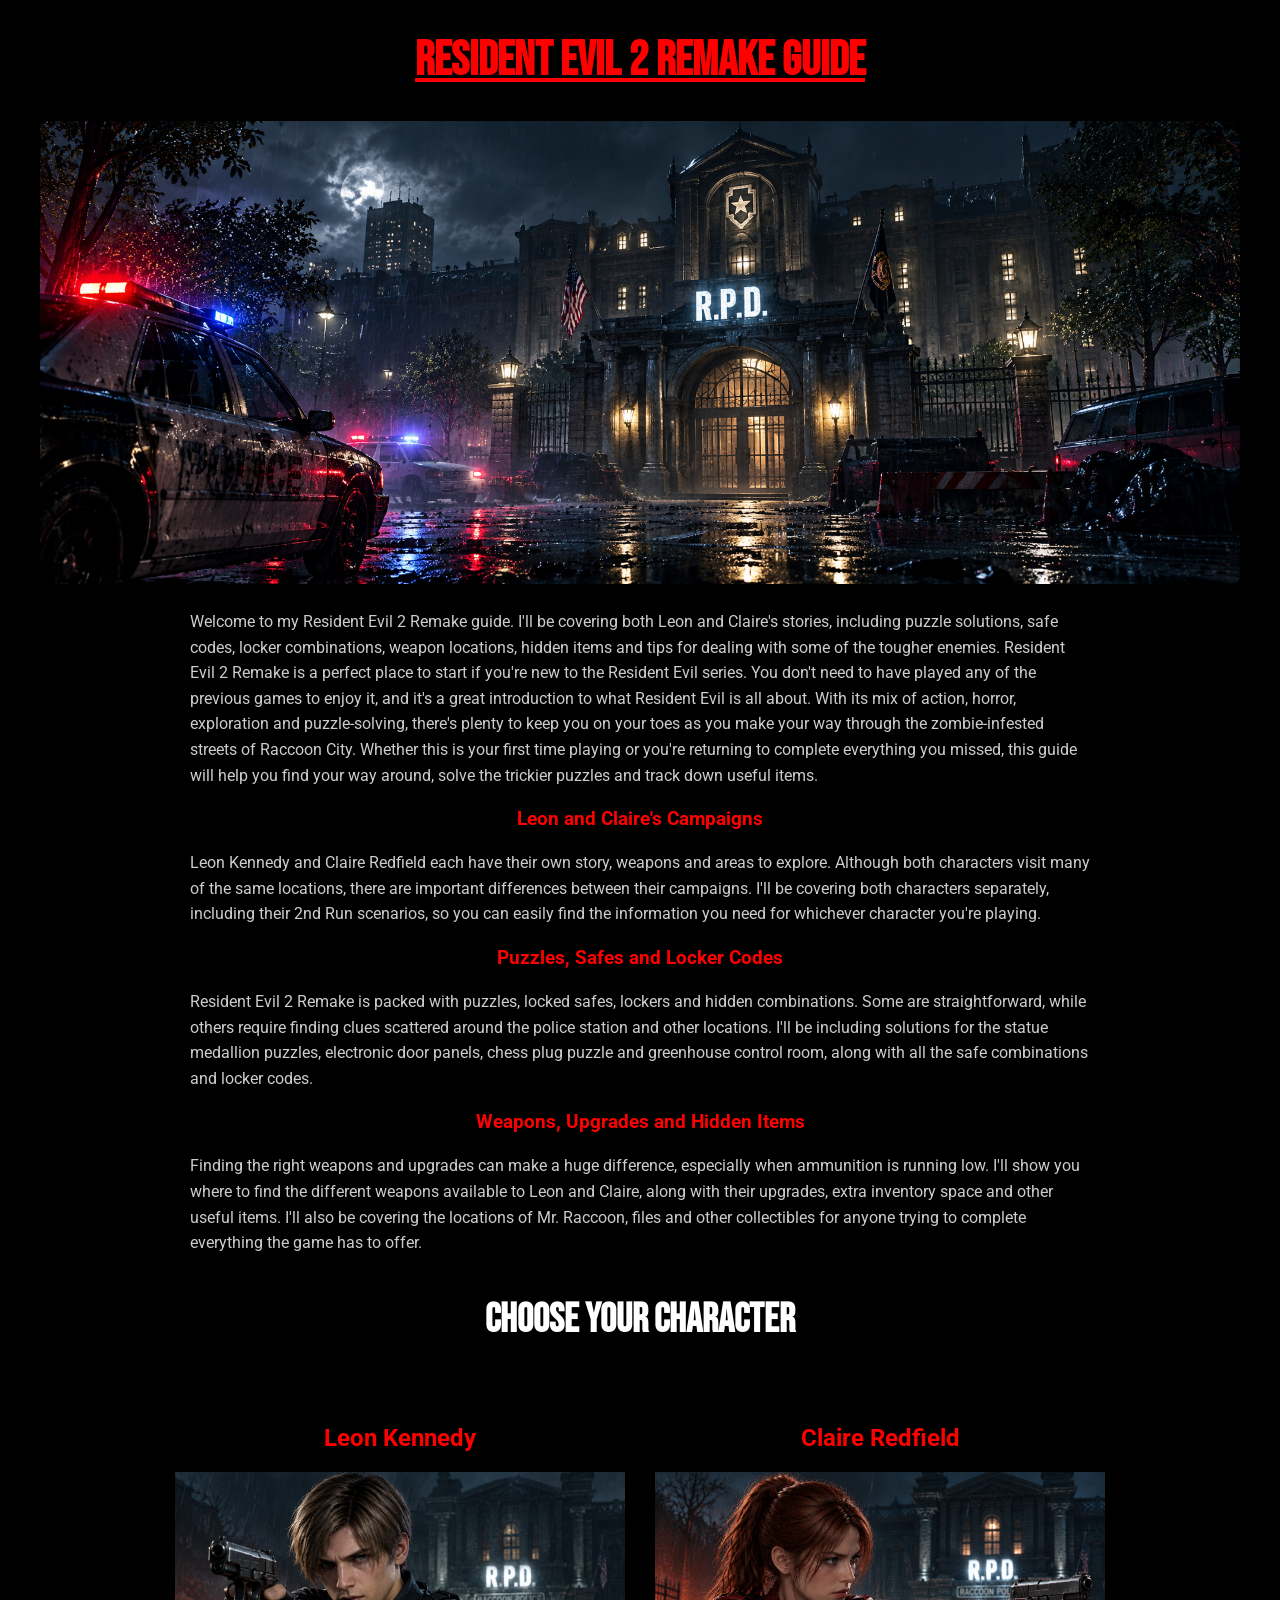
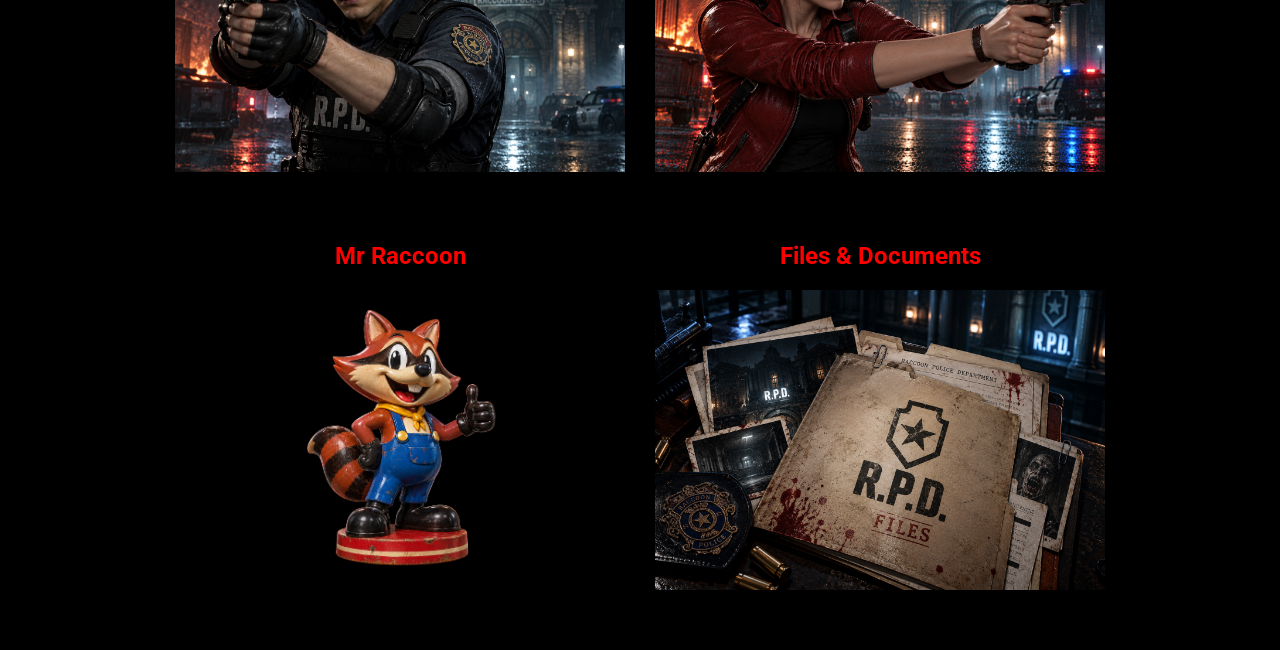
==== index.html @ 3bcf7cee "Initial Resident Evil 2 website" ====
<!doctype html>
<html lang="en">
  <head>
    <meta charset="UTF-8" />
    <meta name="viewport" content="width=device-width, initial-scale=1.0" />
    <title>re2</title>
    <link rel="stylesheet" href="style.css" />
  </head>
  <body>
    <h1><u>Resident evil 2 remake guide</u></h1>
    <img
      src="images/rpd-banner.png"
      alt="Raccoon City Police Department at night"
      class="home-banner"
    />
    <p>
      Welcome to my Resident Evil 2 Remake guide. I'll be covering both Leon and
      Claire's stories, including puzzle solutions, safe codes, locker
      combinations, weapon locations, hidden items and tips for dealing with
      some of the tougher enemies. Resident Evil 2 Remake is a perfect place to
      start if you're new to the Resident Evil series. You don't need to have
      played any of the previous games to enjoy it, and it's a great
      introduction to what Resident Evil is all about. With its mix of action,
      horror, exploration and puzzle-solving, there's plenty to keep you on your
      toes as you make your way through the zombie-infested streets of Raccoon
      City. Whether this is your first time playing or you're returning to
      complete everything you missed, this guide will help you find your way
      around, solve the trickier puzzles and track down useful items.
    </p>
    <h3>Leon and Claire's Campaigns</h3>
    <p>
      Leon Kennedy and Claire Redfield each have their own story, weapons and
      areas to explore. Although both characters visit many of the same
      locations, there are important differences between their campaigns. I'll
      be covering both characters separately, including their 2nd Run scenarios,
      so you can easily find the information you need for whichever character
      you're playing.
    </p>
    <h3>Puzzles, Safes and Locker Codes</h3>
    <p>
      Resident Evil 2 Remake is packed with puzzles, locked safes, lockers and
      hidden combinations. Some are straightforward, while others require
      finding clues scattered around the police station and other locations.
      I'll be including solutions for the statue medallion puzzles, electronic
      door panels, chess plug puzzle and greenhouse control room, along with all
      the safe combinations and locker codes.
    </p>
    <h3>Weapons, Upgrades and Hidden Items</h3>
    <p>
      Finding the right weapons and upgrades can make a huge difference,
      especially when ammunition is running low. I'll show you where to find the
      different weapons available to Leon and Claire, along with their upgrades,
      extra inventory space and other useful items. I'll also be covering the
      locations of Mr. Raccoon, files and other collectibles for anyone trying
      to complete everything the game has to offer.
    </p>
    <h3 class="character-select">Choose your character</h3>

    <div class="characters">
      <div class="character">
        <h2><a href="leon.html">Leon Kennedy</a></h2>
        <a href="leon.html">
          <img src="images/leon.png" alt="Leon Kennedy" />
        </a>
      </div>

      <div class="character">
        <h2><a href="claire.html">Claire Redfield</a></h2>
        <a href="claire.html">
          <img src="images/claire.png" alt="Claire Redfield" />
        </a>
      </div>
      <div class="character">
        <h2><a href="mr-raccoon.html">Mr Raccoon</a></h2>
        <a href="mr-raccoon.html">
          <img
            src="images/mr-raccoon.png"
            alt="Mr Raccoon"
            class="raccoon-image"
          />
        </a>
      </div>
      <div class="character">
        <h2><a href="files.html">Files & Documents</a></h2>
        <a href="files.html">
          <img src="images/files.png" alt="Files and Documents" />
        </a>
      </div>
    </div>
  </body>
</html>
---- style.css ----
/* ==========================================
   RESIDENT EVIL 2 REMAKE - STYLESHEET
========================================== */

/* ==========================================
   1. GOOGLE FONTS
========================================== */

@import url("https://fonts.googleapis.com/css2?family=Bebas+Neue&family=Roboto:wght@400;700&display=swap");

/* ==========================================
   2. GENERAL PAGE STYLING
========================================== */

* {
  box-sizing: border-box;
}

body {
  margin: 0;
  background-color: #000;
  color: #fff;
  font-family: "Roboto", sans-serif;
}

/* Main heading */

h1 {
  color: red;
  text-align: center;
  font-family: "Bebas Neue", sans-serif;
  font-size: 48px;
}

/* Other headings */

h2 {
  margin-top: 40px;
  margin-bottom: 20px;
}

h3 {
  color: red;
  text-align: center;
}

/* Paragraphs */

p {
  max-width: 900px;
  margin: 20px auto;
  line-height: 1.6;
  color: #ccc;
}

/* Heading links */

h2 a,
h2 a:visited {
  color: red;
  text-decoration: none;
}

h2 a:hover {
  color: darkred;
}

/* ==========================================
   3. HOMEPAGE - CHARACTER SELECTION
========================================== */

/* Two-column homepage layout */

.characters {
  display: grid;
  grid-template-columns: repeat(2, minmax(0, 450px));
  justify-content: center;
  gap: 30px;
  padding-bottom: 60px;
}

/* Individual character */

.character {
  text-align: center;
  min-width: 0;
}

/* Character headings */

.characters h2 {
  color: #dc143c;
  text-align: center;
}

/* Character images */

.characters img {
  display: block;
  width: 450px;
  height: 300px;
  max-width: 100%;
  object-fit: contain;
  transition: transform 0.3s;
}

/* Image hover effect */

.characters a img:hover {
  transform: scale(1.05);
}

/* Mr Raccoon image */

.characters .raccoon-image {
  padding: 20px;
}

/* Character selection heading */

.character-select {
  color: white;
  font-family: "Bebas Neue", sans-serif;
  font-size: 40px;
}

/* ==========================================
   4. LEON AND CLAIRE - MAIN LAYOUT
========================================== */

/* Both character guides use leon-page */

.leon-page .leon-guide {
  max-width: 1000px;
  margin: 0 auto;
  padding: 20px;
}

/* Page header */

.leon-page .leon-header {
  text-align: center;
  margin-bottom: 30px;
}

/* Character banner */

.character-banner {
  display: block;
  width: 100%;
  height: auto;
  margin: 20px 0;
  border-radius: 10px;
}

/* Subtitle */

.leon-page .guide-subtitle {
  color: #aaa;
  text-align: center;
}

/* Introduction */

.leon-page .leon-intro {
  margin-bottom: 40px;
}

/* ==========================================
   5. QUICK LINKS
========================================== */

.leon-page .leon-nav {
  text-align: center;
  margin-bottom: 40px;
}

/* Quick links heading */

.leon-page .leon-nav h2 {
  color: #dc143c;
}

/* Link layout */

.leon-page .leon-nav-links {
  display: flex;
  justify-content: center;
  flex-wrap: wrap;
  gap: 10px;
}

/* Individual links */

.leon-page .leon-nav-links a {
  background-color: #252525;
  color: white;
  text-decoration: none;
  padding: 12px 18px;
  border-radius: 5px;
  transition: background-color 0.3s;
}

/* Link hover */

.leon-page .leon-nav-links a:hover {
  background-color: #dc143c;
}

/* ==========================================
   6. GUIDE SECTIONS
========================================== */

/* Main sections */

.leon-page .guide-section {
  background-color: #171717;
  padding: 25px;
  margin: 0 0 35px;
  border-radius: 8px;
}

/* Section headings */

.leon-page .guide-section h2 {
  color: #dc143c;
  text-align: center;
  margin-top: 0;
  margin-bottom: 30px;
}

/* Individual entries */

.leon-page .guide-entry {
  border-bottom: 1px solid #353535;
  padding: 15px 0;
}

/* Remove last border */

.leon-page .guide-entry:last-child {
  border-bottom: none;
}

/* Entry headings */

.leon-page .guide-entry h3 {
  color: white;
  text-align: left;
  margin-bottom: 10px;
}

/* Entry paragraphs */

.leon-page .guide-entry p {
  margin: 8px 0;
}

/* ==========================================
   7. PUZZLE SOLUTIONS
========================================== */

/* Puzzle entries */

.leon-page .puzzle-entry {
  margin-bottom: 35px;
  padding-bottom: 20px;
  border-bottom: 1px solid #353535;
}

/* Last puzzle entry */

.leon-page .puzzle-entry:last-child {
  border-bottom: none;
  margin-bottom: 0;
}

/* Puzzle headings */

.leon-page .puzzle-entry > h3 {
  color: white;
  text-align: left;
}

/* ==========================================
   8. FIRST RUN AND SECOND RUN
========================================== */

/* Side-by-side layout */

.leon-page .run-container {
  display: flex;
  justify-content: center;
  gap: 20px;
  margin: 20px auto 30px;
}

/* Individual run boxes */

.leon-page .run-box {
  flex: 1;
  min-width: 0;
  background-color: #292929;
  padding: 20px;
  border-radius: 8px;
}

/* Run headings */

.leon-page .run-box h3 {
  color: white;
  text-align: center;
  margin-top: 0;
}

/* Puzzle names */

.leon-page .run-box h4 {
  color: #dc143c;
  margin-bottom: 10px;
}

/* Puzzle solutions */

.leon-page .run-box p {
  color: #ccc;
  margin: 10px 0 20px;
}

/* ==========================================
   9. KEYS AND KEYCARDS - MAIN SECTION
========================================== */

/* Main keys container */

.keys-guide {
  background-color: #101010;
  color: white;
  width: 100%;
  max-width: 100%;
  padding: 18px;
  margin: 30px auto;
  border-radius: 16px;
}

/* Keys header */

.keys-header {
  text-align: center;
  padding: 25px 0 40px;
  border-bottom: 1px solid #383838;
}

/* Main heading */

.keys-header h2 {
  color: #e7194c;
  font-size: 48px;
  margin: 0;
  text-transform: uppercase;
}

/* Subtitle */

.keys-header p {
  color: #aaa;
  font-size: 16px;
  margin-top: 8px;
}

/* ==========================================
   10. KEY SECTIONS AND HEADINGS
========================================== */

/* Section headings */

.keys-section h2,
.keycards-section h2,
.other-keys-section h2 {
  color: white;
  font-size: 30px;
  margin: 30px 0 18px;
  text-align: left;
}

/* Space between sections */

.keycards-section,
.other-keys-section {
  margin-top: 30px;
}

/* ==========================================
   11. KEY CARDS
========================================== */

/* Two cards per row */

.keys-container {
  display: grid;
  grid-template-columns: repeat(2, minmax(0, 1fr));
  gap: 12px;
}

/* Individual cards */

.key-card {
  background-color: #222;
  border: 1px solid #383838;
  border-radius: 12px;
  padding: 18px;
}

/* Key names */

.key-card h3 {
  color: white;
  font-size: 20px;
  margin: 0 0 14px;
  text-align: left;
}

/* Key locations */

.key-card p {
  color: #ccc;
  font-size: 18px;
  margin: 0 0 12px;
  line-height: 1.4;
  text-align: left;
}

/* Key descriptions */

.key-card .key-description {
  color: #999;
  font-size: 16px;
  margin-bottom: 0;
}

/* Red key icons */

.key-icon {
  color: #e7194c;
  margin-right: 10px;
}

/* Future key images */

.key-image {
  display: block;
  width: 100%;
  max-width: 150px;
  height: 120px;
  object-fit: contain;
  margin: 15px auto;
}

/* ==========================================
   12. GUIDE FOOTER
========================================== */

.leon-page .leon-footer {
  display: flex;
  justify-content: center;
  gap: 30px;
  padding: 40px 0;
}

/* Footer links */

.leon-page .leon-footer a {
  color: #dc143c;
  text-decoration: none;
}

/* Footer hover */

.leon-page .leon-footer a:hover {
  color: white;
}

/* ==========================================
   13. TABLET AND SMALLER SCREENS
========================================== */

@media (max-width: 900px) {
  /* Homepage columns */

  .characters {
    grid-template-columns: repeat(2, minmax(0, 1fr));
    padding: 0 20px 50px;
  }

  /* Character images */

  .characters img {
    width: 100%;
    height: 235px;
  }
}

/* ==========================================
   14. MOBILE LAYOUT
========================================== */

@media (max-width: 600px) {
  /* Main guide */

  .leon-page .leon-guide {
    padding: 10px;
  }

  /* Guide sections */

  .leon-page .guide-section {
    padding: 15px;
  }

  /* Stack puzzle boxes */

  .leon-page .run-container {
    flex-direction: column;
  }

  /* Smaller puzzle boxes */

  .leon-page .run-box {
    padding: 15px;
  }

  /* Stack key cards */

  .keys-container {
    grid-template-columns: 1fr;
  }

  /* Smaller keys heading */

  .keys-header h2 {
    font-size: 32px;
  }

  /* Smaller key cards */

  .key-card {
    padding: 15px;
  }

  /* Footer links */

  .leon-page .leon-footer {
    flex-wrap: wrap;
    gap: 15px;
  }

  /* One homepage column on mobile */

  .characters {
    grid-template-columns: 1fr;
    justify-items: center;
    gap: 20px;
    padding: 0 15px 40px;
  }

  /* Homepage character cards */

  .character {
    width: 100%;
    max-width: 350px;
  }

  /* Homepage images */

  .characters img {
    width: 100%;
    height: 235px;
  }
}

.page-footer {
  display: flex;
  justify-content: center;
  flex-wrap: wrap;
  gap: 15px;
  padding: 40px 20px;
}

.page-footer a {
  background-color: #252525;
  color: white;
  text-decoration: none;
  padding: 12px 20px;
  border-radius: 5px;
  transition: background-color 0.3s;
}

.page-footer a:hover {
  background-color: #dc143c;
}

.home-button {
  display: inline-block;
  margin: 20px;
  padding: 10px 20px;
  background-color: #252525;
  color: white;
  text-decoration: none;
  border-radius: 5px;
}

.home-button:hover {
  background-color: #dc143c;
}
.home-button,
.home-button:visited {
  display: inline-block;
  margin: 20px;
  padding: 10px 20px;
  background-color: #252525;
  color: white;
  text-decoration: none;
  border-radius: 5px;
}

.home-button:hover {
  background-color: #dc143c;
}
.home-banner {
  display: block;
  width: 100%;
  max-width: 1200px;
  height: auto;
  margin: 25px auto;
  border-radius: 8px;
}
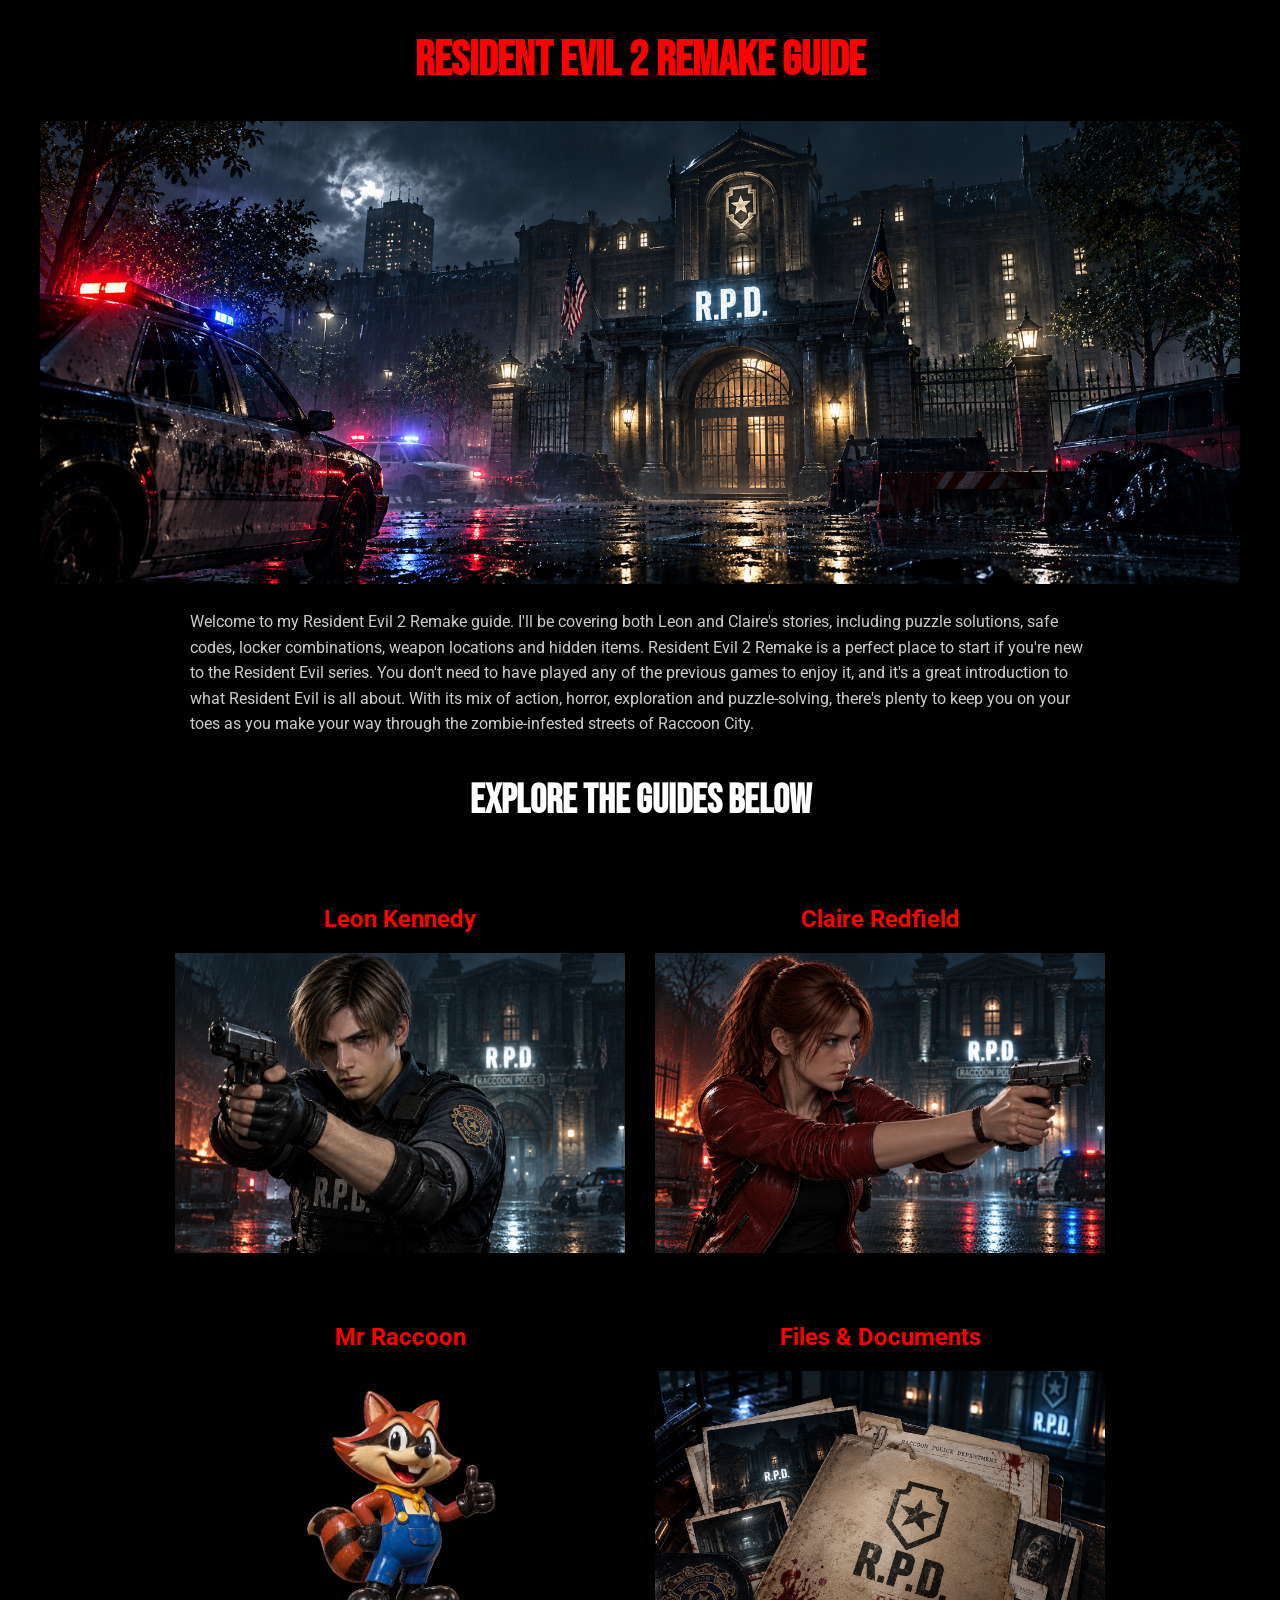
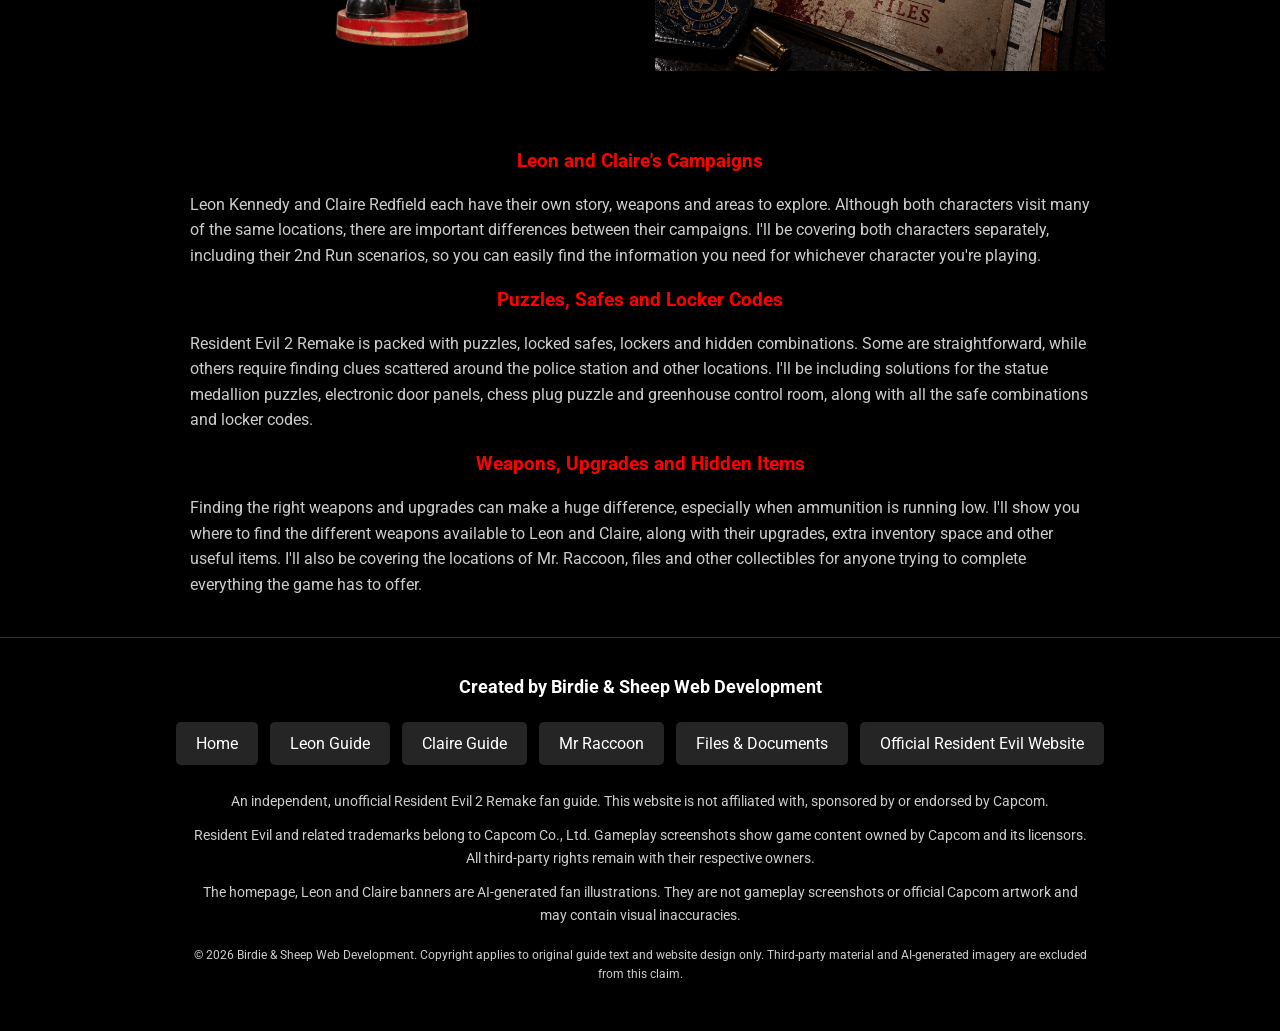
==== commit 8e9b65bd: "Update website pages and footer" ====
--- a/index.html
+++ b/index.html
@@ -7,7 +7,8 @@
     <link rel="stylesheet" href="style.css" />
   </head>
   <body>
-    <h1><u>Resident evil 2 remake guide</u></h1>
+    <h1>Resident Evil 2 Remake guide</h1>
+
     <img
       src="images/rpd-banner.png"
       alt="Raccoon City Police Department at night"
@@ -16,45 +17,16 @@
     <p>
       Welcome to my Resident Evil 2 Remake guide. I'll be covering both Leon and
       Claire's stories, including puzzle solutions, safe codes, locker
-      combinations, weapon locations, hidden items and tips for dealing with
-      some of the tougher enemies. Resident Evil 2 Remake is a perfect place to
-      start if you're new to the Resident Evil series. You don't need to have
-      played any of the previous games to enjoy it, and it's a great
-      introduction to what Resident Evil is all about. With its mix of action,
-      horror, exploration and puzzle-solving, there's plenty to keep you on your
-      toes as you make your way through the zombie-infested streets of Raccoon
-      City. Whether this is your first time playing or you're returning to
-      complete everything you missed, this guide will help you find your way
-      around, solve the trickier puzzles and track down useful items.
+      combinations, weapon locations and hidden items. Resident Evil 2 Remake is
+      a perfect place to start if you're new to the Resident Evil series. You
+      don't need to have played any of the previous games to enjoy it, and it's
+      a great introduction to what Resident Evil is all about. With its mix of
+      action, horror, exploration and puzzle-solving, there's plenty to keep you
+      on your toes as you make your way through the zombie-infested streets of
+      Raccoon City.
     </p>
-    <h3>Leon and Claire's Campaigns</h3>
-    <p>
-      Leon Kennedy and Claire Redfield each have their own story, weapons and
-      areas to explore. Although both characters visit many of the same
-      locations, there are important differences between their campaigns. I'll
-      be covering both characters separately, including their 2nd Run scenarios,
-      so you can easily find the information you need for whichever character
-      you're playing.
-    </p>
-    <h3>Puzzles, Safes and Locker Codes</h3>
-    <p>
-      Resident Evil 2 Remake is packed with puzzles, locked safes, lockers and
-      hidden combinations. Some are straightforward, while others require
-      finding clues scattered around the police station and other locations.
-      I'll be including solutions for the statue medallion puzzles, electronic
-      door panels, chess plug puzzle and greenhouse control room, along with all
-      the safe combinations and locker codes.
-    </p>
-    <h3>Weapons, Upgrades and Hidden Items</h3>
-    <p>
-      Finding the right weapons and upgrades can make a huge difference,
-      especially when ammunition is running low. I'll show you where to find the
-      different weapons available to Leon and Claire, along with their upgrades,
-      extra inventory space and other useful items. I'll also be covering the
-      locations of Mr. Raccoon, files and other collectibles for anyone trying
-      to complete everything the game has to offer.
-    </p>
-    <h3 class="character-select">Choose your character</h3>
+
+    <h3 class="character-select">Explore the Guides Below</h3>
 
     <div class="characters">
       <div class="character">
@@ -87,5 +59,70 @@
         </a>
       </div>
     </div>
+
+    <h3>Leon and Claire's Campaigns</h3>
+    <p>
+      Leon Kennedy and Claire Redfield each have their own story, weapons and
+      areas to explore. Although both characters visit many of the same
+      locations, there are important differences between their campaigns. I'll
+      be covering both characters separately, including their 2nd Run scenarios,
+      so you can easily find the information you need for whichever character
+      you're playing.
+    </p>
+    <h3>Puzzles, Safes and Locker Codes</h3>
+    <p>
+      Resident Evil 2 Remake is packed with puzzles, locked safes, lockers and
+      hidden combinations. Some are straightforward, while others require
+      finding clues scattered around the police station and other locations.
+      I'll be including solutions for the statue medallion puzzles, electronic
+      door panels, chess plug puzzle and greenhouse control room, along with all
+      the safe combinations and locker codes.
+    </p>
+    <h3>Weapons, Upgrades and Hidden Items</h3>
+    <p>
+      Finding the right weapons and upgrades can make a huge difference,
+      especially when ammunition is running low. I'll show you where to find the
+      different weapons available to Leon and Claire, along with their upgrades,
+      extra inventory space and other useful items. I'll also be covering the
+      locations of Mr. Raccoon, files and other collectibles for anyone trying
+      to complete everything the game has to offer.
+    </p>
+    <footer class="page-footer">
+      <p class="footer-brand">Created by Birdie &amp; Sheep Web Development</p>
+
+      <nav class="footer-nav" aria-label="Footer navigation">
+        <a href="index.html">Home</a>
+        <a href="leon.html">Leon Guide</a>
+        <a href="claire.html">Claire Guide</a>
+        <a href="mr-raccoon.html">Mr Raccoon</a>
+        <a href="files.html">Files &amp; Documents</a>
+        <a href="https://www.residentevil.com/"
+          >Official Resident Evil Website</a
+        >
+      </nav>
+
+      <p>
+        An independent, unofficial Resident Evil 2 Remake fan guide. This
+        website is not affiliated with, sponsored by or endorsed by Capcom.
+      </p>
+
+      <p>
+        Resident Evil and related trademarks belong to Capcom Co., Ltd. Gameplay
+        screenshots show game content owned by Capcom and its licensors. All
+        third-party rights remain with their respective owners.
+      </p>
+
+      <p>
+        The homepage, Leon and Claire banners are AI-generated fan
+        illustrations. They are not gameplay screenshots or official Capcom
+        artwork and may contain visual inaccuracies.
+      </p>
+
+      <p class="footer-copyright">
+        &copy; 2026 Birdie &amp; Sheep Web Development. Copyright applies to
+        original guide text and website design only. Third-party material and
+        AI-generated imagery are excluded from this claim.
+      </p>
+    </footer>
   </body>
 </html>
--- a/style.css
+++ b/style.css
@@ -23,16 +23,12 @@
   font-family: "Roboto", sans-serif;
 }
 
-/* Main heading */
-
 h1 {
   color: red;
   text-align: center;
   font-family: "Bebas Neue", sans-serif;
   font-size: 48px;
 }
-
-/* Other headings */
 
 h2 {
   margin-top: 40px;
@@ -43,8 +39,6 @@
   color: red;
   text-align: center;
 }
-
-/* Paragraphs */
 
 p {
   max-width: 900px;
@@ -53,8 +47,6 @@
   color: #ccc;
 }
 
-/* Heading links */
-
 h2 a,
 h2 a:visited {
   color: red;
@@ -68,8 +60,6 @@
 /* ==========================================
    3. HOMEPAGE - CHARACTER SELECTION
 ========================================== */
-
-/* Two-column homepage layout */
 
 .characters {
   display: grid;
@@ -79,21 +69,15 @@
   padding-bottom: 60px;
 }
 
-/* Individual character */
-
 .character {
   text-align: center;
   min-width: 0;
 }
-
-/* Character headings */
 
 .characters h2 {
   color: #dc143c;
   text-align: center;
 }
-
-/* Character images */
 
 .characters img {
   display: block;
@@ -104,20 +88,14 @@
   transition: transform 0.3s;
 }
 
-/* Image hover effect */
-
 .characters a img:hover {
   transform: scale(1.05);
 }
 
-/* Mr Raccoon image */
-
 .characters .raccoon-image {
   padding: 20px;
 }
 
-/* Character selection heading */
-
 .character-select {
   color: white;
   font-family: "Bebas Neue", sans-serif;
@@ -127,8 +105,6 @@
 /* ==========================================
    4. LEON AND CLAIRE - MAIN LAYOUT
 ========================================== */
-
-/* Both character guides use leon-page */
 
 .leon-page .leon-guide {
   max-width: 1000px;
@@ -136,14 +112,10 @@
   padding: 20px;
 }
 
-/* Page header */
-
 .leon-page .leon-header {
   text-align: center;
   margin-bottom: 30px;
 }
-
-/* Character banner */
 
 .character-banner {
   display: block;
@@ -153,15 +125,11 @@
   border-radius: 10px;
 }
 
-/* Subtitle */
-
 .leon-page .guide-subtitle {
   color: #aaa;
   text-align: center;
 }
 
-/* Introduction */
-
 .leon-page .leon-intro {
   margin-bottom: 40px;
 }
@@ -175,13 +143,9 @@
   margin-bottom: 40px;
 }
 
-/* Quick links heading */
-
 .leon-page .leon-nav h2 {
   color: #dc143c;
 }
-
-/* Link layout */
 
 .leon-page .leon-nav-links {
   display: flex;
@@ -190,8 +154,6 @@
   gap: 10px;
 }
 
-/* Individual links */
-
 .leon-page .leon-nav-links a {
   background-color: #252525;
   color: white;
@@ -201,8 +163,6 @@
   transition: background-color 0.3s;
 }
 
-/* Link hover */
-
 .leon-page .leon-nav-links a:hover {
   background-color: #dc143c;
 }
@@ -210,8 +170,6 @@
 /* ==========================================
    6. GUIDE SECTIONS
 ========================================== */
-
-/* Main sections */
 
 .leon-page .guide-section {
   background-color: #171717;
@@ -220,47 +178,80 @@
   border-radius: 8px;
 }
 
-/* Section headings */
-
 .leon-page .guide-section h2 {
   color: #dc143c;
   text-align: center;
   margin-top: 0;
   margin-bottom: 30px;
 }
-
-/* Individual entries */
 
 .leon-page .guide-entry {
   border-bottom: 1px solid #353535;
   padding: 15px 0;
 }
 
-/* Remove last border */
-
 .leon-page .guide-entry:last-child {
   border-bottom: none;
 }
 
-/* Entry headings */
-
 .leon-page .guide-entry h3 {
   color: white;
   text-align: left;
   margin-bottom: 10px;
 }
 
-/* Entry paragraphs */
-
 .leon-page .guide-entry p {
   margin: 8px 0;
 }
 
+/* Locker codes with screenshots */
+
+.leon-page .locker-row {
+  display: flex;
+  flex-direction: row;
+  justify-content: space-between;
+  align-items: center;
+  gap: 20px;
+}
+
+.leon-page .locker-row > div {
+  flex: 1;
+  min-width: 0;
+}
+
+.leon-page .locker-row img {
+  display: block;
+  width: 300px;
+  max-width: 45%;
+  height: auto;
+  border-radius: 8px;
+  object-fit: contain;
+}
+
+/* Leon's desk screenshots */
+
+.leon-page .desk-container {
+  display: flex;
+  gap: 20px;
+  margin-top: 20px;
+}
+
+.leon-page .desk-code {
+  flex: 1;
+  min-width: 0;
+}
+
+.leon-page .desk-code img {
+  display: block;
+  width: 100%;
+  height: 400px;
+  object-fit: cover;
+  border-radius: 8px;
+}
+
 /* ==========================================
    7. PUZZLE SOLUTIONS
 ========================================== */
-
-/* Puzzle entries */
 
 .leon-page .puzzle-entry {
   margin-bottom: 35px;
@@ -268,15 +259,11 @@
   border-bottom: 1px solid #353535;
 }
 
-/* Last puzzle entry */
-
 .leon-page .puzzle-entry:last-child {
   border-bottom: none;
   margin-bottom: 0;
 }
 
-/* Puzzle headings */
-
 .leon-page .puzzle-entry > h3 {
   color: white;
   text-align: left;
@@ -285,8 +272,6 @@
 /* ==========================================
    8. FIRST RUN AND SECOND RUN
 ========================================== */
-
-/* Side-by-side layout */
 
 .leon-page .run-container {
   display: flex;
@@ -294,8 +279,6 @@
   gap: 20px;
   margin: 20px auto 30px;
 }
-
-/* Individual run boxes */
 
 .leon-page .run-box {
   flex: 1;
@@ -305,33 +288,34 @@
   border-radius: 8px;
 }
 
-/* Run headings */
-
 .leon-page .run-box h3 {
   color: white;
   text-align: center;
   margin-top: 0;
 }
-
-/* Puzzle names */
 
 .leon-page .run-box h4 {
   color: #dc143c;
   margin-bottom: 10px;
 }
 
-/* Puzzle solutions */
-
 .leon-page .run-box p {
   color: #ccc;
   margin: 10px 0 20px;
 }
 
+.leon-page .statue-image {
+  display: block;
+  width: 100%;
+  height: 220px;
+  object-fit: cover;
+  border-radius: 8px;
+  margin: 10px 0 25px;
+}
+
 /* ==========================================
    9. KEYS AND KEYCARDS - MAIN SECTION
 ========================================== */
-
-/* Main keys container */
 
 .keys-guide {
   background-color: #101010;
@@ -343,15 +327,11 @@
   border-radius: 16px;
 }
 
-/* Keys header */
-
 .keys-header {
   text-align: center;
   padding: 25px 0 40px;
   border-bottom: 1px solid #383838;
 }
-
-/* Main heading */
 
 .keys-header h2 {
   color: #e7194c;
@@ -360,8 +340,6 @@
   text-transform: uppercase;
 }
 
-/* Subtitle */
-
 .keys-header p {
   color: #aaa;
   font-size: 16px;
@@ -372,8 +350,6 @@
    10. KEY SECTIONS AND HEADINGS
 ========================================== */
 
-/* Section headings */
-
 .keys-section h2,
 .keycards-section h2,
 .other-keys-section h2 {
@@ -383,8 +359,6 @@
   text-align: left;
 }
 
-/* Space between sections */
-
 .keycards-section,
 .other-keys-section {
   margin-top: 30px;
@@ -393,16 +367,12 @@
 /* ==========================================
    11. KEY CARDS
 ========================================== */
-
-/* Two cards per row */
 
 .keys-container {
   display: grid;
   grid-template-columns: repeat(2, minmax(0, 1fr));
   gap: 12px;
 }
-
-/* Individual cards */
 
 .key-card {
   background-color: #222;
@@ -411,16 +381,12 @@
   padding: 18px;
 }
 
-/* Key names */
-
 .key-card h3 {
   color: white;
   font-size: 20px;
   margin: 0 0 14px;
   text-align: left;
 }
-
-/* Key locations */
 
 .key-card p {
   color: #ccc;
@@ -430,168 +396,196 @@
   text-align: left;
 }
 
-/* Key descriptions */
-
 .key-card .key-description {
   color: #999;
   font-size: 16px;
   margin-bottom: 0;
 }
 
-/* Red key icons */
-
 .key-icon {
   color: #e7194c;
   margin-right: 10px;
 }
 
-/* Future key images */
+.key-images {
+  display: flex;
+  gap: 15px;
+}
+
+.key-images img {
+  width: 50%;
+  height: 200px;
+  object-fit: cover;
+  border-radius: 8px;
+}
 
 .key-image {
   display: block;
   width: 100%;
-  max-width: 150px;
-  height: 120px;
+  max-width: none;
+  height: auto;
   object-fit: contain;
   margin: 15px auto;
 }
 
 /* ==========================================
-   12. GUIDE FOOTER
-========================================== */
-
-.leon-page .leon-footer {
-  display: flex;
-  justify-content: center;
-  gap: 30px;
-  padding: 40px 0;
-}
-
-/* Footer links */
-
-.leon-page .leon-footer a {
-  color: #dc143c;
-  text-decoration: none;
-}
-
-/* Footer hover */
-
-.leon-page .leon-footer a:hover {
-  color: white;
-}
-
-/* ==========================================
-   13. TABLET AND SMALLER SCREENS
-========================================== */
-
-@media (max-width: 900px) {
-  /* Homepage columns */
-
-  .characters {
-    grid-template-columns: repeat(2, minmax(0, 1fr));
-    padding: 0 20px 50px;
-  }
-
-  /* Character images */
-
-  .characters img {
-    width: 100%;
-    height: 235px;
-  }
-}
-
-/* ==========================================
-   14. MOBILE LAYOUT
-========================================== */
-
-@media (max-width: 600px) {
-  /* Main guide */
-
-  .leon-page .leon-guide {
-    padding: 10px;
-  }
-
-  /* Guide sections */
-
-  .leon-page .guide-section {
-    padding: 15px;
-  }
-
-  /* Stack puzzle boxes */
-
-  .leon-page .run-container {
-    flex-direction: column;
-  }
-
-  /* Smaller puzzle boxes */
-
-  .leon-page .run-box {
-    padding: 15px;
-  }
-
-  /* Stack key cards */
-
-  .keys-container {
-    grid-template-columns: 1fr;
-  }
-
-  /* Smaller keys heading */
-
-  .keys-header h2 {
-    font-size: 32px;
-  }
-
-  /* Smaller key cards */
-
-  .key-card {
-    padding: 15px;
-  }
-
-  /* Footer links */
-
-  .leon-page .leon-footer {
-    flex-wrap: wrap;
-    gap: 15px;
-  }
-
-  /* One homepage column on mobile */
-
-  .characters {
-    grid-template-columns: 1fr;
-    justify-items: center;
-    gap: 20px;
-    padding: 0 15px 40px;
-  }
-
-  /* Homepage character cards */
-
-  .character {
-    width: 100%;
-    max-width: 350px;
-  }
-
-  /* Homepage images */
-
-  .characters img {
-    width: 100%;
-    height: 235px;
-  }
-}
-
-.page-footer {
+   12. FILES AND DOCUMENTS PAGE
+========================================== */
+
+.files-header {
+  max-width: 1100px;
+  margin: 0 auto;
+  padding: 40px 20px 20px;
+  text-align: center;
+}
+
+.files-header h1 {
+  color: red;
+  font-family: "Bebas Neue", sans-serif;
+  font-size: clamp(2.5rem, 6vw, 4rem);
+  margin-bottom: 15px;
+}
+
+.files-header p {
+  color: #ccc;
+  max-width: 750px;
+  margin: 0 auto 30px;
+  line-height: 1.7;
+}
+
+/* Files navigation */
+
+.files-nav {
   display: flex;
   justify-content: center;
   flex-wrap: wrap;
-  gap: 15px;
-  padding: 40px 20px;
+  gap: 12px;
+}
+
+.files-nav a,
+.files-footer a {
+  display: inline-block;
+  padding: 12px 18px;
+  background: #191919;
+  color: white;
+  text-decoration: none;
+  border: 1px solid #555;
+  border-radius: 5px;
+  transition: 0.2s ease;
+}
+
+.files-nav a:hover,
+.files-footer a:hover {
+  background: #8b0000;
+  border-color: red;
+}
+
+/* Files guide */
+
+.files-guide {
+  max-width: 1100px;
+  margin: 30px auto;
+  padding: 0 20px;
+}
+
+.files-page .guide-section {
+  margin-bottom: 55px;
+  scroll-margin-top: 20px;
+}
+
+.files-page .guide-section h2 {
+  color: #e00000;
+  font-family: "Bebas Neue", sans-serif;
+  font-size: 2rem;
+  border-bottom: 2px solid #8b0000;
+  padding-bottom: 10px;
+  margin-bottom: 15px;
+}
+
+.files-page .guide-section > p {
+  color: #bbb;
+  margin-bottom: 25px;
+  line-height: 1.6;
+}
+
+/* File cards */
+
+.file-grid {
+  display: grid;
+  grid-template-columns: repeat(2, minmax(0, 1fr));
+  gap: 18px;
+}
+
+.file-entry {
+  background: #151515;
+  border: 1px solid #383838;
+  border-left: 4px solid #9b0000;
+  border-radius: 6px;
+  padding: 20px;
+}
+
+.file-entry h3 {
+  color: #fff;
+  font-size: 1.15rem;
+  margin: 0 0 15px;
+}
+
+.file-entry p {
+  color: #bbb;
+  line-height: 1.6;
+  margin: 8px 0;
+}
+
+.file-entry strong {
+  color: #eee;
+}
+
+/* Older files-page navigation footer */
+
+.files-footer {
+  display: flex;
+  flex-wrap: wrap;
+  justify-content: center;
+  gap: 12px;
+  padding: 30px 20px 50px;
+  border-top: 1px solid #333;
+}
+
+/* ==========================================
+   13. SHARED PAGE FOOTER
+========================================== */
+
+.page-footer {
+  display: block;
+  width: 100%;
+  margin-top: 40px;
+  padding: 35px 20px;
+  border-top: 1px solid #333;
+  text-align: center;
+}
+
+.page-footer .footer-brand {
+  margin: 0 auto 20px;
+  color: #fff;
+  font-size: 18px;
+  font-weight: 700;
+}
+
+.page-footer .footer-nav {
+  display: flex;
+  justify-content: center;
+  flex-wrap: wrap;
+  gap: 12px;
+  margin-bottom: 25px;
 }
 
 .page-footer a {
-  background-color: #252525;
-  color: white;
-  text-decoration: none;
+  display: inline-block;
   padding: 12px 20px;
   border-radius: 5px;
+  background-color: #252525;
+  color: #fff;
+  text-decoration: none;
   transition: background-color 0.3s;
 }
 
@@ -599,19 +593,29 @@
   background-color: #dc143c;
 }
 
-.home-button {
-  display: inline-block;
-  margin: 20px;
-  padding: 10px 20px;
-  background-color: #252525;
-  color: white;
-  text-decoration: none;
-  border-radius: 5px;
-}
-
-.home-button:hover {
-  background-color: #dc143c;
-}
+.page-footer a:focus-visible {
+  outline: 2px solid #fff;
+  outline-offset: 4px;
+}
+
+.page-footer p {
+  width: 100%;
+  max-width: 900px;
+  margin: 12px auto;
+  color: #ccc;
+  font-size: 14px;
+  line-height: 1.6;
+}
+
+.page-footer .footer-copyright {
+  margin-top: 20px;
+  font-size: 12px;
+}
+
+/* ==========================================
+   14. HOME BUTTON
+========================================== */
+
 .home-button,
 .home-button:visited {
   display: inline-block;
@@ -626,6 +630,11 @@
 .home-button:hover {
   background-color: #dc143c;
 }
+
+/* ==========================================
+   15. HOMEPAGE BANNER
+========================================== */
+
 .home-banner {
   display: block;
   width: 100%;
@@ -634,3 +643,124 @@
   margin: 25px auto;
   border-radius: 8px;
 }
+
+/* ==========================================
+   16. TABLET AND SMALLER SCREENS
+========================================== */
+
+@media (max-width: 900px) {
+  .characters {
+    grid-template-columns: repeat(2, minmax(0, 1fr));
+    padding: 0 20px 50px;
+  }
+
+  .characters img {
+    width: 100%;
+    height: 235px;
+  }
+}
+
+/* ==========================================
+   17. FILES PAGE - MOBILE LAYOUT
+========================================== */
+
+@media (max-width: 650px) {
+  .files-header {
+    padding-top: 25px;
+  }
+
+  .file-grid {
+    grid-template-columns: 1fr;
+  }
+
+  .file-entry {
+    padding: 16px;
+  }
+
+  .files-nav a {
+    font-size: 0.9rem;
+    padding: 10px 12px;
+  }
+
+  .files-footer a {
+    flex: 1 1 40%;
+    text-align: center;
+  }
+}
+
+/* ==========================================
+   18. MOBILE LAYOUT
+========================================== */
+
+@media (max-width: 600px) {
+  .leon-page .leon-guide {
+    padding: 10px;
+  }
+
+  .leon-page .guide-section {
+    padding: 15px;
+  }
+
+  /* Stack locker text and screenshots */
+
+  .leon-page .locker-row {
+    flex-direction: column;
+    align-items: flex-start;
+  }
+
+  .leon-page .locker-row img {
+    width: 100%;
+    max-width: 100%;
+    height: auto;
+  }
+
+  /* Stack first-run and second-run boxes */
+
+  .leon-page .run-container {
+    flex-direction: column;
+  }
+
+  .leon-page .run-box {
+    padding: 15px;
+  }
+
+  /* Stack key cards */
+
+  .keys-container {
+    grid-template-columns: 1fr;
+  }
+
+  .keys-header h2 {
+    font-size: 32px;
+  }
+
+  .key-card {
+    padding: 15px;
+  }
+
+  /* Older guide footer */
+
+  .leon-page .leon-footer {
+    flex-wrap: wrap;
+    gap: 15px;
+  }
+
+  /* One homepage column */
+
+  .characters {
+    grid-template-columns: 1fr;
+    justify-items: center;
+    gap: 20px;
+    padding: 0 15px 40px;
+  }
+
+  .character {
+    width: 100%;
+    max-width: 350px;
+  }
+
+  .characters img {
+    width: 100%;
+    height: 235px;
+  }
+}
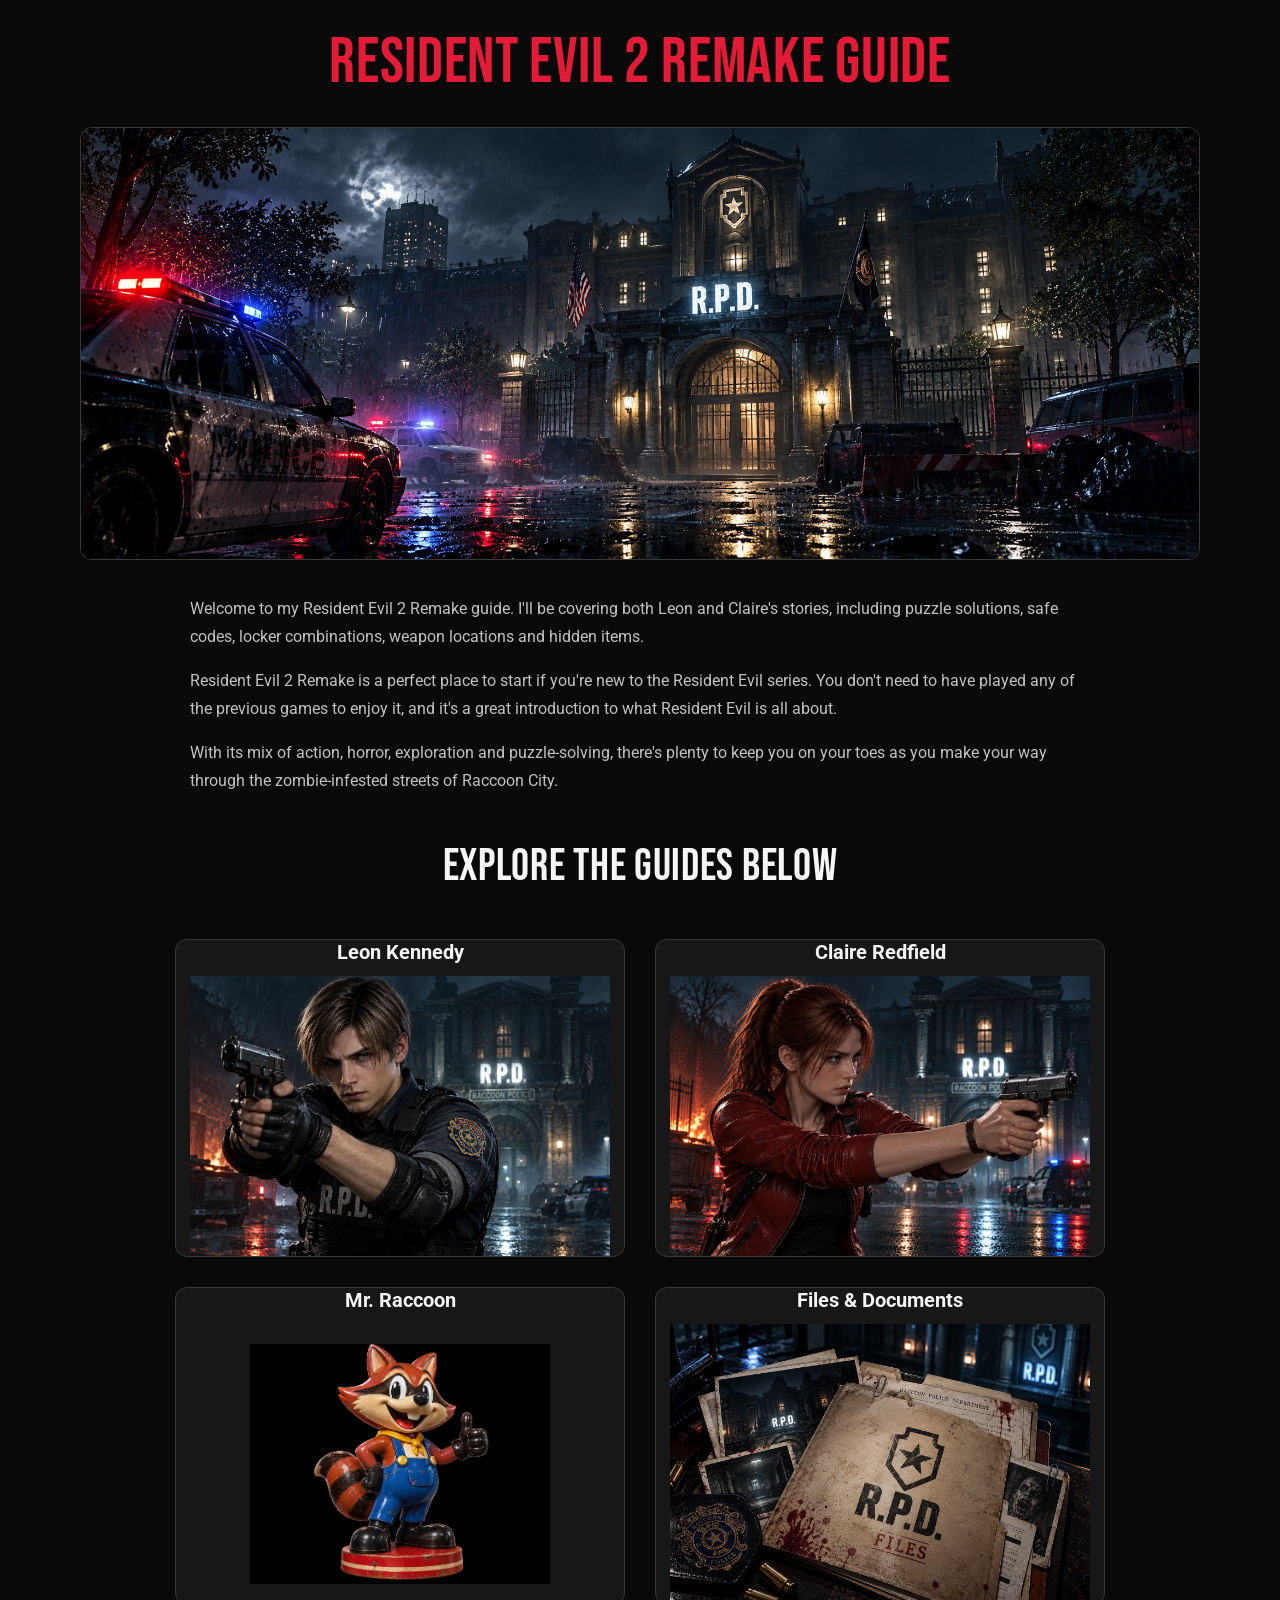
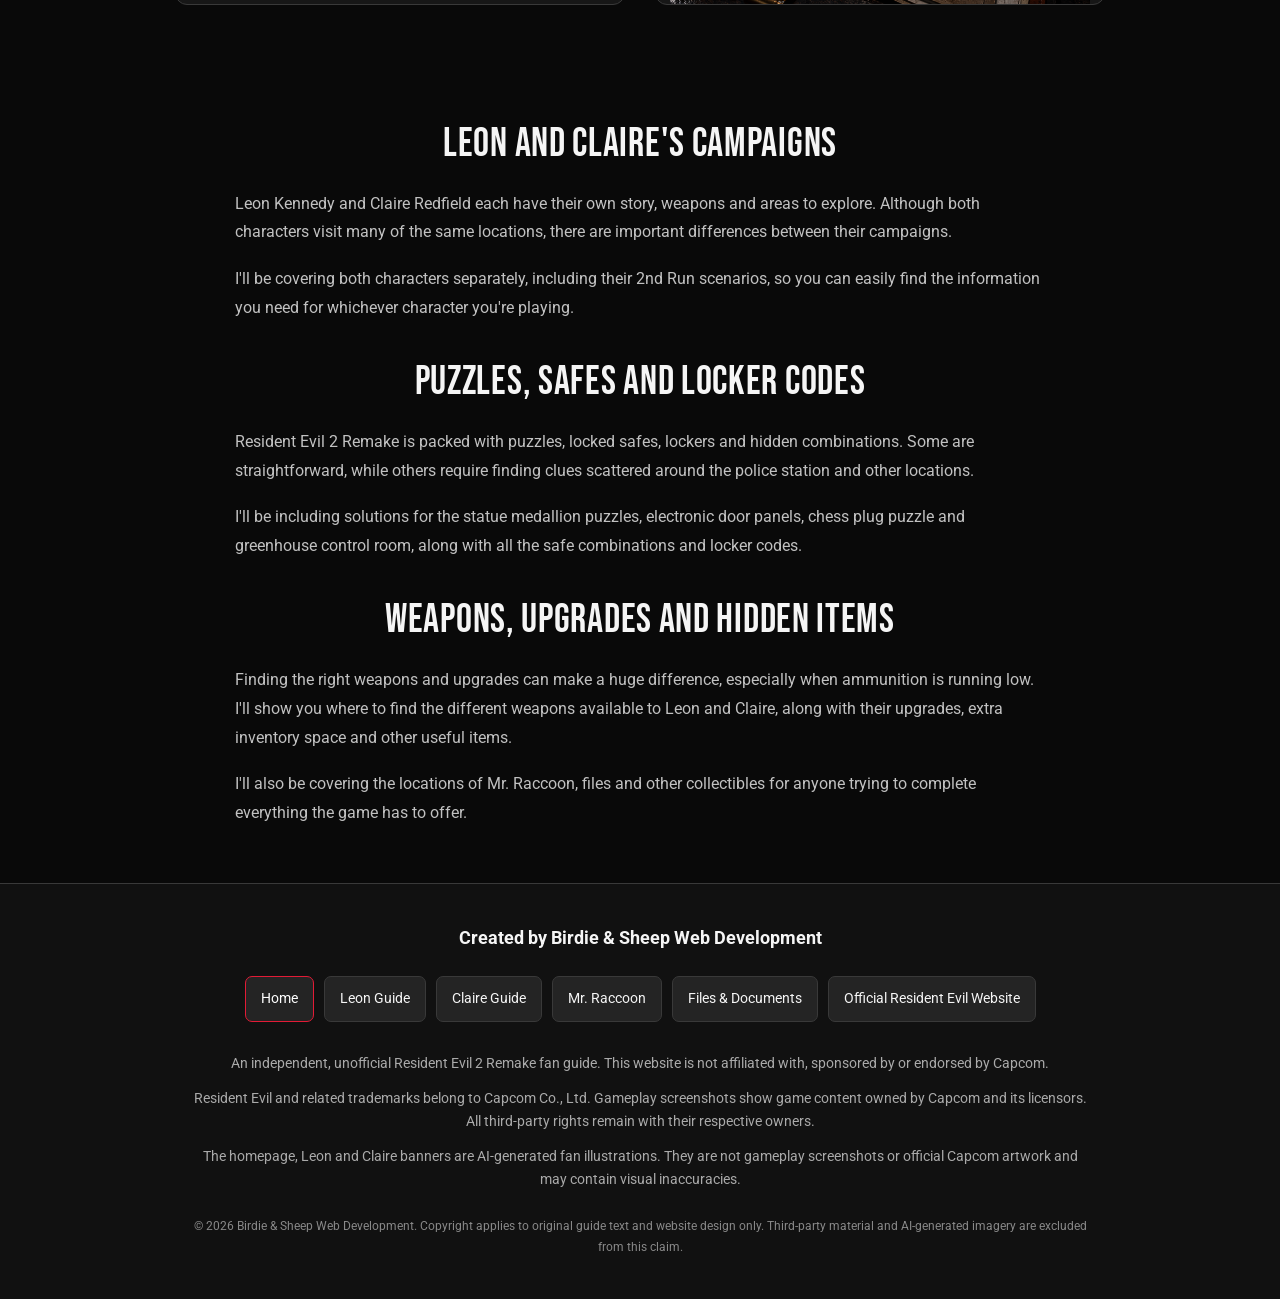
==== commit ebdb8be4: "Improve homepage layout and guide styling" ====
--- a/index.html
+++ b/index.html
@@ -1,104 +1,196 @@
 <!doctype html>
 <html lang="en">
   <head>
+    <!-- Google Tag Manager -->
+    <script
+      async
+      src="https://www.googletagmanager.com/gtm.js?id=GTM-W8HF23TP"
+    ></script>
+    <script>
+      window.dataLayer = window.dataLayer || [];
+      function gtag() {
+        dataLayer.push(arguments);
+      }
+      gtag("js", new Date());
+    </script>
+    <!-- End Google Tag Manager -->
+
     <meta charset="UTF-8" />
     <meta name="viewport" content="width=device-width, initial-scale=1.0" />
-    <title>re2</title>
+
+    <title>Resident Evil 2 Remake Guide | Safe Codes, Puzzles & More</title>
+
+    <meta
+      name="description"
+      content="Resident Evil 2 Remake guide covering Leon and Claire, safe codes, locker combinations, puzzle solutions, weapons, upgrades, Mr. Raccoon locations and files."
+    />
+
+    <link
+      rel="canonical"
+      href="https://seanmellors.github.io/resident-evil-guides/"
+    />
+
     <link rel="stylesheet" href="style.css" />
   </head>
+
   <body>
-    <h1>Resident Evil 2 Remake guide</h1>
-
-    <img
-      src="images/rpd-banner.png"
-      alt="Raccoon City Police Department at night"
-      class="home-banner"
-    />
-    <p>
-      Welcome to my Resident Evil 2 Remake guide. I'll be covering both Leon and
-      Claire's stories, including puzzle solutions, safe codes, locker
-      combinations, weapon locations and hidden items. Resident Evil 2 Remake is
-      a perfect place to start if you're new to the Resident Evil series. You
-      don't need to have played any of the previous games to enjoy it, and it's
-      a great introduction to what Resident Evil is all about. With its mix of
-      action, horror, exploration and puzzle-solving, there's plenty to keep you
-      on your toes as you make your way through the zombie-infested streets of
-      Raccoon City.
-    </p>
-
-    <h3 class="character-select">Explore the Guides Below</h3>
-
-    <div class="characters">
-      <div class="character">
-        <h2><a href="leon.html">Leon Kennedy</a></h2>
-        <a href="leon.html">
-          <img src="images/leon.png" alt="Leon Kennedy" />
-        </a>
-      </div>
-
-      <div class="character">
-        <h2><a href="claire.html">Claire Redfield</a></h2>
-        <a href="claire.html">
-          <img src="images/claire.png" alt="Claire Redfield" />
-        </a>
-      </div>
-      <div class="character">
-        <h2><a href="mr-raccoon.html">Mr Raccoon</a></h2>
-        <a href="mr-raccoon.html">
-          <img
-            src="images/mr-raccoon.png"
-            alt="Mr Raccoon"
-            class="raccoon-image"
-          />
-        </a>
-      </div>
-      <div class="character">
-        <h2><a href="files.html">Files & Documents</a></h2>
-        <a href="files.html">
-          <img src="images/files.png" alt="Files and Documents" />
-        </a>
-      </div>
-    </div>
-
-    <h3>Leon and Claire's Campaigns</h3>
-    <p>
-      Leon Kennedy and Claire Redfield each have their own story, weapons and
-      areas to explore. Although both characters visit many of the same
-      locations, there are important differences between their campaigns. I'll
-      be covering both characters separately, including their 2nd Run scenarios,
-      so you can easily find the information you need for whichever character
-      you're playing.
-    </p>
-    <h3>Puzzles, Safes and Locker Codes</h3>
-    <p>
-      Resident Evil 2 Remake is packed with puzzles, locked safes, lockers and
-      hidden combinations. Some are straightforward, while others require
-      finding clues scattered around the police station and other locations.
-      I'll be including solutions for the statue medallion puzzles, electronic
-      door panels, chess plug puzzle and greenhouse control room, along with all
-      the safe combinations and locker codes.
-    </p>
-    <h3>Weapons, Upgrades and Hidden Items</h3>
-    <p>
-      Finding the right weapons and upgrades can make a huge difference,
-      especially when ammunition is running low. I'll show you where to find the
-      different weapons available to Leon and Claire, along with their upgrades,
-      extra inventory space and other useful items. I'll also be covering the
-      locations of Mr. Raccoon, files and other collectibles for anyone trying
-      to complete everything the game has to offer.
-    </p>
+    <main>
+      <!-- Homepage introduction -->
+      <header class="home-header">
+        <h1>Resident Evil 2 Remake guide</h1>
+
+        <img
+          src="images/rpd-banner.png"
+          alt="Fan illustration of the Raccoon City Police Department at night"
+          class="home-banner"
+          fetchpriority="high"
+        />
+
+        <p>
+          Welcome to my Resident Evil 2 Remake guide. I'll be covering both Leon
+          and Claire's stories, including puzzle solutions, safe codes, locker
+          combinations, weapon locations and hidden items.
+        </p>
+
+        <p>
+          Resident Evil 2 Remake is a perfect place to start if you're new to
+          the Resident Evil series. You don't need to have played any of the
+          previous games to enjoy it, and it's a great introduction to what
+          Resident Evil is all about.
+        </p>
+
+        <p>
+          With its mix of action, horror, exploration and puzzle-solving,
+          there's plenty to keep you on your toes as you make your way through
+          the zombie-infested streets of Raccoon City.
+        </p>
+      </header>
+
+      <!-- Guide selection -->
+      <section class="guide-selection" aria-labelledby="explore-guides">
+        <h2 id="explore-guides" class="character-select">
+          Explore the guides below
+        </h2>
+
+        <div class="characters">
+          <div class="character">
+            <a href="leon.html" class="character-link">
+              <h3>Leon Kennedy</h3>
+              <img
+                src="images/leon.png"
+                alt="Leon Kennedy guide"
+                loading="lazy"
+              />
+            </a>
+          </div>
+
+          <div class="character">
+            <a href="claire.html" class="character-link">
+              <h3>Claire Redfield</h3>
+              <img
+                src="images/claire.png"
+                alt="Claire Redfield guide"
+                loading="lazy"
+              />
+            </a>
+          </div>
+
+          <div class="character">
+            <a href="mr-raccoon.html" class="character-link">
+              <h3>Mr. Raccoon</h3>
+              <img
+                src="images/mr-raccoon.png"
+                alt="Mr. Raccoon collectible locations guide"
+                class="raccoon-image"
+                loading="lazy"
+              />
+            </a>
+          </div>
+
+          <div class="character">
+            <a href="files.html" class="character-link">
+              <h3>Files &amp; Documents</h3>
+              <img
+                src="images/files.png"
+                alt="Files and documents locations guide"
+                loading="lazy"
+              />
+            </a>
+          </div>
+        </div>
+      </section>
+
+      <!-- Additional guide information -->
+      <section
+        class="home-information home-info"
+        aria-label="Guide information"
+      >
+        <section class="info-section">
+          <h2>Leon and Claire's campaigns</h2>
+
+          <p>
+            Leon Kennedy and Claire Redfield each have their own story, weapons
+            and areas to explore. Although both characters visit many of the
+            same locations, there are important differences between their
+            campaigns.
+          </p>
+
+          <p>
+            I'll be covering both characters separately, including their 2nd Run
+            scenarios, so you can easily find the information you need for
+            whichever character you're playing.
+          </p>
+        </section>
+
+        <section class="info-section">
+          <h2>Puzzles, safes and locker codes</h2>
+
+          <p>
+            Resident Evil 2 Remake is packed with puzzles, locked safes, lockers
+            and hidden combinations. Some are straightforward, while others
+            require finding clues scattered around the police station and other
+            locations.
+          </p>
+
+          <p>
+            I'll be including solutions for the statue medallion puzzles,
+            electronic door panels, chess plug puzzle and greenhouse control
+            room, along with all the safe combinations and locker codes.
+          </p>
+        </section>
+
+        <section class="info-section">
+          <h2>Weapons, upgrades and hidden items</h2>
+
+          <p>
+            Finding the right weapons and upgrades can make a huge difference,
+            especially when ammunition is running low. I'll show you where to
+            find the different weapons available to Leon and Claire, along with
+            their upgrades, extra inventory space and other useful items.
+          </p>
+
+          <p>
+            I'll also be covering the locations of Mr. Raccoon, files and other
+            collectibles for anyone trying to complete everything the game has
+            to offer.
+          </p>
+        </section>
+      </section>
+    </main>
+
+    <!-- Website footer -->
     <footer class="page-footer">
       <p class="footer-brand">Created by Birdie &amp; Sheep Web Development</p>
 
       <nav class="footer-nav" aria-label="Footer navigation">
-        <a href="index.html">Home</a>
+        <a href="index.html" aria-current="page">Home</a>
         <a href="leon.html">Leon Guide</a>
         <a href="claire.html">Claire Guide</a>
-        <a href="mr-raccoon.html">Mr Raccoon</a>
+        <a href="mr-raccoon.html">Mr. Raccoon</a>
         <a href="files.html">Files &amp; Documents</a>
-        <a href="https://www.residentevil.com/"
-          >Official Resident Evil Website</a
-        >
+        <a href="https://www.residentevil.com/">
+          Official Resident Evil Website
+        </a>
       </nav>
 
       <p>
--- a/style.css
+++ b/style.css
@@ -1,514 +1,723 @@
-/* ==========================================
-   RESIDENT EVIL 2 REMAKE - STYLESHEET
-========================================== */
-
-/* ==========================================
-   1. GOOGLE FONTS
-========================================== */
-
-@import url("https://fonts.googleapis.com/css2?family=Bebas+Neue&family=Roboto:wght@400;700&display=swap");
-
-/* ==========================================
-   2. GENERAL PAGE STYLING
-========================================== */
+@import url("https://fonts.googleapis.com/css2?family=Bebas+Neue&family=Roboto:wght@400;500;700&display=swap");
+
+/* ==========================================
+   1. COLOURS AND GENERAL SETTINGS
+========================================== */
+
+:root {
+  --background: #090909;
+  --surface: #171717;
+  --surface-light: #242424;
+  --border: #393939;
+  --red: #e31b36;
+  --red-dark: #a70e24;
+  --text: #f5f5f5;
+  --muted: #c1c1c1;
+  --font-heading: "Bebas Neue", sans-serif;
+  --font-body: "Roboto", sans-serif;
+}
 
 * {
   box-sizing: border-box;
 }
 
+html {
+  scroll-behavior: smooth;
+  scroll-padding-top: 20px;
+}
+
 body {
   margin: 0;
-  background-color: #000;
-  color: #fff;
-  font-family: "Roboto", sans-serif;
+  min-width: 320px;
+  background: var(--background);
+  color: var(--text);
+  font-family: var(--font-body);
+  font-size: 16px;
+  line-height: 1.65;
+}
+
+img {
+  display: block;
+  max-width: 100%;
+}
+
+a {
+  color: inherit;
+}
+
+h1,
+h2,
+h3,
+h4,
+h5 {
+  line-height: 1.2;
+  overflow-wrap: break-word;
+}
+
+h1,
+h2 {
+  font-family: var(--font-heading);
+  font-weight: 400;
+  letter-spacing: 0.7px;
 }
 
 h1 {
-  color: red;
-  text-align: center;
-  font-family: "Bebas Neue", sans-serif;
-  font-size: 48px;
+  margin: 25px 0;
+  color: var(--red);
+  font-size: clamp(2.6rem, 6vw, 4rem);
+  text-align: center;
 }
 
 h2 {
-  margin-top: 40px;
-  margin-bottom: 20px;
+  margin: 35px 0 20px;
+  font-size: clamp(1.8rem, 3.5vw, 2.5rem);
 }
 
 h3 {
-  color: red;
-  text-align: center;
+  margin: 0 0 12px;
+  font-size: 1.25rem;
+}
+
+h4 {
+  margin: 0 0 12px;
+  font-size: 1.1rem;
+}
+
+h5 {
+  margin: 18px 0 8px;
+  font-size: 1rem;
 }
 
 p {
   max-width: 900px;
-  margin: 20px auto;
-  line-height: 1.6;
-  color: #ccc;
-}
-
-h2 a,
-h2 a:visited {
-  color: red;
-  text-decoration: none;
-}
-
-h2 a:hover {
-  color: darkred;
-}
-
-/* ==========================================
-   3. HOMEPAGE - CHARACTER SELECTION
-========================================== */
+  margin: 16px auto;
+  color: var(--muted);
+  line-height: 1.75;
+}
+
+strong {
+  color: var(--text);
+}
+
+a:focus-visible {
+  outline: 3px solid #fff;
+  outline-offset: 4px;
+  border-radius: 4px;
+}
+
+::selection {
+  background: var(--red);
+  color: #fff;
+}
+
+/* ==========================================
+   2. HOMEPAGE
+========================================== */
+
+.home-banner {
+  display: block;
+  width: calc(100% - 40px);
+  max-width: 1200px;
+  height: auto;
+  margin: 25px auto 35px;
+  border: 1px solid var(--border);
+  border-radius: 12px;
+}
+
+body:not(.leon-page):not(.claire-page):not(.files-page):not(.raccoon-page)
+  > main {
+  max-width: 1200px;
+  margin: 0 auto;
+  padding: 0 20px;
+}
+
+body:not(.leon-page):not(.claire-page):not(.files-page):not(.raccoon-page) > p {
+  max-width: 850px;
+  padding: 0 20px;
+}
+
+/* Homepage information sections */
+
+.home-info {
+  width: 100%;
+  max-width: 850px;
+  margin: 55px auto;
+  padding: 0 20px;
+}
+
+.home-info h2 {
+  margin: 35px 0 22px;
+  color: var(--text);
+  text-align: center;
+}
+
+.home-info p {
+  max-width: 100%;
+  margin: 0 0 18px;
+  color: var(--muted);
+  line-height: 1.8;
+  text-align: left;
+}
+
+/* Guide selection heading */
+
+.character-select {
+  margin: 45px auto 30px;
+  color: var(--text);
+  font-family: var(--font-heading);
+  font-size: clamp(2rem, 4vw, 2.8rem);
+  text-align: center;
+}
+
+/* Guide card grid */
 
 .characters {
   display: grid;
   grid-template-columns: repeat(2, minmax(0, 450px));
   justify-content: center;
   gap: 30px;
-  padding-bottom: 60px;
+  max-width: 1000px;
+  margin: 0 auto;
+  padding: 15px 20px 60px;
 }
 
 .character {
-  text-align: center;
   min-width: 0;
-}
-
-.characters h2 {
-  color: #dc143c;
+  text-align: center;
+}
+
+.character a {
+  display: block;
+  overflow: hidden;
+  color: inherit;
+  text-decoration: none;
+  border: 1px solid var(--border);
+  border-radius: 12px;
+  background: var(--surface);
+  transition:
+    border-color 0.25s ease,
+    transform 0.25s ease,
+    box-shadow 0.25s ease;
+}
+
+.character a:hover {
+  transform: translateY(-5px);
+  border-color: var(--red);
+  box-shadow: 0 10px 30px rgb(0 0 0 / 45%);
+}
+
+.character h2 {
+  margin: 0;
+  padding: 14px 10px;
+  color: var(--red);
+  font-family: var(--font-heading);
+  font-size: 2rem;
   text-align: center;
 }
 
 .characters img {
   display: block;
-  width: 450px;
-  height: 300px;
-  max-width: 100%;
+  width: 100%;
+  height: 280px;
   object-fit: contain;
-  transition: transform 0.3s;
-}
-
-.characters a img:hover {
-  transform: scale(1.05);
+  transition: transform 0.3s ease;
+}
+
+.character a:hover img {
+  transform: scale(1.035);
 }
 
 .characters .raccoon-image {
   padding: 20px;
 }
 
-.character-select {
-  color: white;
-  font-family: "Bebas Neue", sans-serif;
-  font-size: 40px;
-}
-
-/* ==========================================
-   4. LEON AND CLAIRE - MAIN LAYOUT
+/* ==========================================
+   3. HOME BUTTON
+========================================== */
+
+.home-button,
+.home-button:visited {
+  display: inline-block;
+  margin: 20px;
+  padding: 10px 22px;
+  background: var(--surface-light);
+  color: var(--text);
+  border: 1px solid var(--border);
+  border-radius: 7px;
+  font-size: 0.95rem;
+  font-weight: 700;
+  text-decoration: none;
+  transition:
+    background 0.2s ease,
+    border-color 0.2s ease;
+}
+
+.home-button:hover {
+  background: var(--red-dark);
+  border-color: var(--red);
+}
+
+/* ==========================================
+   4. LEON AND CLAIRE PAGE LAYOUT
 ========================================== */
 
 .leon-page .leon-guide {
-  max-width: 1000px;
+  width: 100%;
+  max-width: 1100px;
   margin: 0 auto;
-  padding: 20px;
-}
-
-.leon-page .leon-header {
-  text-align: center;
+  padding: 10px 25px 40px;
+}
+
+.leon-header {
   margin-bottom: 30px;
+  text-align: center;
+}
+
+.leon-header h1 {
+  margin: 10px 0 25px;
 }
 
 .character-banner {
   display: block;
   width: 100%;
   height: auto;
-  margin: 20px 0;
-  border-radius: 10px;
-}
-
-.leon-page .guide-subtitle {
-  color: #aaa;
-  text-align: center;
-}
-
-.leon-page .leon-intro {
-  margin-bottom: 40px;
-}
-
-/* ==========================================
-   5. QUICK LINKS
-========================================== */
-
-.leon-page .leon-nav {
-  text-align: center;
-  margin-bottom: 40px;
-}
-
-.leon-page .leon-nav h2 {
-  color: #dc143c;
-}
-
-.leon-page .leon-nav-links {
+  margin: 0 auto 20px;
+  border: 1px solid var(--border);
+  border-radius: 12px;
+}
+
+.guide-subtitle {
+  margin: 15px auto;
+  color: var(--muted);
+  font-size: 1.05rem;
+  text-align: center;
+}
+
+.leon-intro {
+  max-width: 950px;
+  margin: 0 auto 40px;
+}
+
+.leon-intro p {
+  font-size: 1.05rem;
+}
+
+/* ==========================================
+   5. LEON AND CLAIRE QUICK LINKS
+========================================== */
+
+.leon-nav {
+  margin: 30px 0 45px;
+  padding: 25px 20px;
+  background: var(--surface);
+  border: 1px solid var(--border);
+  border-radius: 12px;
+  text-align: center;
+}
+
+.leon-nav h2 {
+  margin: 0 0 20px;
+  color: var(--red);
+}
+
+.leon-nav-links {
   display: flex;
+  flex-wrap: wrap;
   justify-content: center;
-  flex-wrap: wrap;
-  gap: 10px;
-}
-
-.leon-page .leon-nav-links a {
-  background-color: #252525;
-  color: white;
+  gap: 12px;
+}
+
+.leon-nav-links a,
+.files-nav a {
+  display: inline-block;
+  padding: 11px 18px;
+  background: var(--surface-light);
+  color: var(--text);
+  border: 1px solid var(--border);
+  border-radius: 7px;
+  font-size: 0.95rem;
+  font-weight: 700;
   text-decoration: none;
-  padding: 12px 18px;
-  border-radius: 5px;
-  transition: background-color 0.3s;
-}
-
-.leon-page .leon-nav-links a:hover {
-  background-color: #dc143c;
+  transition:
+    background 0.2s ease,
+    border-color 0.2s ease;
+}
+
+.leon-nav-links a:hover,
+.files-nav a:hover {
+  background: var(--red-dark);
+  border-color: var(--red);
 }
 
 /* ==========================================
    6. GUIDE SECTIONS
 ========================================== */
 
-.leon-page .guide-section {
-  background-color: #171717;
-  padding: 25px;
+.leon-page .guide-section,
+.raccoon-page .guide-section {
   margin: 0 0 35px;
-  border-radius: 8px;
-}
-
-.leon-page .guide-section h2 {
-  color: #dc143c;
-  text-align: center;
-  margin-top: 0;
-  margin-bottom: 30px;
-}
-
-.leon-page .guide-entry {
-  border-bottom: 1px solid #353535;
-  padding: 15px 0;
-}
-
-.leon-page .guide-entry:last-child {
+  padding: 30px;
+  background: var(--surface);
+  border: 1px solid var(--border);
+  border-radius: 12px;
+}
+
+.leon-page .guide-section > h2,
+.raccoon-page .guide-section > h2 {
+  margin: 0 0 25px;
+  color: var(--red);
+  text-align: center;
+}
+
+.guide-entry {
+  padding: 20px 0;
+  border-bottom: 1px solid var(--border);
+}
+
+.guide-entry:last-child {
   border-bottom: none;
 }
 
-.leon-page .guide-entry h3 {
-  color: white;
+.guide-entry h3 {
+  margin: 0 0 12px;
+  color: var(--text);
   text-align: left;
-  margin-bottom: 10px;
-}
-
-.leon-page .guide-entry p {
-  margin: 8px 0;
-}
-
-/* Locker codes with screenshots */
-
-.leon-page .locker-row {
+}
+
+.guide-entry p {
+  margin: 7px 0;
+}
+
+/* ==========================================
+   7. LOCKER SCREENSHOTS
+========================================== */
+
+.locker-row {
   display: flex;
-  flex-direction: row;
+  align-items: flex-start;
   justify-content: space-between;
-  align-items: center;
-  gap: 20px;
-}
-
-.leon-page .locker-row > div {
+  gap: 25px;
+}
+
+.locker-row > div {
   flex: 1;
   min-width: 0;
 }
 
-.leon-page .locker-row img {
-  display: block;
-  width: 300px;
+.locker-row img {
+  width: 320px;
   max-width: 45%;
   height: auto;
-  border-radius: 8px;
+  border: 1px solid var(--border);
+  border-radius: 9px;
   object-fit: contain;
 }
 
-/* Leon's desk screenshots */
-
-.leon-page .desk-container {
-  display: flex;
+/* ==========================================
+   8. LEON'S DESK
+========================================== */
+
+.desk-container {
+  display: grid;
+  grid-template-columns: repeat(2, minmax(0, 1fr));
   gap: 20px;
   margin-top: 20px;
 }
 
-.leon-page .desk-code {
-  flex: 1;
+.desk-code {
   min-width: 0;
 }
 
-.leon-page .desk-code img {
+.desk-code p {
+  margin-bottom: 12px;
+}
+
+.desk-code img {
+  width: 100%;
+  height: auto;
+  max-height: 420px;
+  object-fit: contain;
+  border: 1px solid var(--border);
+  border-radius: 9px;
+}
+
+/* ==========================================
+   9. PUZZLE SOLUTIONS
+========================================== */
+
+.puzzle-entry {
+  margin-bottom: 30px;
+  padding: 0 0 30px;
+  border-bottom: 1px solid var(--border);
+}
+
+.puzzle-entry:last-child {
+  margin-bottom: 0;
+  padding-bottom: 0;
+  border-bottom: none;
+}
+
+.puzzle-entry > h3 {
+  margin: 0 0 20px;
+  color: var(--text);
+  text-align: left;
+}
+
+/* ==========================================
+   10. FIRST AND SECOND RUN BOXES
+========================================== */
+
+.run-container {
+  display: grid;
+  grid-template-columns: repeat(2, minmax(0, 1fr));
+  gap: 20px;
+  margin: 20px 0;
+}
+
+.run-box {
+  min-width: 0;
+  padding: 22px;
+  background: var(--surface-light);
+  border: 1px solid var(--border);
+  border-radius: 10px;
+}
+
+.run-box h4 {
+  margin: 0 0 20px;
+  color: var(--text);
+  font-family: var(--font-heading);
+  font-size: 1.8rem;
+  text-align: center;
+}
+
+.run-box h5 {
+  margin: 20px 0 8px;
+  color: var(--red);
+  font-size: 1.05rem;
+}
+
+.run-box p {
+  margin: 8px 0 20px;
+}
+
+.statue-image {
   display: block;
   width: 100%;
-  height: 400px;
-  object-fit: cover;
-  border-radius: 8px;
-}
-
-/* ==========================================
-   7. PUZZLE SOLUTIONS
-========================================== */
-
-.leon-page .puzzle-entry {
-  margin-bottom: 35px;
-  padding-bottom: 20px;
-  border-bottom: 1px solid #353535;
-}
-
-.leon-page .puzzle-entry:last-child {
-  border-bottom: none;
-  margin-bottom: 0;
-}
-
-.leon-page .puzzle-entry > h3 {
-  color: white;
-  text-align: left;
-}
-
-/* ==========================================
-   8. FIRST RUN AND SECOND RUN
-========================================== */
-
-.leon-page .run-container {
-  display: flex;
-  justify-content: center;
-  gap: 20px;
-  margin: 20px auto 30px;
-}
-
-.leon-page .run-box {
-  flex: 1;
-  min-width: 0;
-  background-color: #292929;
-  padding: 20px;
-  border-radius: 8px;
-}
-
-.leon-page .run-box h3 {
-  color: white;
-  text-align: center;
-  margin-top: 0;
-}
-
-.leon-page .run-box h4 {
-  color: #dc143c;
-  margin-bottom: 10px;
-}
-
-.leon-page .run-box p {
-  color: #ccc;
-  margin: 10px 0 20px;
-}
-
-.leon-page .statue-image {
-  display: block;
-  width: 100%;
-  height: 220px;
-  object-fit: cover;
-  border-radius: 8px;
+  height: auto;
+  max-height: 300px;
   margin: 10px 0 25px;
-}
-
-/* ==========================================
-   9. KEYS AND KEYCARDS - MAIN SECTION
+  border: 1px solid var(--border);
+  border-radius: 9px;
+  object-fit: contain;
+}
+
+/* ==========================================
+   11. KEYS AND KEYCARDS
 ========================================== */
 
 .keys-guide {
-  background-color: #101010;
-  color: white;
-  width: 100%;
-  max-width: 100%;
-  padding: 18px;
-  margin: 30px auto;
-  border-radius: 16px;
+  width: 100%;
+  margin: 35px auto;
+  padding: 28px;
+  background: var(--surface);
+  border: 1px solid var(--border);
+  border-radius: 12px;
 }
 
 .keys-header {
-  text-align: center;
-  padding: 25px 0 40px;
-  border-bottom: 1px solid #383838;
+  padding: 10px 0 25px;
+  border-bottom: 1px solid var(--border);
+  text-align: center;
 }
 
 .keys-header h2 {
-  color: #e7194c;
-  font-size: 48px;
   margin: 0;
-  text-transform: uppercase;
-}
-
-.keys-header p {
-  color: #aaa;
-  font-size: 16px;
-  margin-top: 8px;
-}
-
-/* ==========================================
-   10. KEY SECTIONS AND HEADINGS
-========================================== */
-
-.keys-section h2,
-.keycards-section h2,
-.other-keys-section h2 {
-  color: white;
-  font-size: 30px;
-  margin: 30px 0 18px;
-  text-align: left;
-}
-
+  color: var(--red);
+  font-size: clamp(2rem, 4vw, 3rem);
+}
+
+.keys-section,
 .keycards-section,
 .other-keys-section {
   margin-top: 30px;
 }
 
-/* ==========================================
-   11. KEY CARDS
-========================================== */
+.keys-section > h3,
+.keycards-section > h3,
+.other-keys-section > h3 {
+  margin: 0 0 20px;
+  color: var(--text);
+  font-size: 1.6rem;
+  text-align: left;
+}
 
 .keys-container {
   display: grid;
   grid-template-columns: repeat(2, minmax(0, 1fr));
-  gap: 12px;
+  align-items: start;
+  gap: 16px;
 }
 
 .key-card {
-  background-color: #222;
-  border: 1px solid #383838;
-  border-radius: 12px;
-  padding: 18px;
-}
-
-.key-card h3 {
-  color: white;
-  font-size: 20px;
-  margin: 0 0 14px;
+  min-width: 0;
+  padding: 22px;
+  background: var(--surface-light);
+  border: 1px solid var(--border);
+  border-radius: 10px;
+}
+
+.key-card h4 {
+  margin: 0 0 12px;
+  color: var(--text);
+  font-size: 1.2rem;
   text-align: left;
 }
 
 .key-card p {
-  color: #ccc;
-  font-size: 18px;
   margin: 0 0 12px;
-  line-height: 1.4;
-  text-align: left;
+  color: var(--muted);
+  font-size: 1rem;
+  line-height: 1.6;
 }
 
 .key-card .key-description {
-  color: #999;
-  font-size: 16px;
   margin-bottom: 0;
+  color: #aaa;
+  font-size: 0.95rem;
 }
 
 .key-icon {
-  color: #e7194c;
-  margin-right: 10px;
+  margin-right: 8px;
+  color: var(--red);
 }
 
 .key-images {
-  display: flex;
+  display: grid;
+  grid-template-columns: repeat(2, minmax(0, 1fr));
   gap: 15px;
+  margin-top: 20px;
 }
 
 .key-images img {
-  width: 50%;
-  height: 200px;
-  object-fit: cover;
+  width: 100%;
+  height: 190px;
+  border: 1px solid var(--border);
   border-radius: 8px;
+  object-fit: contain;
 }
 
 .key-image {
   display: block;
   width: 100%;
-  max-width: none;
   height: auto;
+  max-height: 350px;
+  margin: 20px auto 0;
+  border: 1px solid var(--border);
+  border-radius: 8px;
   object-fit: contain;
-  margin: 15px auto;
-}
-
-/* ==========================================
-   12. FILES AND DOCUMENTS PAGE
+}
+
+/* ==========================================
+   12. MR. RACCOON PAGE
+========================================== */
+
+.raccoon-guide {
+  width: 100%;
+  max-width: 1050px;
+  margin: 0 auto;
+  padding: 10px 25px 40px;
+}
+
+.raccoon-header {
+  margin: 0 0 35px;
+  text-align: center;
+}
+
+.raccoon-header h1 {
+  margin: 10px 0 15px;
+}
+
+.raccoon-intro {
+  max-width: 900px;
+  margin: 0 auto 40px;
+}
+
+.raccoon-intro h2 {
+  color: var(--red);
+  text-align: center;
+}
+
+.raccoon-locations {
+  display: grid;
+  grid-template-columns: repeat(2, minmax(0, 1fr));
+  gap: 20px;
+}
+
+.raccoon-locations .guide-entry {
+  padding: 20px;
+  background: var(--surface-light);
+  border: 1px solid var(--border);
+  border-radius: 10px;
+}
+
+.raccoon-locations img {
+  width: 100%;
+  height: auto;
+  margin-top: 15px;
+  border-radius: 8px;
+}
+
+/* ==========================================
+   13. FILES AND DOCUMENTS PAGE
 ========================================== */
 
 .files-header {
+  width: 100%;
   max-width: 1100px;
   margin: 0 auto;
-  padding: 40px 20px 20px;
+  padding: 15px 25px 25px;
   text-align: center;
 }
 
 .files-header h1 {
-  color: red;
-  font-family: "Bebas Neue", sans-serif;
-  font-size: clamp(2.5rem, 6vw, 4rem);
-  margin-bottom: 15px;
+  margin: 10px 0 20px;
 }
 
 .files-header p {
-  color: #ccc;
-  max-width: 750px;
+  max-width: 800px;
   margin: 0 auto 30px;
-  line-height: 1.7;
-}
-
-/* Files navigation */
+}
 
 .files-nav {
   display: flex;
+  flex-wrap: wrap;
   justify-content: center;
-  flex-wrap: wrap;
   gap: 12px;
 }
 
-.files-nav a,
-.files-footer a {
-  display: inline-block;
-  padding: 12px 18px;
-  background: #191919;
-  color: white;
-  text-decoration: none;
-  border: 1px solid #555;
-  border-radius: 5px;
-  transition: 0.2s ease;
-}
-
-.files-nav a:hover,
-.files-footer a:hover {
-  background: #8b0000;
-  border-color: red;
-}
-
-/* Files guide */
-
 .files-guide {
+  width: 100%;
   max-width: 1100px;
-  margin: 30px auto;
-  padding: 0 20px;
+  margin: 20px auto;
+  padding: 0 25px;
 }
 
 .files-page .guide-section {
-  margin-bottom: 55px;
-  scroll-margin-top: 20px;
+  margin-bottom: 45px;
+  scroll-margin-top: 25px;
 }
 
 .files-page .guide-section h2 {
-  color: #e00000;
-  font-family: "Bebas Neue", sans-serif;
-  font-size: 2rem;
-  border-bottom: 2px solid #8b0000;
-  padding-bottom: 10px;
-  margin-bottom: 15px;
+  margin: 0 0 20px;
+  padding-bottom: 12px;
+  color: var(--red);
+  border-bottom: 2px solid var(--red-dark);
+  font-size: clamp(1.8rem, 3.5vw, 2.5rem);
 }
 
 .files-page .guide-section > p {
-  color: #bbb;
-  margin-bottom: 25px;
-  line-height: 1.6;
-}
-
-/* File cards */
+  margin: 0 0 25px;
+}
 
 .file-grid {
   display: grid;
@@ -517,250 +726,436 @@
 }
 
 .file-entry {
-  background: #151515;
-  border: 1px solid #383838;
-  border-left: 4px solid #9b0000;
-  border-radius: 6px;
-  padding: 20px;
+  min-width: 0;
+  padding: 22px;
+  background: var(--surface);
+  border: 1px solid var(--border);
+  border-left: 4px solid var(--red-dark);
+  border-radius: 9px;
 }
 
 .file-entry h3 {
-  color: #fff;
+  margin: 0 0 15px;
+  color: var(--text);
   font-size: 1.15rem;
-  margin: 0 0 15px;
+  text-align: left;
 }
 
 .file-entry p {
-  color: #bbb;
-  line-height: 1.6;
-  margin: 8px 0;
+  margin: 7px 0;
+  color: var(--muted);
 }
 
 .file-entry strong {
-  color: #eee;
-}
-
-/* Older files-page navigation footer */
-
-.files-footer {
+  color: var(--text);
+}
+
+/* ==========================================
+   14. SHARED WEBSITE FOOTER
+========================================== */
+
+.page-footer {
+  width: 100%;
+  margin-top: 50px;
+  padding: 40px 25px 30px;
+  background: #111;
+  border-top: 1px solid var(--border);
+  text-align: center;
+}
+
+.page-footer .footer-brand {
+  margin: 0 auto 22px;
+  color: var(--text);
+  font-size: 1.1rem;
+  font-weight: 700;
+}
+
+.footer-nav {
   display: flex;
   flex-wrap: wrap;
   justify-content: center;
-  gap: 12px;
-  padding: 30px 20px 50px;
-  border-top: 1px solid #333;
-}
-
-/* ==========================================
-   13. SHARED PAGE FOOTER
-========================================== */
-
-.page-footer {
-  display: block;
-  width: 100%;
-  margin-top: 40px;
-  padding: 35px 20px;
-  border-top: 1px solid #333;
-  text-align: center;
-}
-
-.page-footer .footer-brand {
-  margin: 0 auto 20px;
+  gap: 10px;
+  max-width: 1100px;
+  margin: 0 auto 30px;
+}
+
+.footer-nav a {
+  display: inline-block;
+  padding: 10px 15px;
+  background: var(--surface-light);
+  color: var(--text);
+  border: 1px solid var(--border);
+  border-radius: 7px;
+  font-size: 0.9rem;
+  text-decoration: none;
+  transition:
+    background 0.2s ease,
+    border-color 0.2s ease;
+}
+
+.footer-nav a:hover {
+  background: var(--red-dark);
+  border-color: var(--red);
+}
+
+.footer-nav a[aria-current="page"] {
+  border-color: var(--red);
   color: #fff;
-  font-size: 18px;
-  font-weight: 700;
-}
-
-.page-footer .footer-nav {
-  display: flex;
-  justify-content: center;
-  flex-wrap: wrap;
-  gap: 12px;
-  margin-bottom: 25px;
-}
-
-.page-footer a {
-  display: inline-block;
-  padding: 12px 20px;
-  border-radius: 5px;
-  background-color: #252525;
-  color: #fff;
-  text-decoration: none;
-  transition: background-color 0.3s;
-}
-
-.page-footer a:hover {
-  background-color: #dc143c;
-}
-
-.page-footer a:focus-visible {
-  outline: 2px solid #fff;
-  outline-offset: 4px;
 }
 
 .page-footer p {
   width: 100%;
   max-width: 900px;
   margin: 12px auto;
-  color: #ccc;
-  font-size: 14px;
-  line-height: 1.6;
+  color: #aaa;
+  font-size: 0.85rem;
+  line-height: 1.7;
 }
 
 .page-footer .footer-copyright {
-  margin-top: 20px;
-  font-size: 12px;
-}
-
-/* ==========================================
-   14. HOME BUTTON
-========================================== */
-
-.home-button,
-.home-button:visited {
-  display: inline-block;
-  margin: 20px;
-  padding: 10px 20px;
-  background-color: #252525;
-  color: white;
-  text-decoration: none;
-  border-radius: 5px;
-}
-
-.home-button:hover {
-  background-color: #dc143c;
-}
-
-/* ==========================================
-   15. HOMEPAGE BANNER
-========================================== */
-
-.home-banner {
-  display: block;
-  width: 100%;
-  max-width: 1200px;
-  height: auto;
-  margin: 25px auto;
-  border-radius: 8px;
-}
-
-/* ==========================================
-   16. TABLET AND SMALLER SCREENS
+  margin-top: 25px;
+  color: #888;
+  font-size: 0.75rem;
+}
+
+/* ==========================================
+   15. TABLET LAYOUT
 ========================================== */
 
 @media (max-width: 900px) {
   .characters {
     grid-template-columns: repeat(2, minmax(0, 1fr));
-    padding: 0 20px 50px;
+    gap: 20px;
   }
 
   .characters img {
-    width: 100%;
-    height: 235px;
-  }
-}
-
-/* ==========================================
-   17. FILES PAGE - MOBILE LAYOUT
-========================================== */
-
-@media (max-width: 650px) {
-  .files-header {
-    padding-top: 25px;
+    height: 230px;
+  }
+
+  .leon-page .leon-guide,
+  .raccoon-guide,
+  .files-guide {
+    padding-right: 20px;
+    padding-left: 20px;
+  }
+
+  .keys-guide {
+    padding: 22px;
+  }
+
+  .run-container {
+    gap: 15px;
+  }
+
+  .run-box {
+    padding: 18px;
   }
 
   .file-grid {
-    grid-template-columns: 1fr;
-  }
-
-  .file-entry {
-    padding: 16px;
-  }
-
-  .files-nav a {
-    font-size: 0.9rem;
-    padding: 10px 12px;
-  }
-
-  .files-footer a {
-    flex: 1 1 40%;
-    text-align: center;
-  }
-}
-
-/* ==========================================
-   18. MOBILE LAYOUT
+    gap: 14px;
+  }
+
+  .home-info {
+    max-width: 800px;
+  }
+}
+
+/* ==========================================
+   16. MOBILE LAYOUT
 ========================================== */
 
 @media (max-width: 600px) {
-  .leon-page .leon-guide {
-    padding: 10px;
-  }
-
-  .leon-page .guide-section {
-    padding: 15px;
-  }
-
-  /* Stack locker text and screenshots */
-
-  .leon-page .locker-row {
-    flex-direction: column;
-    align-items: flex-start;
-  }
-
-  .leon-page .locker-row img {
-    width: 100%;
-    max-width: 100%;
-    height: auto;
-  }
-
-  /* Stack first-run and second-run boxes */
-
-  .leon-page .run-container {
-    flex-direction: column;
-  }
-
-  .leon-page .run-box {
-    padding: 15px;
-  }
-
-  /* Stack key cards */
-
-  .keys-container {
-    grid-template-columns: 1fr;
-  }
-
-  .keys-header h2 {
-    font-size: 32px;
-  }
-
-  .key-card {
-    padding: 15px;
-  }
-
-  /* Older guide footer */
-
-  .leon-page .leon-footer {
-    flex-wrap: wrap;
-    gap: 15px;
-  }
-
-  /* One homepage column */
+  body {
+    font-size: 15px;
+  }
+
+  h1 {
+    font-size: clamp(2.3rem, 9vw, 3rem);
+  }
+
+  h2 {
+    font-size: 1.9rem;
+  }
+
+  .home-button {
+    margin: 12px 15px;
+    padding: 9px 16px;
+  }
+
+  /* Homepage */
+
+  .home-banner {
+    width: calc(100% - 24px);
+    margin: 15px auto 25px;
+    border-radius: 8px;
+  }
+
+  .character-select {
+    margin: 30px auto 20px;
+  }
 
   .characters {
     grid-template-columns: 1fr;
     justify-items: center;
     gap: 20px;
-    padding: 0 15px 40px;
+    padding: 10px 15px 40px;
   }
 
   .character {
     width: 100%;
-    max-width: 350px;
+    max-width: 420px;
   }
 
   .characters img {
     width: 100%;
-    height: 235px;
-  }
-}
+    height: 230px;
+  }
+
+  .character h2 {
+    padding: 12px 8px;
+    font-size: 1.8rem;
+  }
+
+  .home-info {
+    margin: 35px auto;
+    padding: 0 15px;
+  }
+
+  .home-info h2 {
+    margin: 30px 0 18px;
+  }
+
+  .home-info p {
+    line-height: 1.75;
+  }
+
+  /* Leon and Claire */
+
+  .leon-page .leon-guide {
+    padding: 5px 15px 30px;
+  }
+
+  .leon-header h1 {
+    margin-top: 10px;
+  }
+
+  .character-banner {
+    border-radius: 8px;
+  }
+
+  .leon-intro {
+    margin-bottom: 30px;
+  }
+
+  .leon-nav {
+    padding: 20px 12px;
+    margin-bottom: 30px;
+  }
+
+  .leon-nav-links {
+    gap: 8px;
+  }
+
+  .leon-nav-links a {
+    flex: 1 1 135px;
+    padding: 10px 8px;
+    font-size: 0.85rem;
+    text-align: center;
+  }
+
+  .leon-page .guide-section,
+  .raccoon-page .guide-section {
+    padding: 20px 15px;
+    margin-bottom: 25px;
+  }
+
+  .guide-entry {
+    padding: 18px 0;
+  }
+
+  /* Locker images */
+
+  .locker-row {
+    flex-direction: column;
+    align-items: stretch;
+    gap: 15px;
+  }
+
+  .locker-row img {
+    width: 100%;
+    max-width: 100%;
+  }
+
+  /* Desk screenshots */
+
+  .desk-container {
+    grid-template-columns: 1fr;
+    gap: 20px;
+  }
+
+  .desk-code img {
+    max-height: none;
+  }
+
+  /* Puzzle runs */
+
+  .run-container {
+    grid-template-columns: 1fr;
+    gap: 15px;
+  }
+
+  .run-box {
+    padding: 18px;
+  }
+
+  .statue-image {
+    max-height: none;
+  }
+
+  /* Keys and keycards */
+
+  .keys-guide {
+    padding: 18px 14px;
+    margin: 25px auto;
+  }
+
+  .keys-header {
+    padding-bottom: 20px;
+  }
+
+  .keys-header h2 {
+    font-size: 2rem;
+  }
+
+  .keys-section > h3,
+  .keycards-section > h3,
+  .other-keys-section > h3 {
+    font-size: 1.35rem;
+  }
+
+  .keys-container {
+    grid-template-columns: 1fr;
+  }
+
+  .key-card {
+    padding: 18px;
+  }
+
+  .key-images {
+    grid-template-columns: 1fr;
+  }
+
+  .key-images img {
+    height: auto;
+    max-height: 300px;
+  }
+
+  /* Mr. Raccoon */
+
+  .raccoon-guide {
+    padding: 5px 15px 30px;
+  }
+
+  .raccoon-locations {
+    grid-template-columns: 1fr;
+  }
+
+  /* Files and documents */
+
+  .files-header {
+    padding: 5px 15px 20px;
+  }
+
+  .files-guide {
+    padding: 0 15px;
+  }
+
+  .files-nav {
+    gap: 8px;
+  }
+
+  .files-nav a {
+    flex: 1 1 130px;
+    padding: 10px 8px;
+    font-size: 0.85rem;
+    text-align: center;
+  }
+
+  .file-grid {
+    grid-template-columns: 1fr;
+    gap: 12px;
+  }
+
+  .file-entry {
+    padding: 18px;
+  }
+
+  .files-page .guide-section {
+    margin-bottom: 35px;
+  }
+
+  /* Footer */
+
+  .page-footer {
+    margin-top: 35px;
+    padding: 30px 15px;
+  }
+
+  .footer-nav {
+    display: grid;
+    grid-template-columns: repeat(2, minmax(0, 1fr));
+    gap: 8px;
+  }
+
+  .footer-nav a {
+    padding: 10px 8px;
+    font-size: 0.82rem;
+    text-align: center;
+  }
+
+  .page-footer p {
+    font-size: 0.8rem;
+  }
+}
+
+/* ==========================================
+   17. SMALL PHONES
+========================================== */
+
+@media (max-width: 380px) {
+  .characters img {
+    height: 200px;
+  }
+
+  .leon-nav-links a,
+  .files-nav a {
+    flex-basis: 100%;
+  }
+
+  .footer-nav {
+    grid-template-columns: 1fr;
+  }
+
+  .key-card,
+  .file-entry,
+  .run-box {
+    padding: 15px;
+  }
+}
+
+/* ==========================================
+   18. REDUCED MOTION ACCESSIBILITY
+========================================== */
+
+@media (prefers-reduced-motion: reduce) {
+  html {
+    scroll-behavior: auto;
+  }
+
+  *,
+  *::before,
+  *::after {
+    transition-duration: 0.01ms !important;
+    animation-duration: 0.01ms !important;
+  }
+}
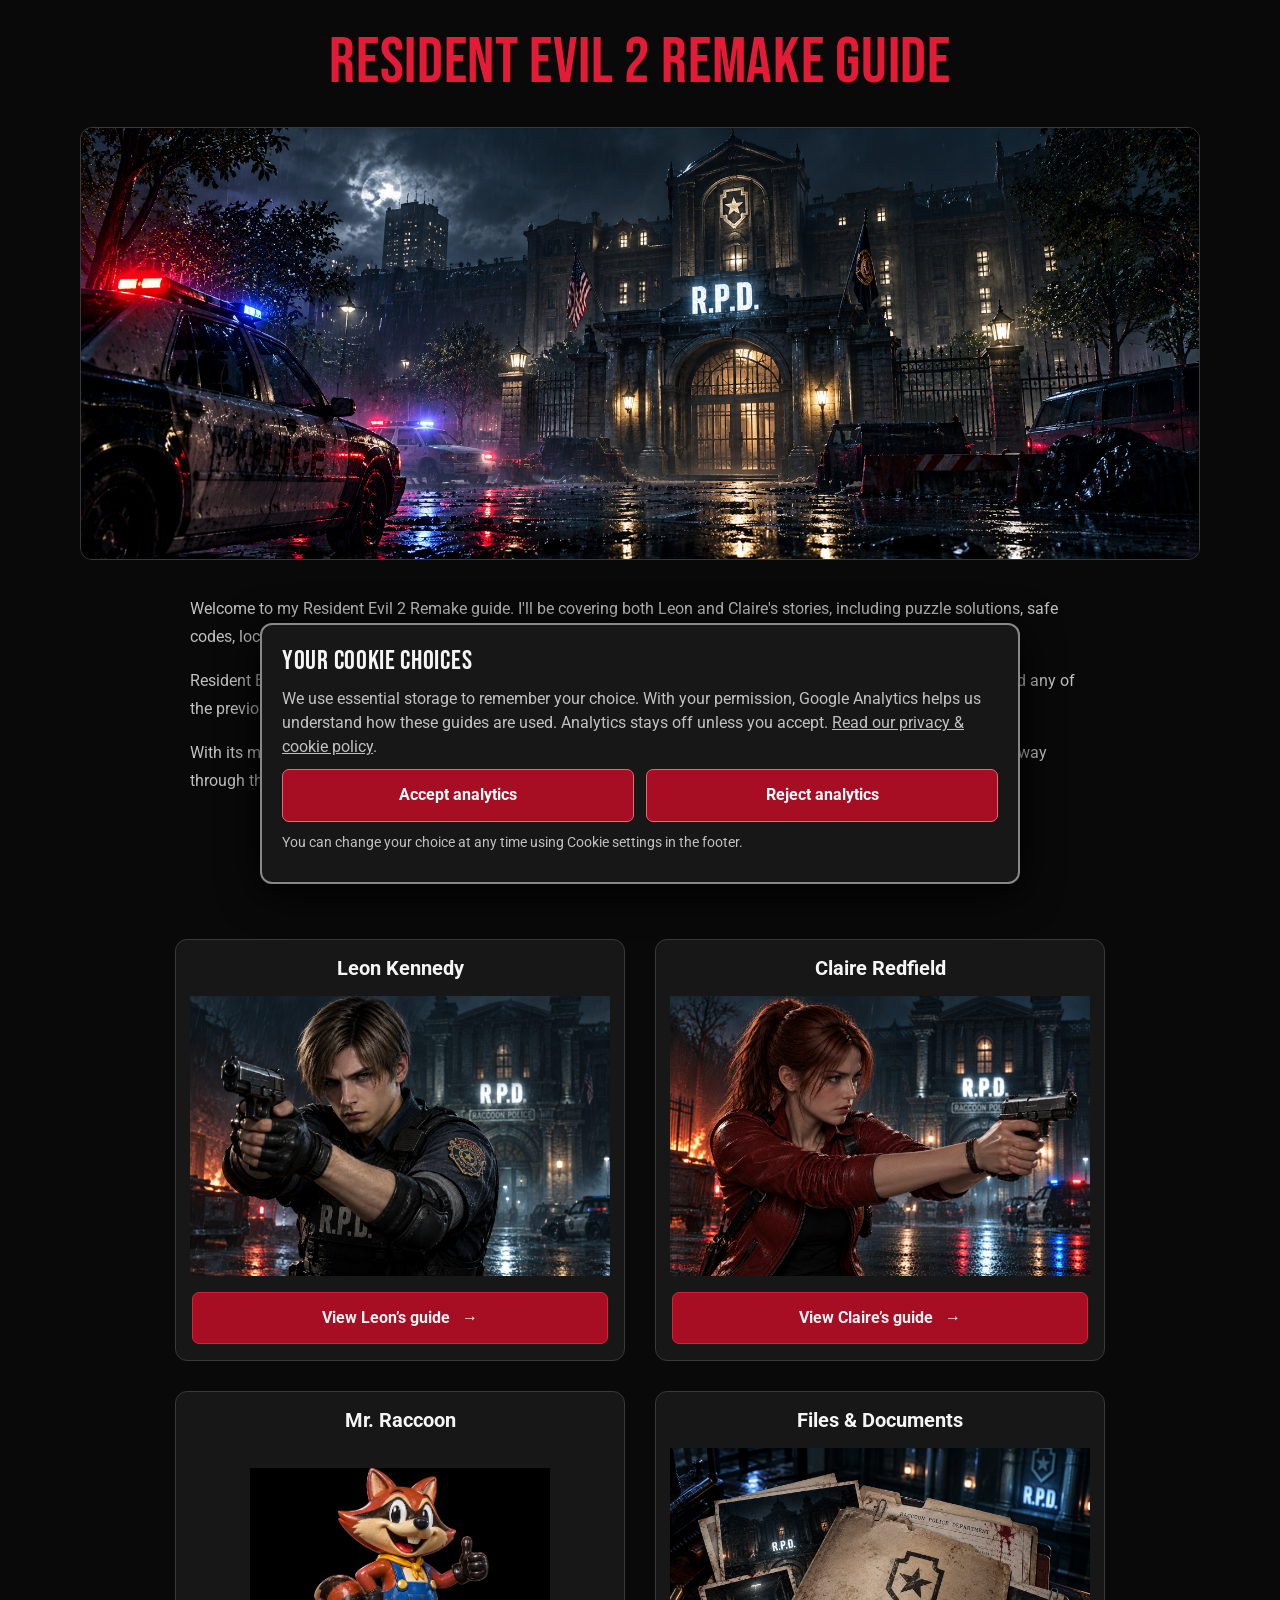
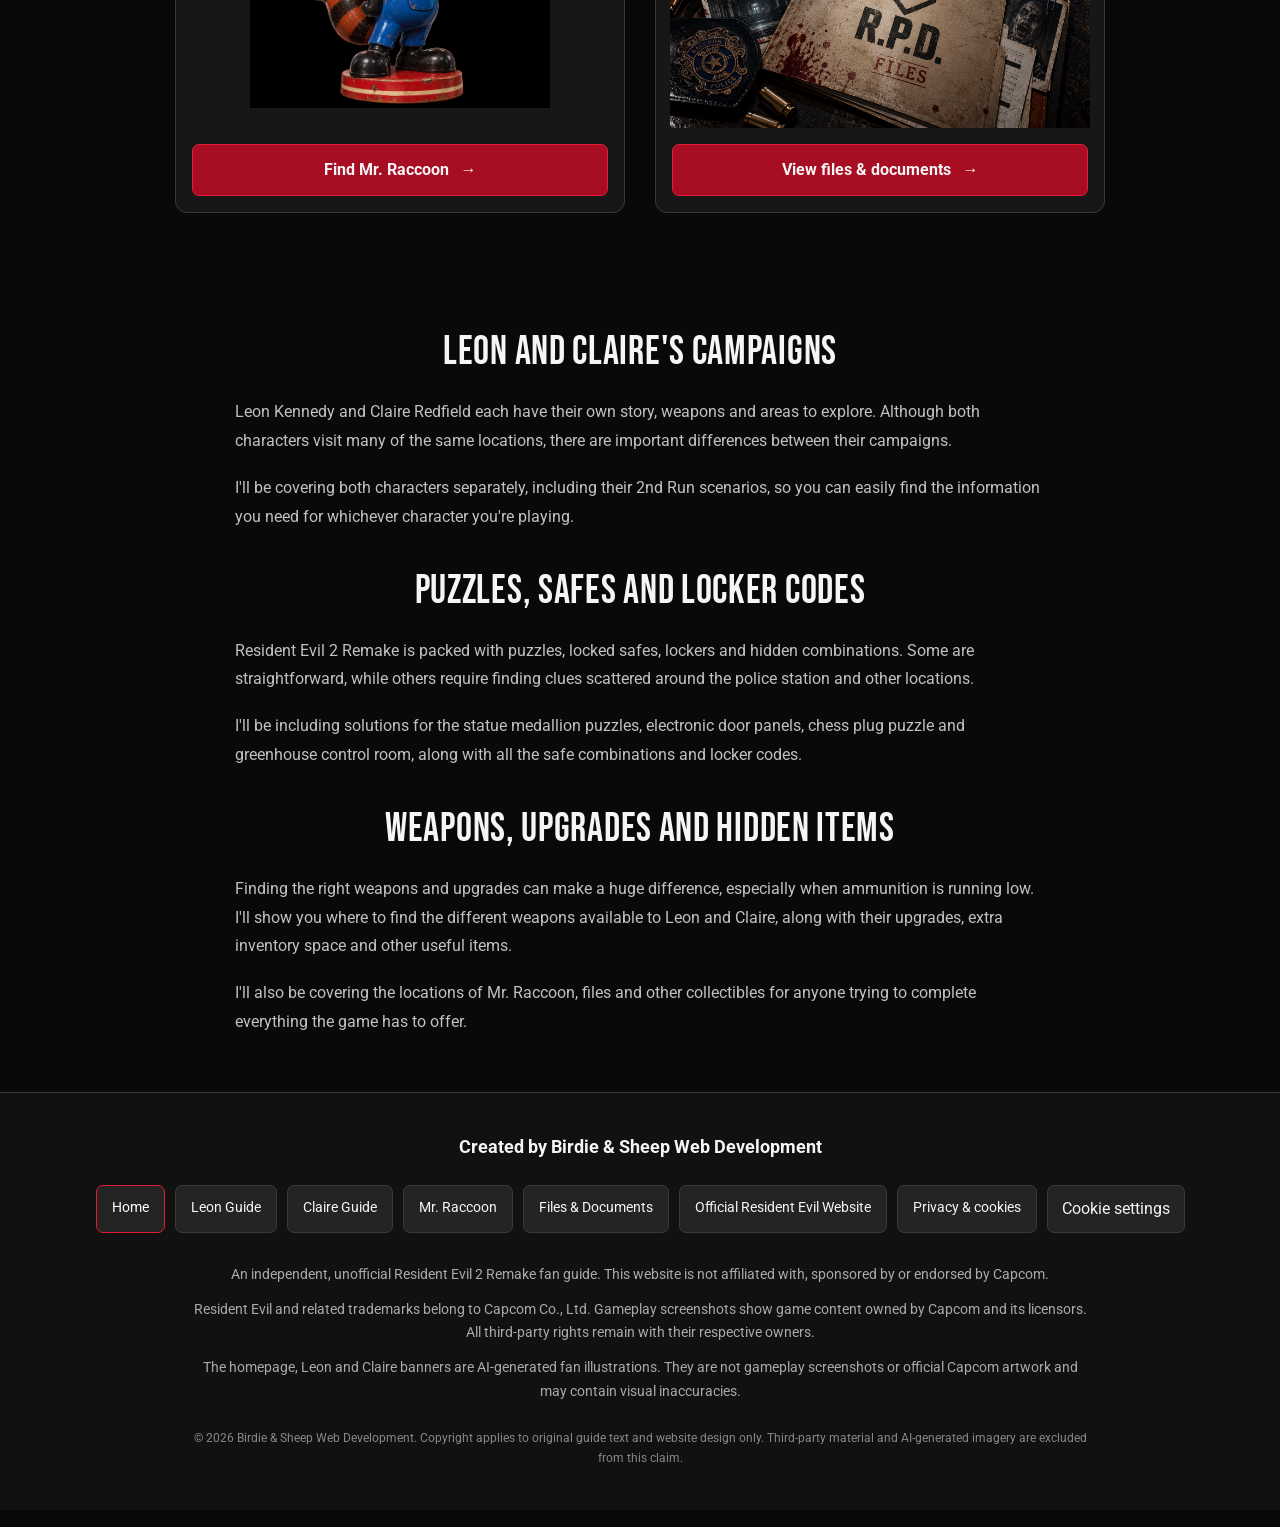
==== commit bcdbe289: "Add privacy policy, analytics tracking, cookie information and improve mobile navigation" ====
--- a/index.html
+++ b/index.html
@@ -1,19 +1,7 @@
 <!doctype html>
 <html lang="en">
   <head>
-    <!-- Google Tag Manager -->
-    <script
-      async
-      src="https://www.googletagmanager.com/gtm.js?id=GTM-W8HF23TP"
-    ></script>
-    <script>
-      window.dataLayer = window.dataLayer || [];
-      function gtag() {
-        dataLayer.push(arguments);
-      }
-      gtag("js", new Date());
-    </script>
-    <!-- End Google Tag Manager -->
+    
 
     <meta charset="UTF-8" />
     <meta name="viewport" content="width=device-width, initial-scale=1.0" />
@@ -31,6 +19,7 @@
     />
 
     <link rel="stylesheet" href="style.css" />
+    <script src="consent.js" defer></script>
   </head>
 
   <body>
@@ -69,7 +58,7 @@
       <!-- Guide selection -->
       <section class="guide-selection" aria-labelledby="explore-guides">
         <h2 id="explore-guides" class="character-select">
-          Explore the guides below
+          Explore the guides
         </h2>
 
         <div class="characters">
@@ -81,6 +70,7 @@
                 alt="Leon Kennedy guide"
                 loading="lazy"
               />
+              <span class="guide-cta">View Leon’s guide <span aria-hidden="true">→</span></span>
             </a>
           </div>
 
@@ -92,6 +82,7 @@
                 alt="Claire Redfield guide"
                 loading="lazy"
               />
+              <span class="guide-cta">View Claire’s guide <span aria-hidden="true">→</span></span>
             </a>
           </div>
 
@@ -104,6 +95,7 @@
                 class="raccoon-image"
                 loading="lazy"
               />
+              <span class="guide-cta">Find Mr. Raccoon <span aria-hidden="true">→</span></span>
             </a>
           </div>
 
@@ -115,6 +107,7 @@
                 alt="Files and documents locations guide"
                 loading="lazy"
               />
+              <span class="guide-cta">View files & documents <span aria-hidden="true">→</span></span>
             </a>
           </div>
         </div>
@@ -191,6 +184,8 @@
         <a href="https://www.residentevil.com/">
           Official Resident Evil Website
         </a>
+        <a href="privacy.html">Privacy &amp; cookies</a>
+        <button type="button" class="cookie-settings" data-cookie-settings>Cookie settings</button>
       </nav>
 
       <p>
--- a/style.css
+++ b/style.css
@@ -1159,3 +1159,26 @@
     animation-duration: 0.01ms !important;
   }
 }
+
+/* Clear card actions retain the existing dark theme and artwork. */
+.character-link { height:100%; }
+.character h3 {margin:0;padding:16px 12px;color:var(--text);}
+.guide-cta {display:flex;align-items:center;justify-content:center;gap:12px;min-height:48px;margin:16px;padding:12px;background:var(--red-dark);border:1px solid var(--red);border-radius:7px;font-weight:700;}
+.character-link:active {transform:scale(.98);border-color:#fff;}
+.character-link:focus-visible {outline:3px solid #fff;outline-offset:5px;}
+button {font:inherit;cursor:pointer;}
+button:focus-visible {outline:3px solid #fff;outline-offset:4px;}
+.cookie-settings {color:var(--text);background:var(--surface-light);border:1px solid var(--border);border-radius:7px;padding:10px 14px;min-height:44px;}
+.cookie-panel {position:fixed;z-index:1000;inset:auto 16px 16px;max-width:760px;max-height:85dvh;overflow:auto;margin:auto;background:#171717;border:2px solid #888;border-radius:12px;padding:20px;box-shadow:0 8px 40px #000;}
+.cookie-panel[hidden] {display:none;}
+.cookie-panel h2 {font-size:1.7rem;margin:0 0 10px;}
+.cookie-panel p {margin:10px 0;font-size:1rem;line-height:1.5;}
+.cookie-actions {display:flex;flex-wrap:wrap;gap:12px;}
+.cookie-actions button {flex:1 1 180px;min-height:48px;padding:12px;color:#fff;background:var(--red-dark);border:1px solid #ed6377;border-radius:7px;font-weight:700;}
+.cookie-actions button:hover {background:#800c1c;}
+.cookie-panel .cookie-note {font-size:.85rem;}
+.consent-status {position:absolute;width:1px;height:1px;overflow:hidden;clip-path:inset(50%);}
+.privacy-content {max-width:850px;margin:auto;padding:20px;}
+.privacy-content p {margin:16px 0;}
+.privacy-content li {margin:10px 0;color:var(--muted);}
+@media(max-width:600px){.cookie-panel{inset:auto 8px 8px;padding:14px;}.cookie-actions{gap:8px;}.cookie-actions button{flex-basis:100%;}}
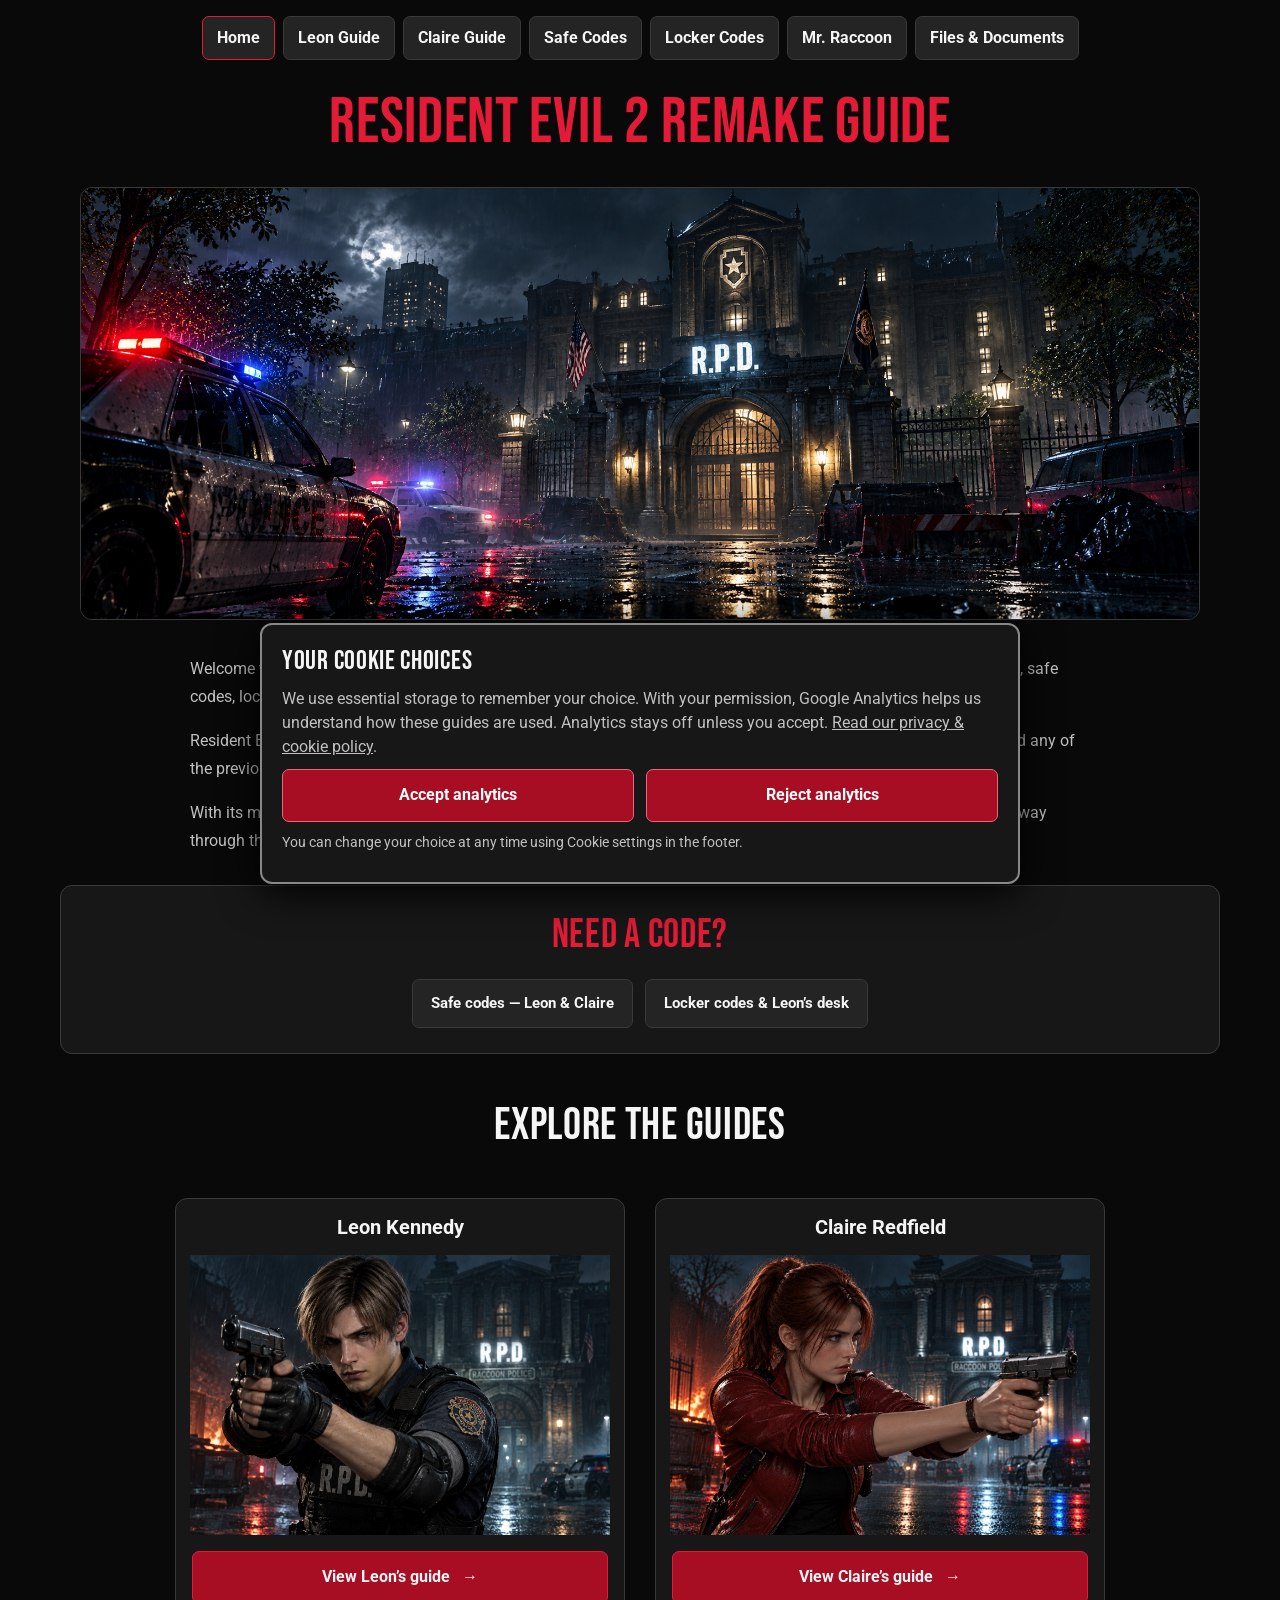
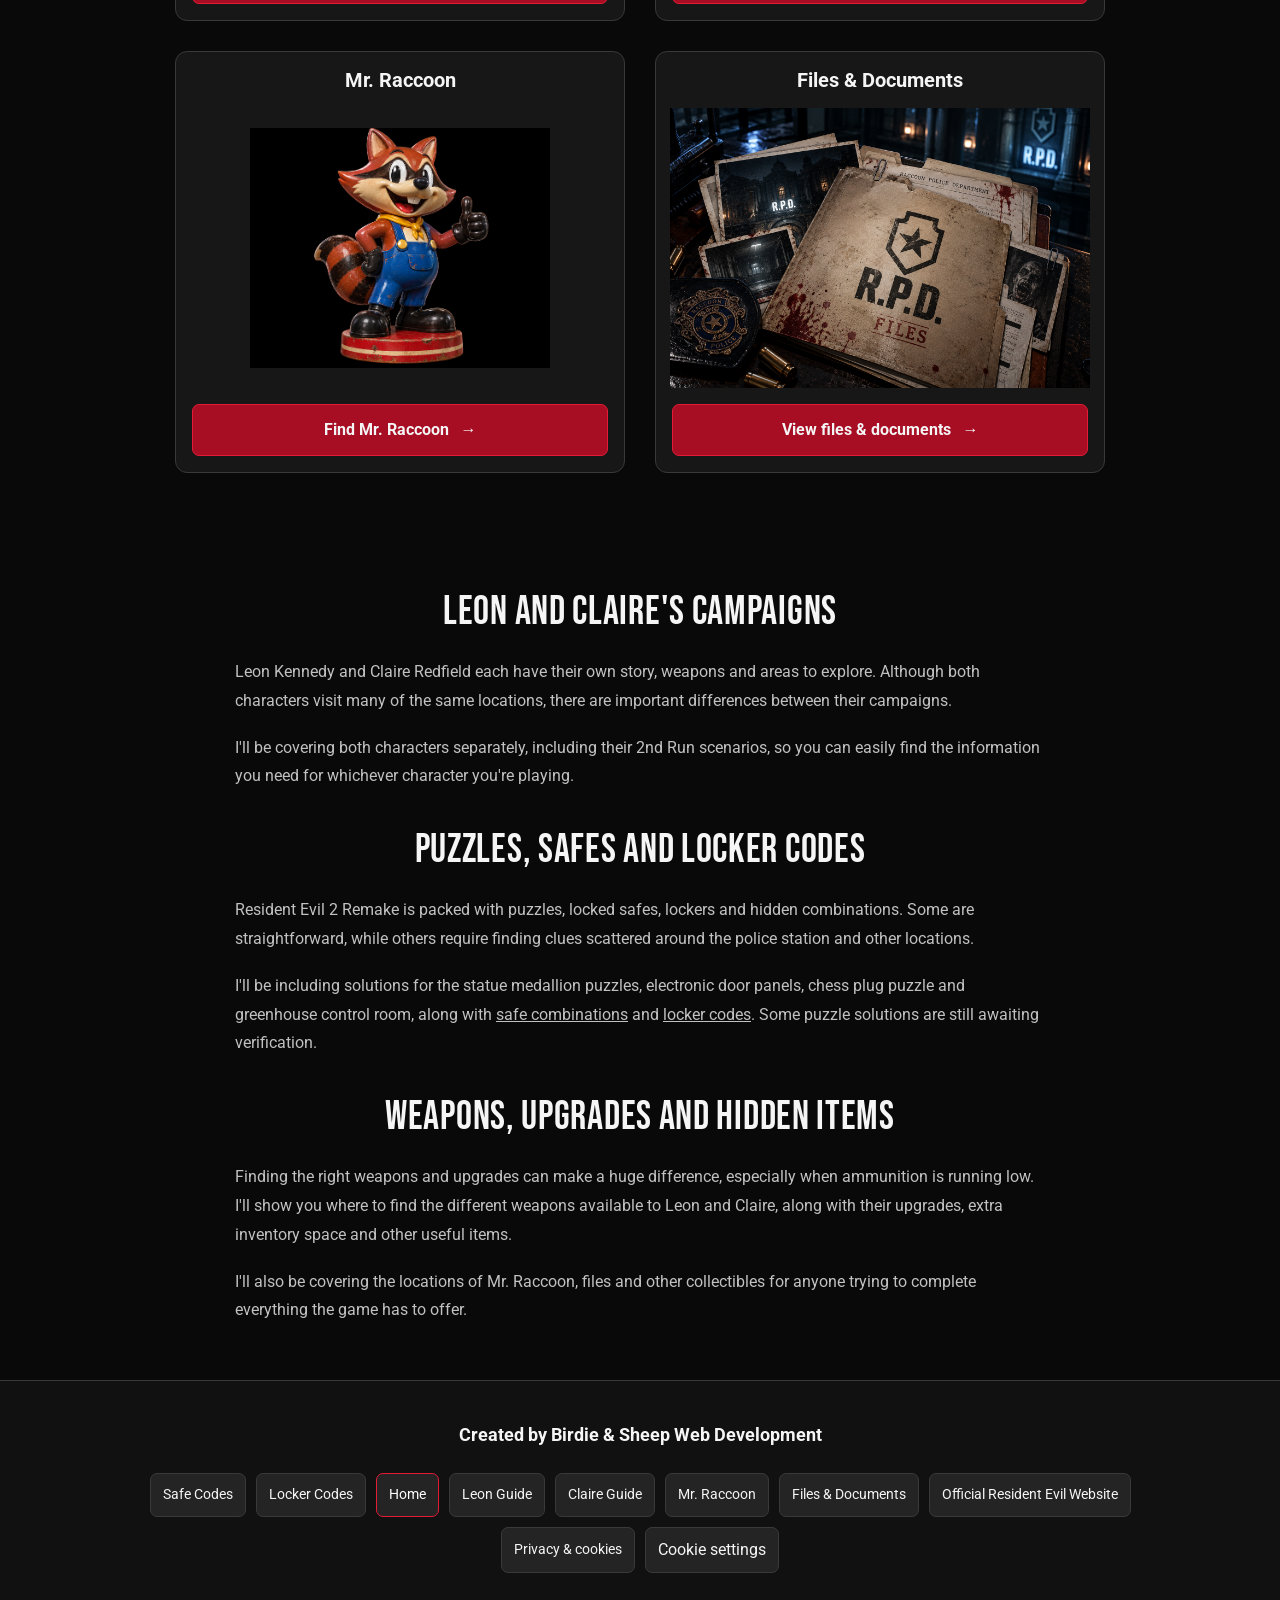
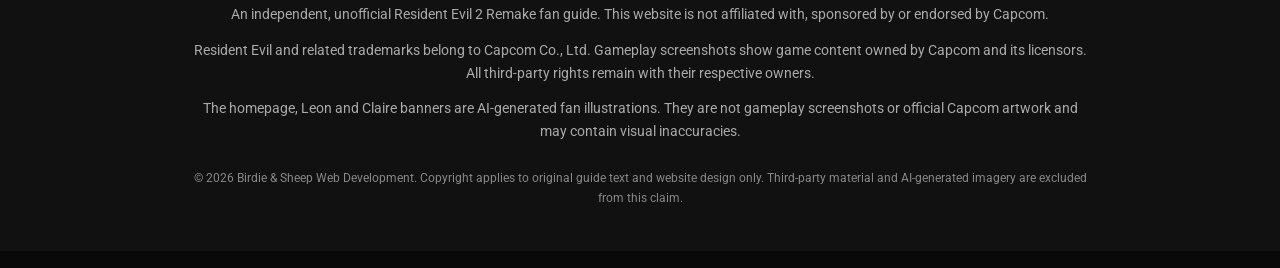
==== commit 9984211f: "Improve guide layouts, navigation and shared code pages" ====
--- a/index.html
+++ b/index.html
@@ -22,8 +22,14 @@
     <script src="consent.js" defer></script>
   </head>
 
-  <body>
-    <main>
+  <body><a class="skip-link" href="#main-content">Skip to content</a><nav class="site-nav" aria-label="Main navigation"><a href="index.html" aria-current="page">Home</a>
+<a href="leon.html">Leon Guide</a>
+<a href="claire.html">Claire Guide</a>
+<a href="safe-codes.html">Safe Codes</a>
+<a href="locker-codes.html">Locker Codes</a>
+<a href="mr-raccoon.html">Mr. Raccoon</a>
+<a href="files.html">Files &amp; Documents</a></nav>
+    <main id="main-content">
       <!-- Homepage introduction -->
       <header class="home-header">
         <h1>Resident Evil 2 Remake guide</h1>
@@ -55,7 +61,8 @@
         </p>
       </header>
 
-      <!-- Guide selection -->
+      <nav class="leon-nav" aria-label="Quick code lookup"><h2>Need a code?</h2><div class="leon-nav-links"><a href="safe-codes.html">Safe codes — Leon &amp; Claire</a><a href="locker-codes.html">Locker codes &amp; Leon’s desk</a></div></nav>
+<!-- Guide selection -->
       <section class="guide-selection" aria-labelledby="explore-guides">
         <h2 id="explore-guides" class="character-select">
           Explore the guides
@@ -148,7 +155,7 @@
           <p>
             I'll be including solutions for the statue medallion puzzles,
             electronic door panels, chess plug puzzle and greenhouse control
-            room, along with all the safe combinations and locker codes.
+            room, along with <a href="safe-codes.html">safe combinations</a> and <a href="locker-codes.html">locker codes</a>. Some puzzle solutions are still awaiting verification.
           </p>
         </section>
 
@@ -176,6 +183,7 @@
       <p class="footer-brand">Created by Birdie &amp; Sheep Web Development</p>
 
       <nav class="footer-nav" aria-label="Footer navigation">
+<a href="safe-codes.html">Safe Codes</a><a href="locker-codes.html">Locker Codes</a>
         <a href="index.html" aria-current="page">Home</a>
         <a href="leon.html">Leon Guide</a>
         <a href="claire.html">Claire Guide</a>
--- a/style.css
+++ b/style.css
@@ -1,19 +1,30 @@
 @import url("https://fonts.googleapis.com/css2?family=Bebas+Neue&family=Roboto:wght@400;500;700&display=swap");
 
 /* ==========================================
+
    1. COLOURS AND GENERAL SETTINGS
+
 ========================================== */
 
 :root {
   --background: #090909;
+
   --surface: #171717;
+
   --surface-light: #242424;
+
   --border: #393939;
+
   --red: #e31b36;
+
   --red-dark: #a70e24;
+
   --text: #f5f5f5;
+
   --muted: #c1c1c1;
+
   --font-heading: "Bebas Neue", sans-serif;
+
   --font-body: "Roboto", sans-serif;
 }
 
@@ -23,21 +34,29 @@
 
 html {
   scroll-behavior: smooth;
+
   scroll-padding-top: 20px;
 }
 
 body {
   margin: 0;
+
   min-width: 320px;
+
   background: var(--background);
+
   color: var(--text);
+
   font-family: var(--font-body);
+
   font-size: 16px;
+
   line-height: 1.65;
 }
 
 img {
   display: block;
+
   max-width: 100%;
 }
 
@@ -51,47 +70,60 @@
 h4,
 h5 {
   line-height: 1.2;
+
   overflow-wrap: break-word;
 }
 
 h1,
 h2 {
   font-family: var(--font-heading);
+
   font-weight: 400;
+
   letter-spacing: 0.7px;
 }
 
 h1 {
   margin: 25px 0;
+
   color: var(--red);
+
   font-size: clamp(2.6rem, 6vw, 4rem);
+
   text-align: center;
 }
 
 h2 {
   margin: 35px 0 20px;
+
   font-size: clamp(1.8rem, 3.5vw, 2.5rem);
 }
 
 h3 {
   margin: 0 0 12px;
+
   font-size: 1.25rem;
 }
 
 h4 {
   margin: 0 0 12px;
+
   font-size: 1.1rem;
 }
 
 h5 {
   margin: 18px 0 8px;
+
   font-size: 1rem;
 }
 
 p {
   max-width: 900px;
+
   margin: 16px auto;
+
   color: var(--muted);
+
   line-height: 1.75;
 }
 
@@ -101,38 +133,52 @@
 
 a:focus-visible {
   outline: 3px solid #fff;
+
   outline-offset: 4px;
+
   border-radius: 4px;
 }
 
 ::selection {
   background: var(--red);
+
   color: #fff;
 }
 
 /* ==========================================
+
    2. HOMEPAGE
+
 ========================================== */
 
 .home-banner {
   display: block;
+
   width: calc(100% - 40px);
+
   max-width: 1200px;
+
   height: auto;
+
   margin: 25px auto 35px;
+
   border: 1px solid var(--border);
+
   border-radius: 12px;
 }
 
 body:not(.leon-page):not(.claire-page):not(.files-page):not(.raccoon-page)
   > main {
   max-width: 1200px;
+
   margin: 0 auto;
+
   padding: 0 20px;
 }
 
 body:not(.leon-page):not(.claire-page):not(.files-page):not(.raccoon-page) > p {
   max-width: 850px;
+
   padding: 0 20px;
 }
 
@@ -140,22 +186,31 @@
 
 .home-info {
   width: 100%;
+
   max-width: 850px;
+
   margin: 55px auto;
+
   padding: 0 20px;
 }
 
 .home-info h2 {
   margin: 35px 0 22px;
+
   color: var(--text);
+
   text-align: center;
 }
 
 .home-info p {
   max-width: 100%;
+
   margin: 0 0 18px;
+
   color: var(--muted);
+
   line-height: 1.8;
+
   text-align: left;
 }
 
@@ -163,9 +218,13 @@
 
 .character-select {
   margin: 45px auto 30px;
+
   color: var(--text);
+
   font-family: var(--font-heading);
+
   font-size: clamp(2rem, 4vw, 2.8rem);
+
   text-align: center;
 }
 
@@ -173,27 +232,41 @@
 
 .characters {
   display: grid;
+
   grid-template-columns: repeat(2, minmax(0, 450px));
+
   justify-content: center;
+
   gap: 30px;
+
   max-width: 1000px;
+
   margin: 0 auto;
+
   padding: 15px 20px 60px;
 }
 
 .character {
   min-width: 0;
+
   text-align: center;
 }
 
 .character a {
   display: block;
+
   overflow: hidden;
+
   color: inherit;
+
   text-decoration: none;
+
   border: 1px solid var(--border);
+
   border-radius: 12px;
+
   background: var(--surface);
+
   transition:
     border-color 0.25s ease,
     transform 0.25s ease,
@@ -202,24 +275,35 @@
 
 .character a:hover {
   transform: translateY(-5px);
+
   border-color: var(--red);
+
   box-shadow: 0 10px 30px rgb(0 0 0 / 45%);
 }
 
 .character h2 {
   margin: 0;
+
   padding: 14px 10px;
+
   color: var(--red);
+
   font-family: var(--font-heading);
+
   font-size: 2rem;
+
   text-align: center;
 }
 
 .characters img {
   display: block;
+
   width: 100%;
+
   height: 280px;
+
   object-fit: contain;
+
   transition: transform 0.3s ease;
 }
 
@@ -232,636 +316,918 @@
 }
 
 /* ==========================================
+
    3. HOME BUTTON
+
 ========================================== */
 
 .home-button,
 .home-button:visited {
   display: inline-block;
+
   margin: 20px;
+
+  padding: 10px 22px;
+
+  background: var(--surface-light);
+
+  color: var(--text);
+
+  border: 1px solid var(--border);
+
+  border-radius: 7px;
+
+  font-size: 0.95rem;
+
+  font-weight: 700;
+
+  text-decoration: none;
+
+  transition:
+    background 0.2s ease,
+    border-color 0.2s ease;
+}
+
+.home-button:hover {
+  background: var(--red-dark);
+
+  border-color: var(--red);
+}
+
+/* ==========================================
+
+   4. LEON AND CLAIRE PAGE LAYOUT
+
+========================================== */
+
+.leon-page .leon-guide {
+  width: 100%;
+
+  max-width: 1100px;
+
+  margin: 0 auto;
+
+  padding: 10px 25px 40px;
+}
+
+.leon-header {
+  margin-bottom: 30px;
+
+  text-align: center;
+}
+
+.leon-header h1 {
+  margin: 10px 0 25px;
+}
+
+.character-banner {
+  display: block;
+
+  width: 100%;
+
+  height: auto;
+
+  margin: 0 auto 20px;
+
+  border: 1px solid var(--border);
+
+  border-radius: 12px;
+}
+
+.guide-subtitle {
+  margin: 15px auto;
+
+  color: var(--muted);
+
+  font-size: 1.05rem;
+
+  text-align: center;
+}
+
+.leon-intro {
+  max-width: 950px;
+
+  margin: 0 auto 40px;
+}
+
+.leon-intro p {
+  font-size: 1.05rem;
+}
+
+/* ==========================================
+
+   5. LEON AND CLAIRE QUICK LINKS
+
+========================================== */
+
+.leon-nav {
+  margin: 30px 0 45px;
+
+  padding: 25px 20px;
+
+  background: var(--surface);
+
+  border: 1px solid var(--border);
+
+  border-radius: 12px;
+
+  text-align: center;
+}
+
+.leon-nav h2 {
+  margin: 0 0 20px;
+
+  color: var(--red);
+}
+
+.leon-nav-links {
+  display: flex;
+
+  flex-wrap: wrap;
+
+  justify-content: center;
+
+  gap: 12px;
+}
+
+.leon-nav-links a,
+.files-nav a {
+  display: inline-block;
+
+  padding: 11px 18px;
+
+  background: var(--surface-light);
+
+  color: var(--text);
+
+  border: 1px solid var(--border);
+
+  border-radius: 7px;
+
+  font-size: 0.95rem;
+
+  font-weight: 700;
+
+  text-decoration: none;
+
+  transition:
+    background 0.2s ease,
+    border-color 0.2s ease;
+}
+
+.leon-nav-links a:hover,
+.files-nav a:hover {
+  background: var(--red-dark);
+
+  border-color: var(--red);
+}
+
+/* ==========================================
+
+   6. GUIDE SECTIONS
+
+========================================== */
+
+.leon-page .guide-section,
+.raccoon-page .guide-section {
+  margin: 0 0 35px;
+
+  padding: 30px;
+
+  background: var(--surface);
+
+  border: 1px solid var(--border);
+
+  border-radius: 12px;
+}
+
+.leon-page .guide-section > h2,
+.raccoon-page .guide-section > h2 {
+  margin: 0 0 25px;
+
+  color: var(--red);
+
+  text-align: center;
+}
+
+.guide-entry {
+  padding: 20px 0;
+
+  border-bottom: 1px solid var(--border);
+}
+
+.guide-entry:last-child {
+  border-bottom: none;
+}
+
+.guide-entry h3 {
+  margin: 0 0 12px;
+
+  color: var(--text);
+
+  text-align: left;
+}
+
+.guide-entry p {
+  margin: 7px 0;
+}
+
+/* ==========================================
+
+   7. LOCKER SCREENSHOTS
+
+========================================== */
+
+.locker-row {
+  display: flex;
+  align-items: center;
+  justify-content: space-between;
+  gap: 20px;
+  padding: 15px 0;
+  min-height: 0;
+}
+
+.locker-row > div {
+  flex: 1;
+  min-width: 0;
+}
+
+.locker-row img {
+  width: 180px;
+  max-width: 45%;
+  height: 200px;
+  object-fit: contain;
+  flex-shrink: 0;
+  border: 1px solid var(--border);
+  border-radius: 10px;
+}
+
+/* ==========================================
+
+   8. LEON'S DESK
+
+========================================== */
+
+.desk-container {
+  display: grid;
+
+  grid-template-columns: repeat(2, minmax(0, 1fr));
+
+  gap: 20px;
+
+  margin-top: 20px;
+}
+
+.desk-code {
+  min-width: 0;
+}
+
+.desk-code p {
+  margin-bottom: 12px;
+}
+
+.desk-code img {
+  width: 100%;
+
+  height: auto;
+
+  max-height: 420px;
+
+  object-fit: contain;
+
+  border: 1px solid var(--border);
+
+  border-radius: 9px;
+}
+
+/* ==========================================
+
+   9. PUZZLE SOLUTIONS
+
+========================================== */
+
+.puzzle-entry {
+  margin-bottom: 30px;
+
+  padding: 0 0 30px;
+
+  border-bottom: 1px solid var(--border);
+}
+
+.puzzle-entry:last-child {
+  margin-bottom: 0;
+
+  padding-bottom: 0;
+
+  border-bottom: none;
+}
+
+.puzzle-entry > h3 {
+  margin: 0 0 20px;
+
+  color: var(--text);
+
+  text-align: left;
+}
+
+/* ==========================================
+
+   10. FIRST AND SECOND RUN BOXES
+
+========================================== */
+
+.run-container {
+  display: grid;
+
+  grid-template-columns: repeat(2, minmax(0, 1fr));
+
+  gap: 20px;
+
+  margin: 20px 0;
+}
+
+.run-box {
+  min-width: 0;
+
+  padding: 22px;
+
+  background: var(--surface-light);
+
+  border: 1px solid var(--border);
+
+  border-radius: 10px;
+}
+
+.run-box h4 {
+  margin: 0 0 20px;
+
+  color: var(--text);
+
+  font-family: var(--font-heading);
+
+  font-size: 1.8rem;
+
+  text-align: center;
+}
+
+.run-box h5 {
+  margin: 20px 0 8px;
+
+  color: var(--red);
+
+  font-size: 1.05rem;
+}
+
+.run-box p {
+  margin: 8px 0 20px;
+}
+
+.statue-image {
+  display: block;
+
+  width: 100%;
+
+  height: auto;
+
+  max-height: 300px;
+
+  margin: 10px 0 25px;
+
+  border: 1px solid var(--border);
+
+  border-radius: 9px;
+
+  object-fit: contain;
+}
+
+/* ==========================================
+
+   11. KEYS AND KEYCARDS
+
+========================================== */
+
+.keys-guide {
+  width: 100%;
+
+  margin: 35px auto;
+
+  padding: 28px;
+
+  background: var(--surface);
+
+  border: 1px solid var(--border);
+
+  border-radius: 12px;
+}
+
+.keys-header {
+  padding: 10px 0 25px;
+
+  border-bottom: 1px solid var(--border);
+
+  text-align: center;
+}
+
+.keys-header h2 {
+  margin: 0;
+
+  color: var(--red);
+
+  font-size: clamp(2rem, 4vw, 3rem);
+}
+
+.keys-section,
+.keycards-section,
+.other-keys-section {
+  margin-top: 30px;
+}
+
+.keys-section > h3,
+.keycards-section > h3,
+.other-keys-section > h3 {
+  margin: 0 0 20px;
+
+  color: var(--text);
+
+  font-size: 1.6rem;
+
+  text-align: left;
+}
+
+.keys-container {
+  display: grid;
+
+  grid-template-columns: repeat(2, minmax(0, 1fr));
+
+  align-items: start;
+
+  gap: 16px;
+}
+
+.key-card {
+  min-width: 0;
+
+  padding: 22px;
+
+  background: var(--surface-light);
+
+  border: 1px solid var(--border);
+
+  border-radius: 10px;
+}
+
+.key-card h4 {
+  margin: 0 0 12px;
+
+  color: var(--text);
+
+  font-size: 1.2rem;
+
+  text-align: left;
+}
+
+.key-card p {
+  margin: 0 0 12px;
+
+  color: var(--muted);
+
+  font-size: 1rem;
+
+  line-height: 1.6;
+}
+
+.key-card .key-description {
+  margin-bottom: 0;
+
+  color: #aaa;
+
+  font-size: 0.95rem;
+}
+
+.key-icon {
+  margin-right: 8px;
+
+  color: var(--red);
+}
+
+.key-images {
+  display: grid;
+
+  grid-template-columns: repeat(2, minmax(0, 1fr));
+
+  gap: 15px;
+
+  margin-top: 20px;
+}
+
+.key-images img {
+  width: 100%;
+
+  height: 190px;
+
+  border: 1px solid var(--border);
+
+  border-radius: 8px;
+
+  object-fit: contain;
+}
+
+.key-image {
+  display: block;
+
+  width: 100%;
+
+  height: auto;
+
+  max-height: 350px;
+
+  margin: 20px auto 0;
+
+  border: 1px solid var(--border);
+
+  border-radius: 8px;
+
+  object-fit: contain;
+}
+
+/* ==========================================
+
+   12. MR. RACCOON PAGE
+
+========================================== */
+
+.raccoon-guide {
+  width: 100%;
+
+  max-width: 1050px;
+
+  margin: 0 auto;
+
+  padding: 10px 25px 40px;
+}
+
+.raccoon-header {
+  margin: 0 0 35px;
+
+  text-align: center;
+}
+
+.raccoon-header h1 {
+  margin: 10px 0 15px;
+}
+
+.raccoon-intro {
+  max-width: 900px;
+
+  margin: 0 auto 40px;
+}
+
+.raccoon-intro h2 {
+  color: var(--red);
+
+  text-align: center;
+}
+
+.raccoon-locations {
+  display: grid;
+
+  grid-template-columns: repeat(2, minmax(0, 1fr));
+
+  gap: 20px;
+}
+
+.raccoon-locations .guide-entry {
+  padding: 20px;
+
+  background: var(--surface-light);
+
+  border: 1px solid var(--border);
+
+  border-radius: 10px;
+}
+
+.raccoon-locations img {
+  width: 100%;
+
+  height: auto;
+
+  margin-top: 15px;
+
+  border-radius: 8px;
+}
+
+/* ==========================================
+
+   13. FILES AND DOCUMENTS PAGE
+
+========================================== */
+
+.files-header {
+  width: 100%;
+
+  max-width: 1100px;
+
+  margin: 0 auto;
+
+  padding: 15px 25px 25px;
+
+  text-align: center;
+}
+
+.files-header h1 {
+  margin: 10px 0 20px;
+}
+
+.files-header p {
+  max-width: 800px;
+
+  margin: 0 auto 30px;
+}
+
+.files-nav {
+  display: flex;
+
+  flex-wrap: wrap;
+
+  justify-content: center;
+
+  gap: 12px;
+}
+
+.files-guide {
+  width: 100%;
+
+  max-width: 1100px;
+
+  margin: 20px auto;
+
+  padding: 0 25px;
+}
+
+.files-page .guide-section {
+  margin-bottom: 45px;
+
+  scroll-margin-top: 25px;
+}
+
+.files-page .guide-section h2 {
+  margin: 0 0 20px;
+
+  padding-bottom: 12px;
+
+  color: var(--red);
+
+  border-bottom: 2px solid var(--red-dark);
+
+  font-size: clamp(1.8rem, 3.5vw, 2.5rem);
+}
+
+.files-page .guide-section > p {
+  margin: 0 0 25px;
+}
+
+.file-grid {
+  display: grid;
+
+  grid-template-columns: repeat(2, minmax(0, 1fr));
+
+  gap: 18px;
+}
+
+.file-entry {
+  min-width: 0;
+
+  padding: 22px;
+
+  background: var(--surface);
+
+  border: 1px solid var(--border);
+
+  border-left: 4px solid var(--red-dark);
+
+  border-radius: 9px;
+}
+
+.file-entry h3 {
+  margin: 0 0 15px;
+
+  color: var(--text);
+
+  font-size: 1.15rem;
+
+  text-align: left;
+}
+
+.file-entry p {
+  margin: 7px 0;
+
+  color: var(--muted);
+}
+
+.file-entry strong {
+  color: var(--text);
+}
+
+/* ==========================================
+
+   14. SHARED WEBSITE FOOTER
+
+========================================== */
+
+.page-footer {
+  width: 100%;
+
+  margin-top: 50px;
+
+  padding: 40px 25px 30px;
+
+  background: #111;
+
+  border-top: 1px solid var(--border);
+
+  text-align: center;
+}
+
+.page-footer .footer-brand {
+  margin: 0 auto 22px;
+
+  color: var(--text);
+
+  font-size: 1.1rem;
+
+  font-weight: 700;
+}
+
+.footer-nav {
+  display: flex;
+
+  flex-wrap: wrap;
+
+  justify-content: center;
+
+  gap: 10px;
+
+  max-width: 1100px;
+
+  margin: 0 auto 30px;
+}
+
+.footer-nav a {
+  display: inline-block;
+
+  padding: 10px 15px;
+
+  background: var(--surface-light);
+
+  color: var(--text);
+
+  border: 1px solid var(--border);
+
+  border-radius: 7px;
+
+  font-size: 0.9rem;
+
+  text-decoration: none;
+
+  transition:
+    background 0.2s ease,
+    border-color 0.2s ease;
+}
+
+.footer-nav a:hover {
+  background: var(--red-dark);
+
+  border-color: var(--red);
+}
+
+.footer-nav a[aria-current="page"] {
+  border-color: var(--red);
+
+  color: #fff;
+}
+
+.page-footer p {
+  width: 100%;
+
+  max-width: 900px;
+
+  margin: 12px auto;
+
+  color: #aaa;
+
+  font-size: 0.85rem;
+
+  line-height: 1.7;
+}
+
+.page-footer .footer-copyright {
+  margin-top: 25px;
+
+  color: #888;
+
+  font-size: 0.75rem;
+}
+
+/* ==========================================
+
+   15. TABLET LAYOUT
+
+========================================== */
+
+@media (max-width: 900px) {
+  .characters {
+    grid-template-columns: repeat(2, minmax(0, 1fr));
+
+    gap: 20px;
+  }
+
+  .characters img {
+    height: 230px;
+  }
+
+  .leon-page .leon-guide,
+  .raccoon-guide,
+  .files-guide {
+    padding-right: 20px;
+
+    padding-left: 20px;
+  }
+
+  .keys-guide {
+    padding: 22px;
+  }
+
+  .run-container {
+    gap: 15px;
+  }
+
+  .run-box {
+    padding: 18px;
+  }
+
+  .file-grid {
+    gap: 14px;
+  }
+
+  .home-info {
+    max-width: 800px;
+  }
+}
+
+/* Shared safe and locker code links */
+.shared-codes {
+  text-align: center;
+}
+
+.shared-codes h2 {
+  margin-bottom: 12px !important;
+}
+
+.shared-codes p {
+  margin: 0 auto 20px;
+  text-align: center;
+}
+
+.shared-codes-links {
+  display: flex;
+  flex-wrap: wrap;
+  justify-content: center;
+  gap: 15px;
+}
+
+.shared-codes-links a {
+  display: inline-flex;
+  align-items: center;
+  justify-content: center;
+  min-height: 44px;
   padding: 10px 22px;
   background: var(--surface-light);
   color: var(--text);
   border: 1px solid var(--border);
   border-radius: 7px;
-  font-size: 0.95rem;
   font-weight: 700;
   text-decoration: none;
-  transition:
-    background 0.2s ease,
-    border-color 0.2s ease;
-}
-
-.home-button:hover {
+}
+
+.shared-codes-links a:hover {
   background: var(--red-dark);
   border-color: var(--red);
 }
 
+@media (max-width: 600px) {
+  .shared-codes-links {
+    flex-direction: column;
+  }
+
+  .shared-codes-links a {
+    width: 100%;
+  }
+}
+
 /* ==========================================
-   4. LEON AND CLAIRE PAGE LAYOUT
-========================================== */
-
-.leon-page .leon-guide {
-  width: 100%;
-  max-width: 1100px;
-  margin: 0 auto;
-  padding: 10px 25px 40px;
-}
-
-.leon-header {
-  margin-bottom: 30px;
-  text-align: center;
-}
-
-.leon-header h1 {
-  margin: 10px 0 25px;
-}
-
-.character-banner {
-  display: block;
-  width: 100%;
-  height: auto;
-  margin: 0 auto 20px;
-  border: 1px solid var(--border);
-  border-radius: 12px;
-}
-
-.guide-subtitle {
-  margin: 15px auto;
-  color: var(--muted);
-  font-size: 1.05rem;
-  text-align: center;
-}
-
-.leon-intro {
-  max-width: 950px;
-  margin: 0 auto 40px;
-}
-
-.leon-intro p {
-  font-size: 1.05rem;
-}
-
-/* ==========================================
-   5. LEON AND CLAIRE QUICK LINKS
-========================================== */
-
-.leon-nav {
-  margin: 30px 0 45px;
-  padding: 25px 20px;
-  background: var(--surface);
-  border: 1px solid var(--border);
-  border-radius: 12px;
-  text-align: center;
-}
-
-.leon-nav h2 {
-  margin: 0 0 20px;
-  color: var(--red);
-}
-
-.leon-nav-links {
-  display: flex;
-  flex-wrap: wrap;
-  justify-content: center;
-  gap: 12px;
-}
-
-.leon-nav-links a,
-.files-nav a {
-  display: inline-block;
-  padding: 11px 18px;
-  background: var(--surface-light);
-  color: var(--text);
-  border: 1px solid var(--border);
-  border-radius: 7px;
-  font-size: 0.95rem;
-  font-weight: 700;
-  text-decoration: none;
-  transition:
-    background 0.2s ease,
-    border-color 0.2s ease;
-}
-
-.leon-nav-links a:hover,
-.files-nav a:hover {
-  background: var(--red-dark);
-  border-color: var(--red);
-}
-
-/* ==========================================
-   6. GUIDE SECTIONS
-========================================== */
-
-.leon-page .guide-section,
-.raccoon-page .guide-section {
-  margin: 0 0 35px;
-  padding: 30px;
-  background: var(--surface);
-  border: 1px solid var(--border);
-  border-radius: 12px;
-}
-
-.leon-page .guide-section > h2,
-.raccoon-page .guide-section > h2 {
-  margin: 0 0 25px;
-  color: var(--red);
-  text-align: center;
-}
-
-.guide-entry {
-  padding: 20px 0;
-  border-bottom: 1px solid var(--border);
-}
-
-.guide-entry:last-child {
-  border-bottom: none;
-}
-
-.guide-entry h3 {
-  margin: 0 0 12px;
-  color: var(--text);
-  text-align: left;
-}
-
-.guide-entry p {
-  margin: 7px 0;
-}
-
-/* ==========================================
-   7. LOCKER SCREENSHOTS
-========================================== */
-
-.locker-row {
-  display: flex;
-  align-items: flex-start;
-  justify-content: space-between;
-  gap: 25px;
-}
-
-.locker-row > div {
-  flex: 1;
-  min-width: 0;
-}
-
-.locker-row img {
-  width: 320px;
-  max-width: 45%;
-  height: auto;
-  border: 1px solid var(--border);
-  border-radius: 9px;
-  object-fit: contain;
-}
-
-/* ==========================================
-   8. LEON'S DESK
-========================================== */
-
-.desk-container {
-  display: grid;
-  grid-template-columns: repeat(2, minmax(0, 1fr));
-  gap: 20px;
-  margin-top: 20px;
-}
-
-.desk-code {
-  min-width: 0;
-}
-
-.desk-code p {
-  margin-bottom: 12px;
-}
-
-.desk-code img {
-  width: 100%;
-  height: auto;
-  max-height: 420px;
-  object-fit: contain;
-  border: 1px solid var(--border);
-  border-radius: 9px;
-}
-
-/* ==========================================
-   9. PUZZLE SOLUTIONS
-========================================== */
-
-.puzzle-entry {
-  margin-bottom: 30px;
-  padding: 0 0 30px;
-  border-bottom: 1px solid var(--border);
-}
-
-.puzzle-entry:last-child {
-  margin-bottom: 0;
-  padding-bottom: 0;
-  border-bottom: none;
-}
-
-.puzzle-entry > h3 {
-  margin: 0 0 20px;
-  color: var(--text);
-  text-align: left;
-}
-
-/* ==========================================
-   10. FIRST AND SECOND RUN BOXES
-========================================== */
-
-.run-container {
-  display: grid;
-  grid-template-columns: repeat(2, minmax(0, 1fr));
-  gap: 20px;
-  margin: 20px 0;
-}
-
-.run-box {
-  min-width: 0;
-  padding: 22px;
-  background: var(--surface-light);
-  border: 1px solid var(--border);
-  border-radius: 10px;
-}
-
-.run-box h4 {
-  margin: 0 0 20px;
-  color: var(--text);
-  font-family: var(--font-heading);
-  font-size: 1.8rem;
-  text-align: center;
-}
-
-.run-box h5 {
-  margin: 20px 0 8px;
-  color: var(--red);
-  font-size: 1.05rem;
-}
-
-.run-box p {
-  margin: 8px 0 20px;
-}
-
-.statue-image {
-  display: block;
-  width: 100%;
-  height: auto;
-  max-height: 300px;
-  margin: 10px 0 25px;
-  border: 1px solid var(--border);
-  border-radius: 9px;
-  object-fit: contain;
-}
-
-/* ==========================================
-   11. KEYS AND KEYCARDS
-========================================== */
-
-.keys-guide {
-  width: 100%;
-  margin: 35px auto;
-  padding: 28px;
-  background: var(--surface);
-  border: 1px solid var(--border);
-  border-radius: 12px;
-}
-
-.keys-header {
-  padding: 10px 0 25px;
-  border-bottom: 1px solid var(--border);
-  text-align: center;
-}
-
-.keys-header h2 {
-  margin: 0;
-  color: var(--red);
-  font-size: clamp(2rem, 4vw, 3rem);
-}
-
-.keys-section,
-.keycards-section,
-.other-keys-section {
-  margin-top: 30px;
-}
-
-.keys-section > h3,
-.keycards-section > h3,
-.other-keys-section > h3 {
-  margin: 0 0 20px;
-  color: var(--text);
-  font-size: 1.6rem;
-  text-align: left;
-}
-
-.keys-container {
-  display: grid;
-  grid-template-columns: repeat(2, minmax(0, 1fr));
-  align-items: start;
-  gap: 16px;
-}
-
-.key-card {
-  min-width: 0;
-  padding: 22px;
-  background: var(--surface-light);
-  border: 1px solid var(--border);
-  border-radius: 10px;
-}
-
-.key-card h4 {
-  margin: 0 0 12px;
-  color: var(--text);
-  font-size: 1.2rem;
-  text-align: left;
-}
-
-.key-card p {
-  margin: 0 0 12px;
-  color: var(--muted);
-  font-size: 1rem;
-  line-height: 1.6;
-}
-
-.key-card .key-description {
-  margin-bottom: 0;
-  color: #aaa;
-  font-size: 0.95rem;
-}
-
-.key-icon {
-  margin-right: 8px;
-  color: var(--red);
-}
-
-.key-images {
-  display: grid;
-  grid-template-columns: repeat(2, minmax(0, 1fr));
-  gap: 15px;
-  margin-top: 20px;
-}
-
-.key-images img {
-  width: 100%;
-  height: 190px;
-  border: 1px solid var(--border);
-  border-radius: 8px;
-  object-fit: contain;
-}
-
-.key-image {
-  display: block;
-  width: 100%;
-  height: auto;
-  max-height: 350px;
-  margin: 20px auto 0;
-  border: 1px solid var(--border);
-  border-radius: 8px;
-  object-fit: contain;
-}
-
-/* ==========================================
-   12. MR. RACCOON PAGE
-========================================== */
-
-.raccoon-guide {
-  width: 100%;
-  max-width: 1050px;
-  margin: 0 auto;
-  padding: 10px 25px 40px;
-}
-
-.raccoon-header {
-  margin: 0 0 35px;
-  text-align: center;
-}
-
-.raccoon-header h1 {
-  margin: 10px 0 15px;
-}
-
-.raccoon-intro {
-  max-width: 900px;
-  margin: 0 auto 40px;
-}
-
-.raccoon-intro h2 {
-  color: var(--red);
-  text-align: center;
-}
-
-.raccoon-locations {
-  display: grid;
-  grid-template-columns: repeat(2, minmax(0, 1fr));
-  gap: 20px;
-}
-
-.raccoon-locations .guide-entry {
-  padding: 20px;
-  background: var(--surface-light);
-  border: 1px solid var(--border);
-  border-radius: 10px;
-}
-
-.raccoon-locations img {
-  width: 100%;
-  height: auto;
-  margin-top: 15px;
-  border-radius: 8px;
-}
-
-/* ==========================================
-   13. FILES AND DOCUMENTS PAGE
-========================================== */
-
-.files-header {
-  width: 100%;
-  max-width: 1100px;
-  margin: 0 auto;
-  padding: 15px 25px 25px;
-  text-align: center;
-}
-
-.files-header h1 {
-  margin: 10px 0 20px;
-}
-
-.files-header p {
-  max-width: 800px;
-  margin: 0 auto 30px;
-}
-
-.files-nav {
-  display: flex;
-  flex-wrap: wrap;
-  justify-content: center;
-  gap: 12px;
-}
-
-.files-guide {
-  width: 100%;
-  max-width: 1100px;
-  margin: 20px auto;
-  padding: 0 25px;
-}
-
-.files-page .guide-section {
-  margin-bottom: 45px;
-  scroll-margin-top: 25px;
-}
-
-.files-page .guide-section h2 {
-  margin: 0 0 20px;
-  padding-bottom: 12px;
-  color: var(--red);
-  border-bottom: 2px solid var(--red-dark);
-  font-size: clamp(1.8rem, 3.5vw, 2.5rem);
-}
-
-.files-page .guide-section > p {
-  margin: 0 0 25px;
-}
-
-.file-grid {
-  display: grid;
-  grid-template-columns: repeat(2, minmax(0, 1fr));
-  gap: 18px;
-}
-
-.file-entry {
-  min-width: 0;
-  padding: 22px;
-  background: var(--surface);
-  border: 1px solid var(--border);
-  border-left: 4px solid var(--red-dark);
-  border-radius: 9px;
-}
-
-.file-entry h3 {
-  margin: 0 0 15px;
-  color: var(--text);
-  font-size: 1.15rem;
-  text-align: left;
-}
-
-.file-entry p {
-  margin: 7px 0;
-  color: var(--muted);
-}
-
-.file-entry strong {
-  color: var(--text);
-}
-
-/* ==========================================
-   14. SHARED WEBSITE FOOTER
-========================================== */
-
-.page-footer {
-  width: 100%;
-  margin-top: 50px;
-  padding: 40px 25px 30px;
-  background: #111;
-  border-top: 1px solid var(--border);
-  text-align: center;
-}
-
-.page-footer .footer-brand {
-  margin: 0 auto 22px;
-  color: var(--text);
-  font-size: 1.1rem;
-  font-weight: 700;
-}
-
-.footer-nav {
-  display: flex;
-  flex-wrap: wrap;
-  justify-content: center;
-  gap: 10px;
-  max-width: 1100px;
-  margin: 0 auto 30px;
-}
-
-.footer-nav a {
-  display: inline-block;
-  padding: 10px 15px;
-  background: var(--surface-light);
-  color: var(--text);
-  border: 1px solid var(--border);
-  border-radius: 7px;
-  font-size: 0.9rem;
-  text-decoration: none;
-  transition:
-    background 0.2s ease,
-    border-color 0.2s ease;
-}
-
-.footer-nav a:hover {
-  background: var(--red-dark);
-  border-color: var(--red);
-}
-
-.footer-nav a[aria-current="page"] {
-  border-color: var(--red);
-  color: #fff;
-}
-
-.page-footer p {
-  width: 100%;
-  max-width: 900px;
-  margin: 12px auto;
-  color: #aaa;
-  font-size: 0.85rem;
-  line-height: 1.7;
-}
-
-.page-footer .footer-copyright {
-  margin-top: 25px;
-  color: #888;
-  font-size: 0.75rem;
-}
-
-/* ==========================================
-   15. TABLET LAYOUT
-========================================== */
-
-@media (max-width: 900px) {
-  .characters {
-    grid-template-columns: repeat(2, minmax(0, 1fr));
-    gap: 20px;
-  }
-
-  .characters img {
-    height: 230px;
-  }
-
-  .leon-page .leon-guide,
-  .raccoon-guide,
-  .files-guide {
-    padding-right: 20px;
-    padding-left: 20px;
-  }
-
-  .keys-guide {
-    padding: 22px;
-  }
-
-  .run-container {
-    gap: 15px;
-  }
-
-  .run-box {
-    padding: 18px;
-  }
-
-  .file-grid {
-    gap: 14px;
-  }
-
-  .home-info {
-    max-width: 800px;
-  }
-}
-
-/* ==========================================
+
    16. MOBILE LAYOUT
+
 ========================================== */
 
 @media (max-width: 600px) {
@@ -879,6 +1245,7 @@
 
   .home-button {
     margin: 12px 15px;
+
     padding: 9px 16px;
   }
 
@@ -886,7 +1253,9 @@
 
   .home-banner {
     width: calc(100% - 24px);
+
     margin: 15px auto 25px;
+
     border-radius: 8px;
   }
 
@@ -896,28 +1265,35 @@
 
   .characters {
     grid-template-columns: 1fr;
+
     justify-items: center;
+
     gap: 20px;
+
     padding: 10px 15px 40px;
   }
 
   .character {
     width: 100%;
+
     max-width: 420px;
   }
 
   .characters img {
     width: 100%;
+
     height: 230px;
   }
 
   .character h2 {
     padding: 12px 8px;
+
     font-size: 1.8rem;
   }
 
   .home-info {
     margin: 35px auto;
+
     padding: 0 15px;
   }
 
@@ -949,6 +1325,7 @@
 
   .leon-nav {
     padding: 20px 12px;
+
     margin-bottom: 30px;
   }
 
@@ -958,14 +1335,18 @@
 
   .leon-nav-links a {
     flex: 1 1 135px;
+
     padding: 10px 8px;
+
     font-size: 0.85rem;
+
     text-align: center;
   }
 
   .leon-page .guide-section,
   .raccoon-page .guide-section {
     padding: 20px 15px;
+
     margin-bottom: 25px;
   }
 
@@ -977,12 +1358,14 @@
 
   .locker-row {
     flex-direction: column;
+
     align-items: stretch;
+
     gap: 15px;
   }
 
   .locker-row img {
-    width: 100%;
+    width: 180px;
     max-width: 100%;
   }
 
@@ -990,6 +1373,7 @@
 
   .desk-container {
     grid-template-columns: 1fr;
+
     gap: 20px;
   }
 
@@ -1001,6 +1385,7 @@
 
   .run-container {
     grid-template-columns: 1fr;
+
     gap: 15px;
   }
 
@@ -1016,6 +1401,7 @@
 
   .keys-guide {
     padding: 18px 14px;
+
     margin: 25px auto;
   }
 
@@ -1047,6 +1433,7 @@
 
   .key-images img {
     height: auto;
+
     max-height: 300px;
   }
 
@@ -1076,13 +1463,17 @@
 
   .files-nav a {
     flex: 1 1 130px;
+
     padding: 10px 8px;
+
     font-size: 0.85rem;
+
     text-align: center;
   }
 
   .file-grid {
     grid-template-columns: 1fr;
+
     gap: 12px;
   }
 
@@ -1098,18 +1489,23 @@
 
   .page-footer {
     margin-top: 35px;
+
     padding: 30px 15px;
   }
 
   .footer-nav {
     display: grid;
+
     grid-template-columns: repeat(2, minmax(0, 1fr));
+
     gap: 8px;
   }
 
   .footer-nav a {
     padding: 10px 8px;
+
     font-size: 0.82rem;
+
     text-align: center;
   }
 
@@ -1119,7 +1515,9 @@
 }
 
 /* ==========================================
+
    17. SMALL PHONES
+
 ========================================== */
 
 @media (max-width: 380px) {
@@ -1144,7 +1542,9 @@
 }
 
 /* ==========================================
+
    18. REDUCED MOTION ACCESSIBILITY
+
 ========================================== */
 
 @media (prefers-reduced-motion: reduce) {
@@ -1156,29 +1556,455 @@
   *::before,
   *::after {
     transition-duration: 0.01ms !important;
+
     animation-duration: 0.01ms !important;
   }
 }
 
+/* Weapons and upgrades */
+
+#weapons .weapons-list h3 {
+  color: #d9364b;
+
+  margin-bottom: 20px;
+}
+
+#weapons .weapons-list p {
+  margin-bottom: 18px;
+
+  line-height: 1.7;
+}
+
+#weapons .weapons-list a {
+  color: #e66b79;
+
+  text-decoration: underline;
+
+  text-underline-offset: 3px;
+}
+
+#weapons .weapons-list a:hover {
+  color: #ffffff;
+}
+
+#weapons .weapons-list a:focus-visible {
+  outline: 2px solid #ffffff;
+
+  outline-offset: 4px;
+}
+
+#weapons .weapons-note {
+  margin-top: 25px;
+
+  color: #bcbcbc;
+
+  font-size: 0.95rem;
+}
+
+/* Mr. Raccoon section navigation */
+
+.raccoon-nav {
+  display: flex;
+
+  justify-content: center;
+
+  flex-wrap: wrap;
+
+  gap: 12px;
+
+  margin: 30px 0 45px;
+}
+
+.raccoon-nav a {
+  display: inline-block;
+
+  padding: 12px 18px;
+
+  background-color: #252525;
+
+  color: #fff;
+
+  text-decoration: none;
+
+  border: 1px solid #a52a2a;
+
+  border-radius: 6px;
+
+  font-weight: bold;
+}
+
+.raccoon-nav a:hover,
+.raccoon-nav a:focus-visible {
+  background-color: #a52a2a;
+}
+
+/* Individual location spacing */
+
+.raccoon-locations .guide-entry {
+  margin-bottom: 30px;
+}
+
+.raccoon-locations .guide-entry img {
+  display: block;
+
+  width: 100%;
+
+  max-width: 650px;
+
+  height: auto;
+
+  margin: 20px auto 0;
+
+  border-radius: 6px;
+}
+
+/* Bottom navigation */
+
+.raccoon-bottom-nav {
+  display: flex;
+
+  justify-content: center;
+
+  flex-wrap: wrap;
+
+  gap: 15px;
+
+  margin: 40px 0;
+}
+
+/* Mobile layout */
+
+@media (max-width: 600px) {
+  .raccoon-nav {
+    display: grid;
+
+    grid-template-columns: repeat(2, minmax(0, 1fr));
+
+    gap: 10px;
+  }
+
+  .raccoon-nav a {
+    text-align: center;
+
+    padding: 12px 8px;
+
+    font-size: 0.9rem;
+  }
+
+  .raccoon-locations .guide-entry img {
+    width: 100%;
+  }
+}
+
+/* Generator Room puzzle screenshot */
+
+.puzzle-entry > .run-box img {
+  display: block;
+
+  width: 100%;
+
+  max-width: 550px;
+
+  height: auto;
+
+  margin: 20px auto;
+
+  border-radius: 8px;
+}
+
 /* Clear card actions retain the existing dark theme and artwork. */
-.character-link { height:100%; }
-.character h3 {margin:0;padding:16px 12px;color:var(--text);}
-.guide-cta {display:flex;align-items:center;justify-content:center;gap:12px;min-height:48px;margin:16px;padding:12px;background:var(--red-dark);border:1px solid var(--red);border-radius:7px;font-weight:700;}
-.character-link:active {transform:scale(.98);border-color:#fff;}
-.character-link:focus-visible {outline:3px solid #fff;outline-offset:5px;}
-button {font:inherit;cursor:pointer;}
-button:focus-visible {outline:3px solid #fff;outline-offset:4px;}
-.cookie-settings {color:var(--text);background:var(--surface-light);border:1px solid var(--border);border-radius:7px;padding:10px 14px;min-height:44px;}
-.cookie-panel {position:fixed;z-index:1000;inset:auto 16px 16px;max-width:760px;max-height:85dvh;overflow:auto;margin:auto;background:#171717;border:2px solid #888;border-radius:12px;padding:20px;box-shadow:0 8px 40px #000;}
-.cookie-panel[hidden] {display:none;}
-.cookie-panel h2 {font-size:1.7rem;margin:0 0 10px;}
-.cookie-panel p {margin:10px 0;font-size:1rem;line-height:1.5;}
-.cookie-actions {display:flex;flex-wrap:wrap;gap:12px;}
-.cookie-actions button {flex:1 1 180px;min-height:48px;padding:12px;color:#fff;background:var(--red-dark);border:1px solid #ed6377;border-radius:7px;font-weight:700;}
-.cookie-actions button:hover {background:#800c1c;}
-.cookie-panel .cookie-note {font-size:.85rem;}
-.consent-status {position:absolute;width:1px;height:1px;overflow:hidden;clip-path:inset(50%);}
-.privacy-content {max-width:850px;margin:auto;padding:20px;}
-.privacy-content p {margin:16px 0;}
-.privacy-content li {margin:10px 0;color:var(--muted);}
-@media(max-width:600px){.cookie-panel{inset:auto 8px 8px;padding:14px;}.cookie-actions{gap:8px;}.cookie-actions button{flex-basis:100%;}}
+
+.character-link {
+  height: 100%;
+}
+
+.character h3 {
+  margin: 0;
+
+  padding: 16px 12px;
+
+  color: var(--text);
+}
+
+.guide-cta {
+  display: flex;
+
+  align-items: center;
+
+  justify-content: center;
+
+  gap: 12px;
+
+  min-height: 48px;
+
+  margin: 16px;
+
+  padding: 12px;
+
+  background: var(--red-dark);
+
+  border: 1px solid var(--red);
+
+  border-radius: 7px;
+
+  font-weight: 700;
+}
+
+.character-link:active {
+  transform: scale(0.98);
+
+  border-color: #fff;
+}
+
+.character-link:focus-visible {
+  outline: 3px solid #fff;
+
+  outline-offset: 5px;
+}
+
+button {
+  font: inherit;
+
+  cursor: pointer;
+}
+
+button:focus-visible {
+  outline: 3px solid #fff;
+
+  outline-offset: 4px;
+}
+
+.cookie-settings {
+  color: var(--text);
+
+  background: var(--surface-light);
+
+  border: 1px solid var(--border);
+
+  border-radius: 7px;
+
+  padding: 10px 14px;
+
+  min-height: 44px;
+}
+
+.cookie-panel {
+  position: fixed;
+
+  z-index: 1000;
+
+  inset: auto 16px 16px;
+
+  max-width: 760px;
+
+  max-height: 85dvh;
+
+  overflow: auto;
+
+  margin: auto;
+
+  background: #171717;
+
+  border: 2px solid #888;
+
+  border-radius: 12px;
+
+  padding: 20px;
+
+  box-shadow: 0 8px 40px #000;
+}
+
+.cookie-panel[hidden] {
+  display: none;
+}
+
+.cookie-panel h2 {
+  font-size: 1.7rem;
+
+  margin: 0 0 10px;
+}
+
+.cookie-panel p {
+  margin: 10px 0;
+
+  font-size: 1rem;
+
+  line-height: 1.5;
+}
+
+.cookie-actions {
+  display: flex;
+
+  flex-wrap: wrap;
+
+  gap: 12px;
+}
+
+.cookie-actions button {
+  flex: 1 1 180px;
+
+  min-height: 48px;
+
+  padding: 12px;
+
+  color: #fff;
+
+  background: var(--red-dark);
+
+  border: 1px solid #ed6377;
+
+  border-radius: 7px;
+
+  font-weight: 700;
+}
+
+.cookie-actions button:hover {
+  background: #800c1c;
+}
+
+.cookie-panel .cookie-note {
+  font-size: 0.85rem;
+}
+
+.consent-status {
+  position: absolute;
+
+  width: 1px;
+
+  height: 1px;
+
+  overflow: hidden;
+
+  clip-path: inset(50%);
+}
+
+.privacy-content {
+  max-width: 850px;
+
+  margin: auto;
+
+  padding: 20px;
+}
+
+.privacy-content p {
+  margin: 16px 0;
+}
+
+.privacy-content li {
+  margin: 10px 0;
+
+  color: var(--muted);
+}
+
+@media (max-width: 600px) {
+  .cookie-panel {
+    inset: auto 8px 8px;
+
+    padding: 14px;
+  }
+
+  .cookie-actions {
+    gap: 8px;
+  }
+
+  .cookie-actions button {
+    flex-basis: 100%;
+  }
+}
+
+/* Layout and navigation tidy-up: reuse the original visual tokens. */
+
+.site-nav {
+  display: flex;
+
+  flex-wrap: wrap;
+
+  justify-content: center;
+
+  gap: 8px;
+
+  max-width: 1200px;
+
+  margin: 16px auto;
+
+  padding: 0 15px;
+}
+
+.site-nav a {
+  display: inline-flex;
+
+  align-items: center;
+
+  min-height: 44px;
+
+  padding: 8px 14px;
+
+  background: var(--surface-light);
+
+  border: 1px solid var(--border);
+
+  border-radius: 7px;
+
+  text-decoration: none;
+
+  font-weight: 700;
+}
+
+.site-nav a:hover,
+.site-nav a[aria-current="page"] {
+  border-color: var(--red);
+}
+
+.footer-nav a,
+.cookie-settings {
+  min-height: 44px;
+
+  display: inline-flex;
+
+  align-items: center;
+
+  justify-content: center;
+
+  padding: 9px 12px;
+}
+
+button:focus-visible {
+  outline: 3px solid var(--text);
+
+  outline-offset: 4px;
+}
+
+.skip-link {
+  position: absolute;
+
+  left: 12px;
+
+  top: -100px;
+
+  background: var(--surface);
+
+  padding: 12px;
+
+  z-index: 10000;
+}
+
+.skip-link:focus {
+  top: 12px;
+}
+
+.content-pending {
+  font-style: italic;
+}
+
+@media (max-width: 600px) {
+  .site-nav a {
+    flex: 1 1 130px;
+
+    justify-content: center;
+  }
+
+  .leon-nav-links a,
+  .files-nav a {
+    min-height: 44px;
+  }
+}
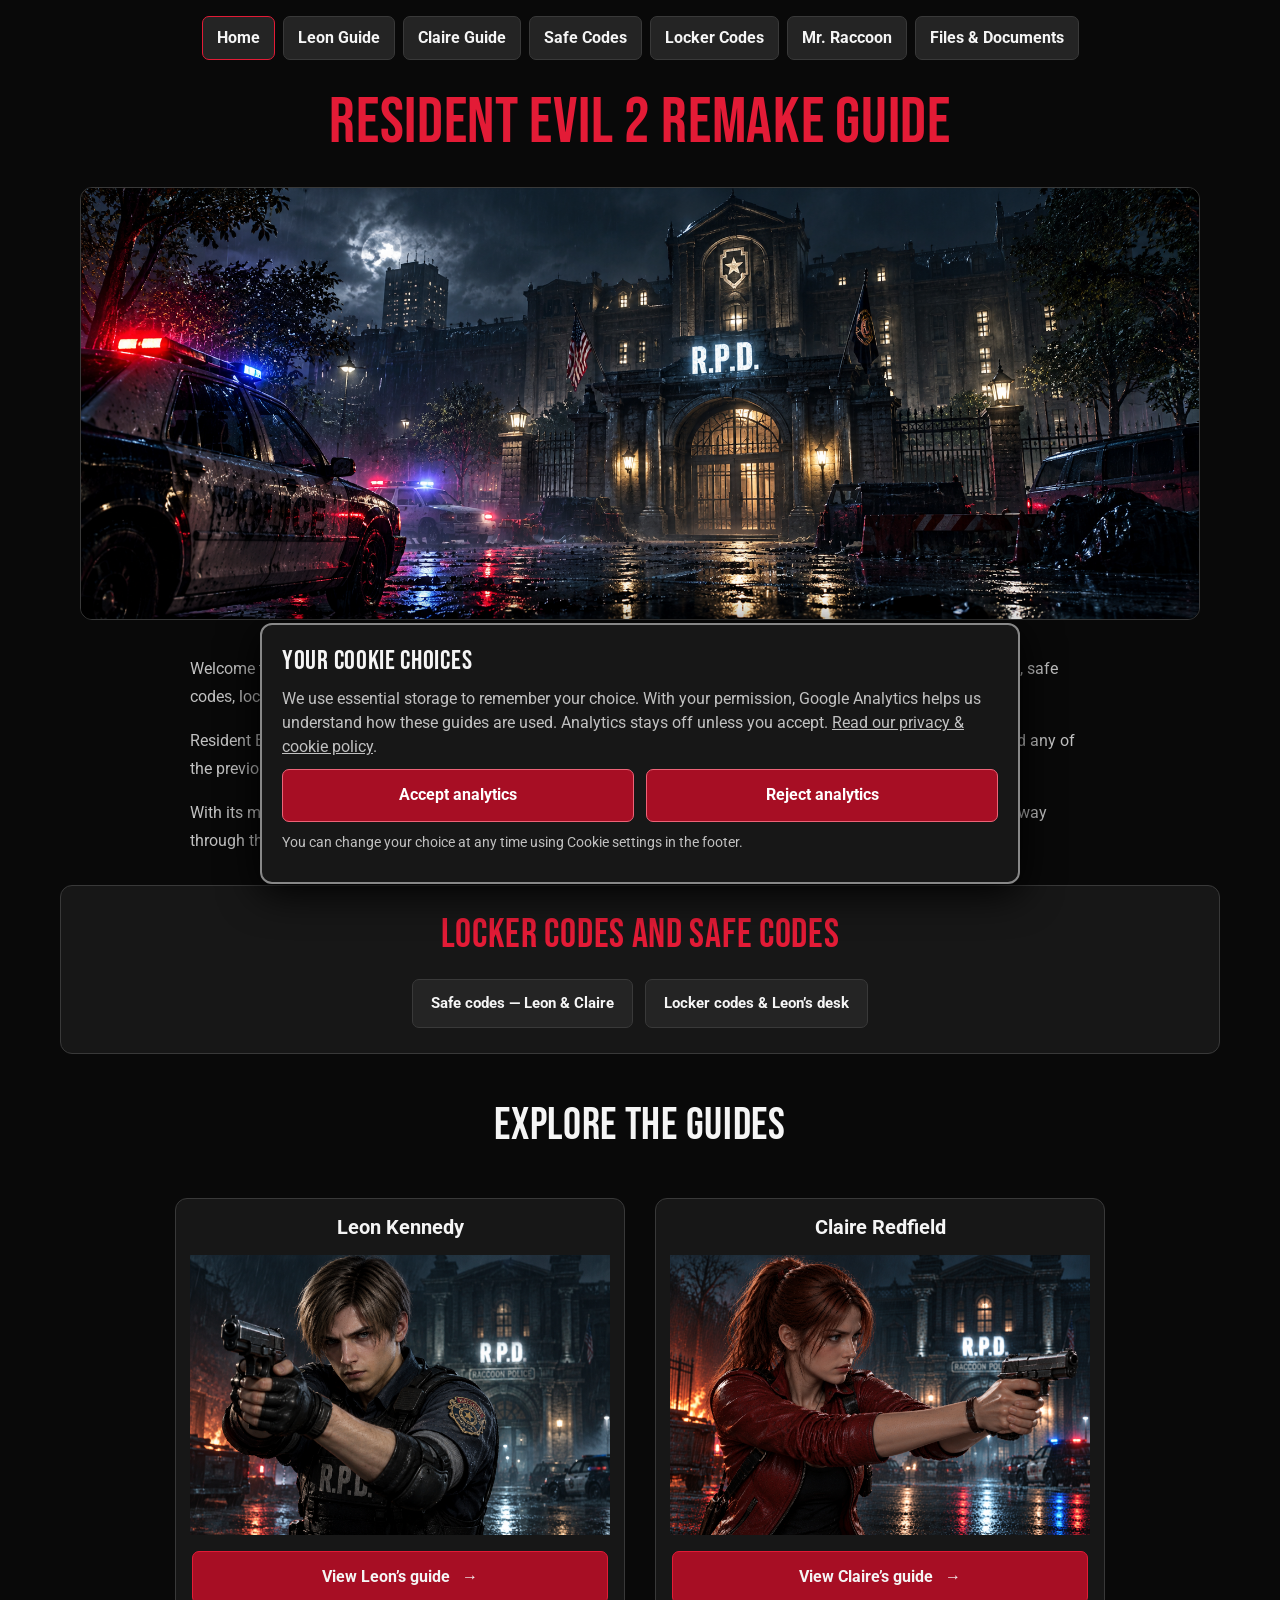
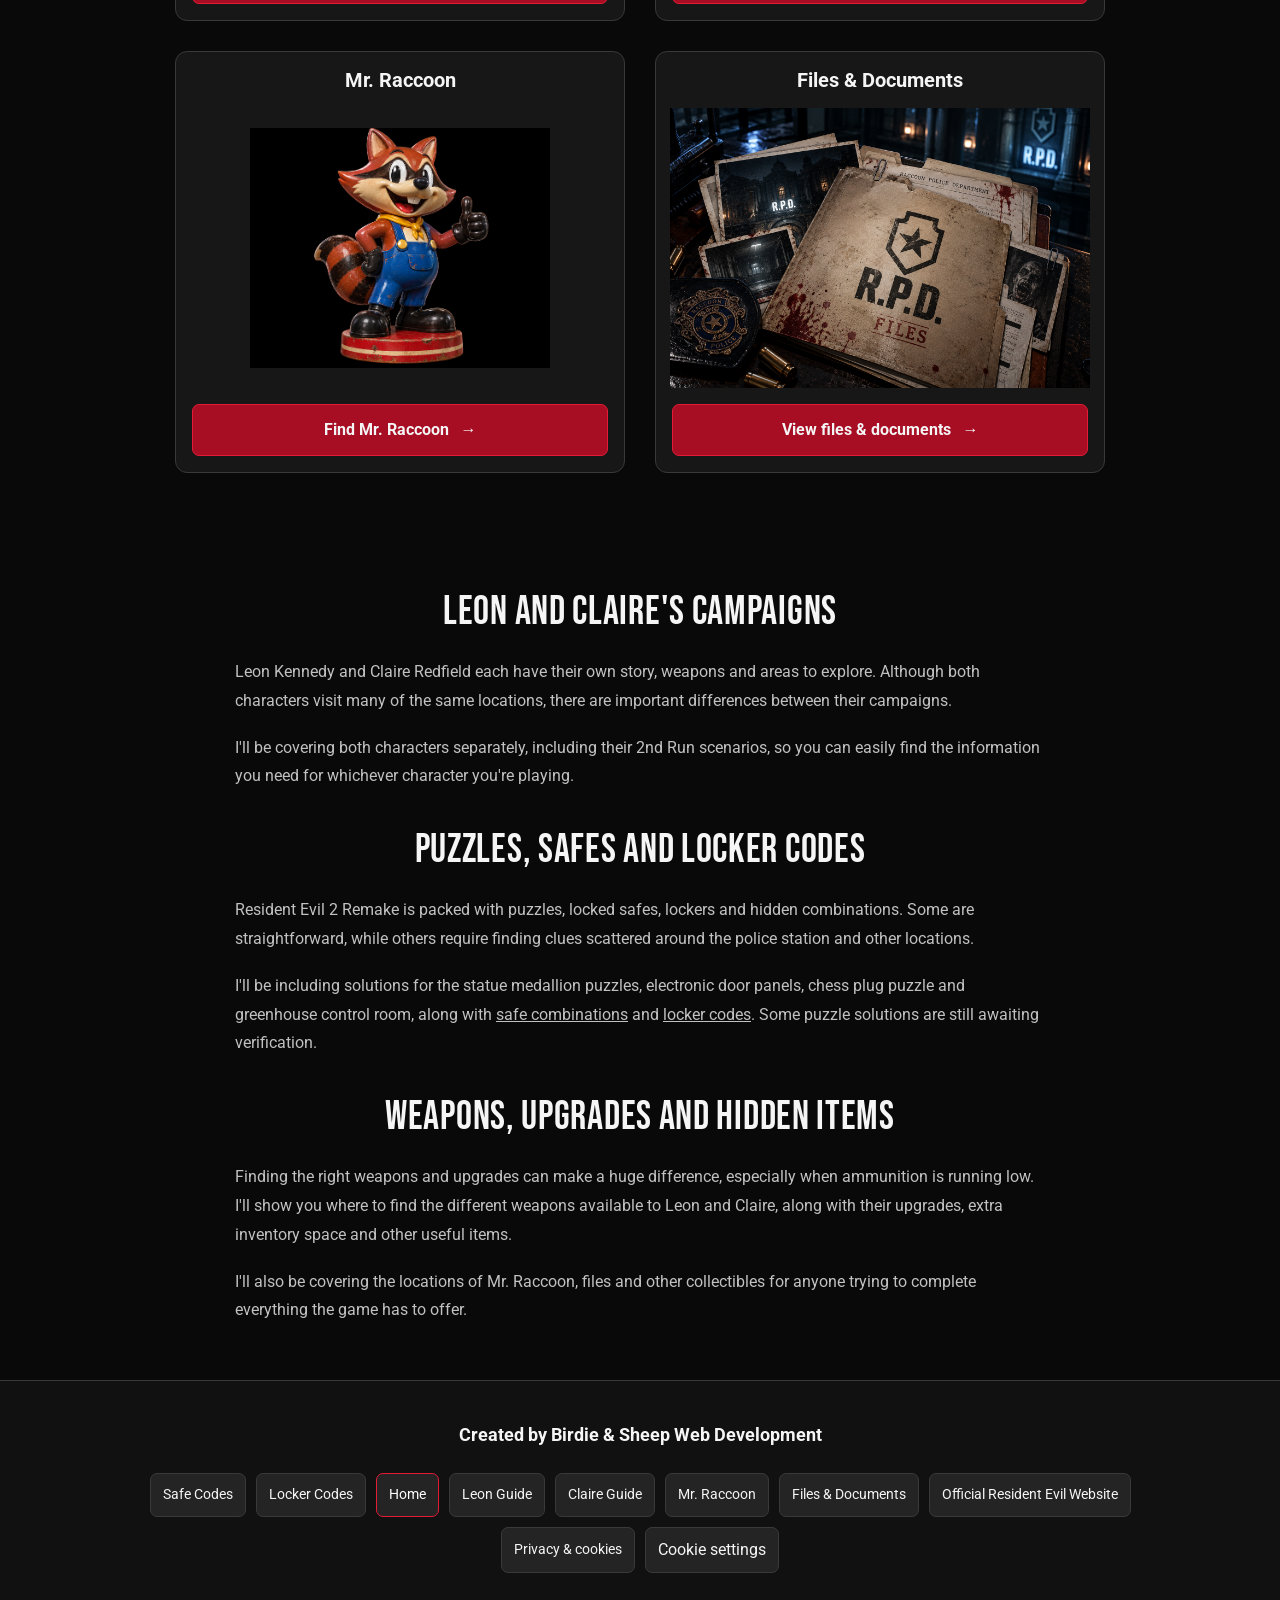
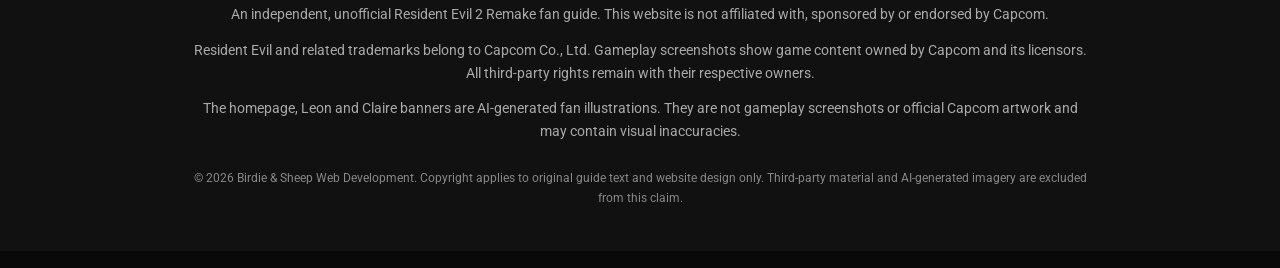
==== commit ece2a249: "Complete missing puzzle solutions, add safe screenshots, locker rewards and improve mobile layout" ====
--- a/index.html
+++ b/index.html
@@ -61,7 +61,7 @@
         </p>
       </header>
 
-      <nav class="leon-nav" aria-label="Quick code lookup"><h2>Need a code?</h2><div class="leon-nav-links"><a href="safe-codes.html">Safe codes — Leon &amp; Claire</a><a href="locker-codes.html">Locker codes &amp; Leon’s desk</a></div></nav>
+      <nav class="leon-nav" aria-label="Quick code lookup"><h2>Locker codes and safe codes</h2><div class="leon-nav-links"><a href="safe-codes.html">Safe codes — Leon &amp; Claire</a><a href="locker-codes.html">Locker codes &amp; Leon’s desk</a></div></nav>
 <!-- Guide selection -->
       <section class="guide-selection" aria-labelledby="explore-guides">
         <h2 id="explore-guides" class="character-select">
--- a/style.css
+++ b/style.css
@@ -2008,3 +2008,11 @@
     min-height: 44px;
   }
 }
+
+/* Full-width code screenshots on mobile */
+@media (max-width: 768px) {
+  .locker-row img { width: 100%; max-width: 100%; height: auto; max-height: none; object-fit: contain; }
+}
+
+.circuit-grid { border-collapse: collapse; margin: 12px auto; }
+.circuit-grid td { border: 1px solid var(--border); padding: 8px 14px; text-align: center; color: var(--text); background: var(--surface); }
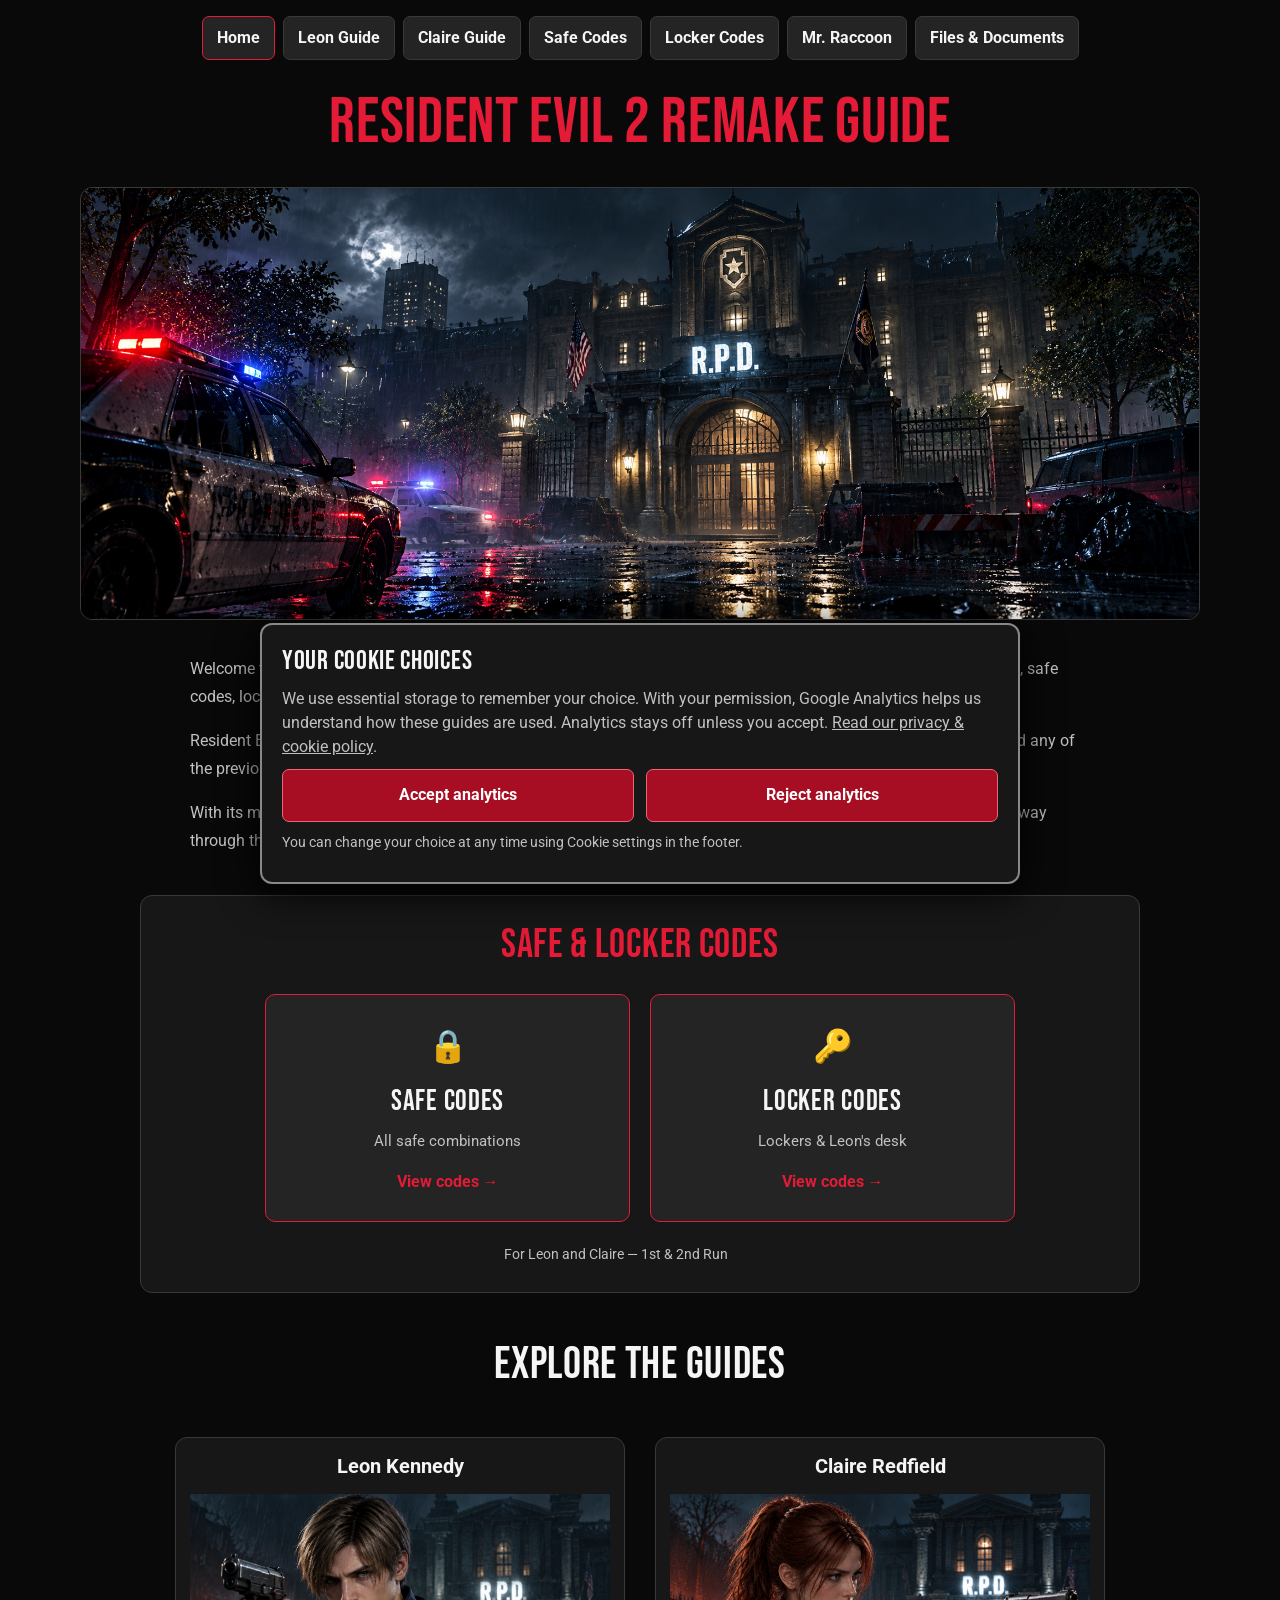
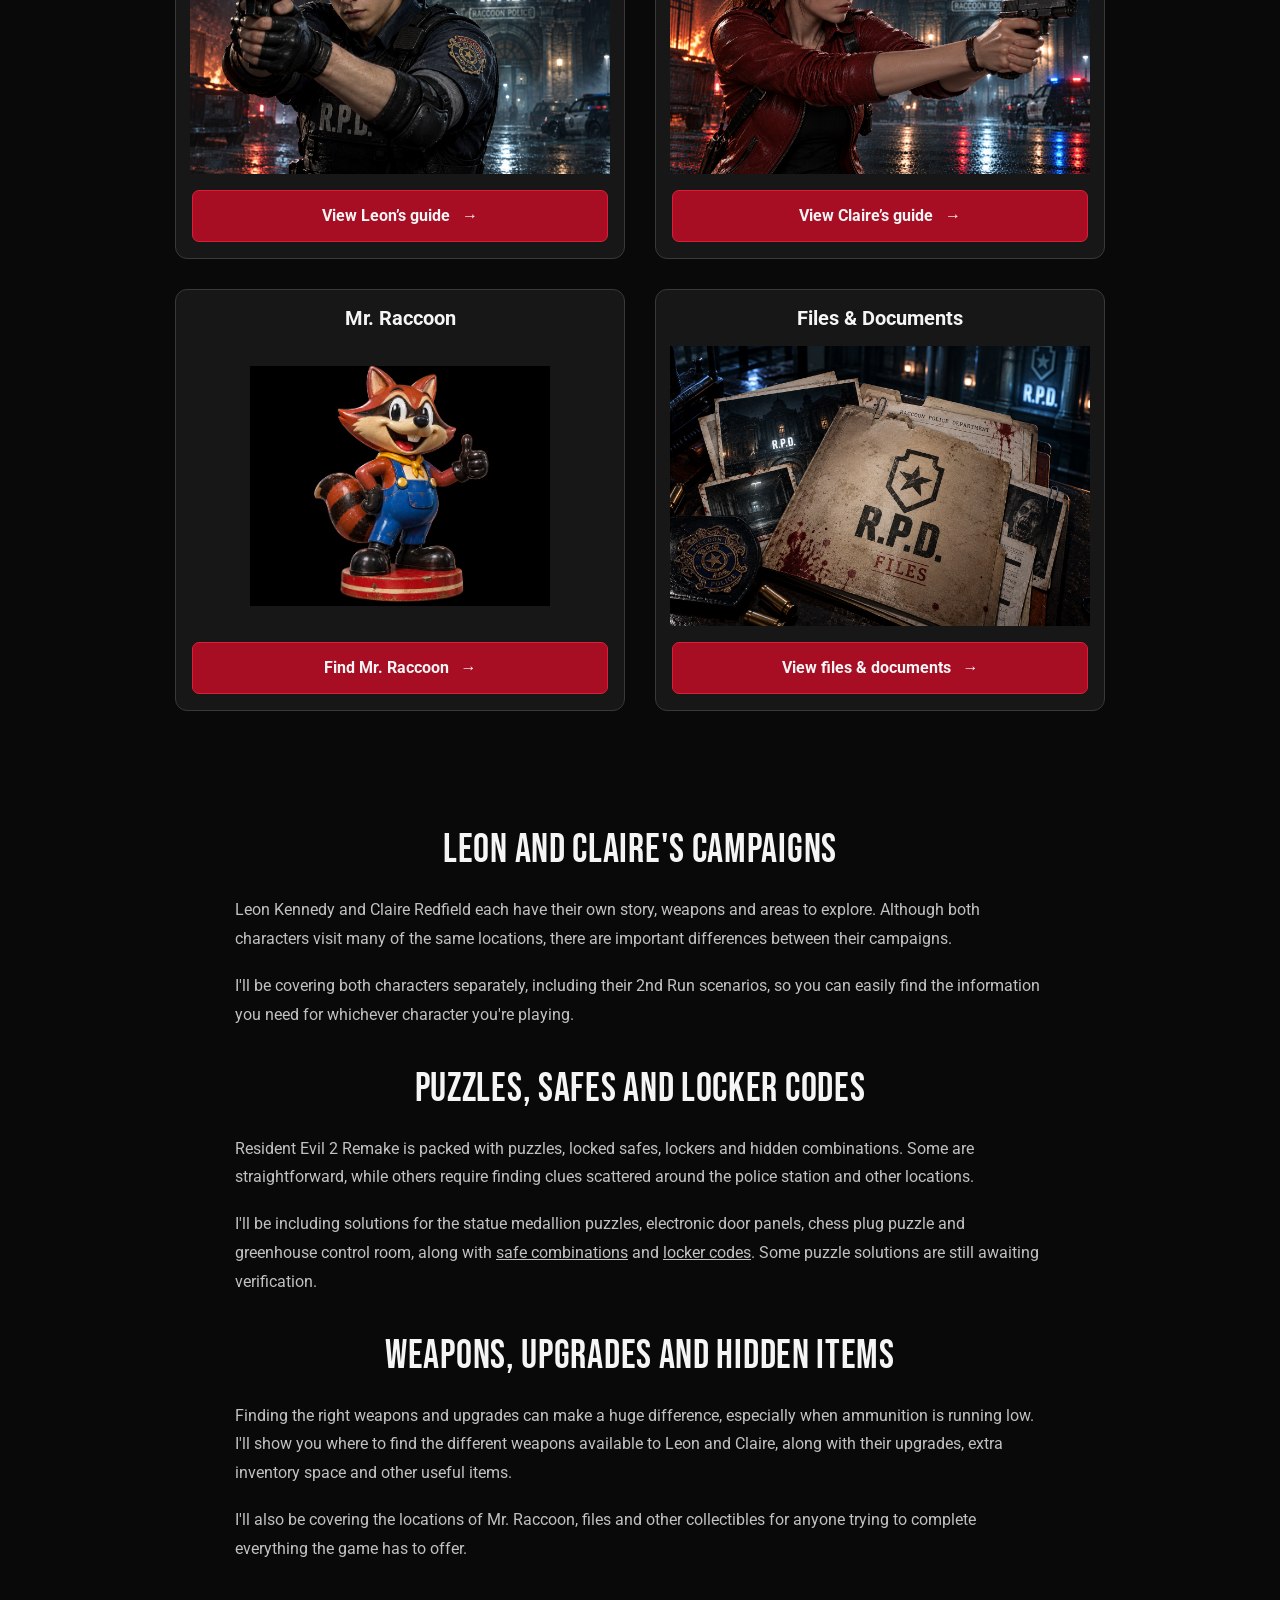
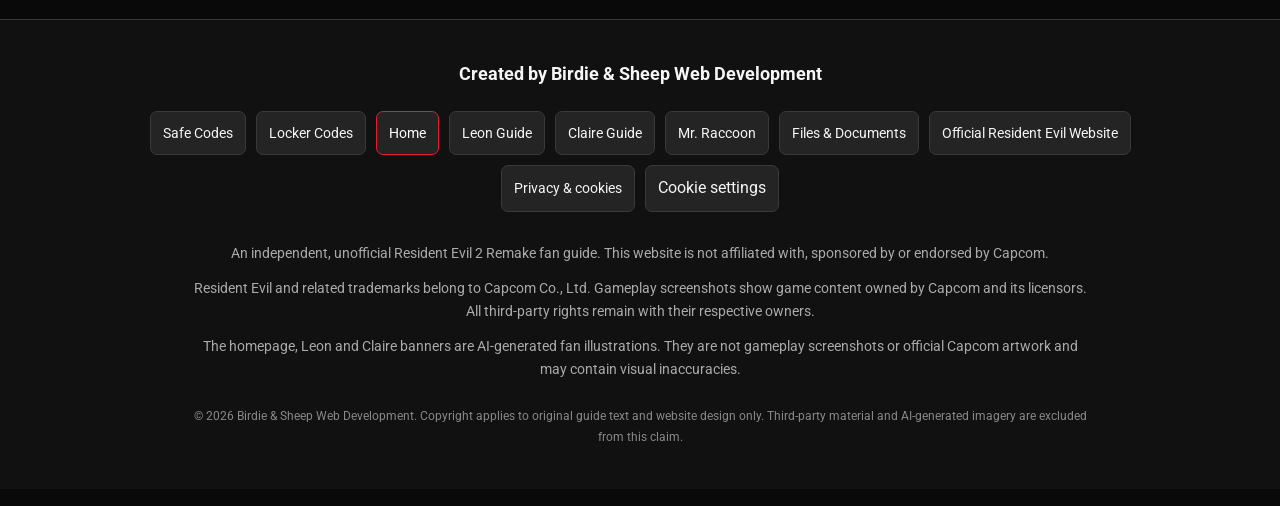
==== commit 53e51622: "Redesign homepage safe and locker code cards and improve mobile layout" ====
--- a/index.html
+++ b/index.html
@@ -1,8 +1,6 @@
 <!doctype html>
 <html lang="en">
   <head>
-    
-
     <meta charset="UTF-8" />
     <meta name="viewport" content="width=device-width, initial-scale=1.0" />
 
@@ -22,13 +20,17 @@
     <script src="consent.js" defer></script>
   </head>
 
-  <body><a class="skip-link" href="#main-content">Skip to content</a><nav class="site-nav" aria-label="Main navigation"><a href="index.html" aria-current="page">Home</a>
-<a href="leon.html">Leon Guide</a>
-<a href="claire.html">Claire Guide</a>
-<a href="safe-codes.html">Safe Codes</a>
-<a href="locker-codes.html">Locker Codes</a>
-<a href="mr-raccoon.html">Mr. Raccoon</a>
-<a href="files.html">Files &amp; Documents</a></nav>
+  <body>
+    <a class="skip-link" href="#main-content">Skip to content</a>
+    <nav class="site-nav" aria-label="Main navigation">
+      <a href="index.html" aria-current="page">Home</a>
+      <a href="leon.html">Leon Guide</a>
+      <a href="claire.html">Claire Guide</a>
+      <a href="safe-codes.html">Safe Codes</a>
+      <a href="locker-codes.html">Locker Codes</a>
+      <a href="mr-raccoon.html">Mr. Raccoon</a>
+      <a href="files.html">Files &amp; Documents</a>
+    </nav>
     <main id="main-content">
       <!-- Homepage introduction -->
       <header class="home-header">
@@ -61,12 +63,31 @@
         </p>
       </header>
 
-      <nav class="leon-nav" aria-label="Quick code lookup"><h2>Locker codes and safe codes</h2><div class="leon-nav-links"><a href="safe-codes.html">Safe codes — Leon &amp; Claire</a><a href="locker-codes.html">Locker codes &amp; Leon’s desk</a></div></nav>
-<!-- Guide selection -->
+      <!-- Safe and locker codes -->
+      <section class="code-selection">
+        <h2>Safe &amp; locker codes</h2>
+
+        <div class="code-grid">
+          <a href="safe-codes.html" class="code-card">
+            <span class="code-icon" aria-hidden="true">🔒</span>
+            <h3>Safe codes</h3>
+            <p>All safe combinations</p>
+            <span class="code-cta">View codes &rarr;</span>
+          </a>
+
+          <a href="locker-codes.html" class="code-card">
+            <span class="code-icon" aria-hidden="true">🔑</span>
+            <h3>Locker codes</h3>
+            <p>Lockers &amp; Leon's desk</p>
+            <span class="code-cta">View codes &rarr;</span>
+          </a>
+        </div>
+
+        <p class="code-note">For Leon and Claire — 1st &amp; 2nd Run</p>
+      </section>
+      <!-- Guide selection -->
       <section class="guide-selection" aria-labelledby="explore-guides">
-        <h2 id="explore-guides" class="character-select">
-          Explore the guides
-        </h2>
+        <h2 id="explore-guides" class="character-select">Explore the guides</h2>
 
         <div class="characters">
           <div class="character">
@@ -77,7 +98,9 @@
                 alt="Leon Kennedy guide"
                 loading="lazy"
               />
-              <span class="guide-cta">View Leon’s guide <span aria-hidden="true">→</span></span>
+              <span class="guide-cta"
+                >View Leon’s guide <span aria-hidden="true">→</span></span
+              >
             </a>
           </div>
 
@@ -89,7 +112,9 @@
                 alt="Claire Redfield guide"
                 loading="lazy"
               />
-              <span class="guide-cta">View Claire’s guide <span aria-hidden="true">→</span></span>
+              <span class="guide-cta"
+                >View Claire’s guide <span aria-hidden="true">→</span></span
+              >
             </a>
           </div>
 
@@ -102,7 +127,9 @@
                 class="raccoon-image"
                 loading="lazy"
               />
-              <span class="guide-cta">Find Mr. Raccoon <span aria-hidden="true">→</span></span>
+              <span class="guide-cta"
+                >Find Mr. Raccoon <span aria-hidden="true">→</span></span
+              >
             </a>
           </div>
 
@@ -114,7 +141,9 @@
                 alt="Files and documents locations guide"
                 loading="lazy"
               />
-              <span class="guide-cta">View files & documents <span aria-hidden="true">→</span></span>
+              <span class="guide-cta"
+                >View files & documents <span aria-hidden="true">→</span></span
+              >
             </a>
           </div>
         </div>
@@ -155,7 +184,9 @@
           <p>
             I'll be including solutions for the statue medallion puzzles,
             electronic door panels, chess plug puzzle and greenhouse control
-            room, along with <a href="safe-codes.html">safe combinations</a> and <a href="locker-codes.html">locker codes</a>. Some puzzle solutions are still awaiting verification.
+            room, along with <a href="safe-codes.html">safe combinations</a> and
+            <a href="locker-codes.html">locker codes</a>. Some puzzle solutions
+            are still awaiting verification.
           </p>
         </section>
 
@@ -183,7 +214,8 @@
       <p class="footer-brand">Created by Birdie &amp; Sheep Web Development</p>
 
       <nav class="footer-nav" aria-label="Footer navigation">
-<a href="safe-codes.html">Safe Codes</a><a href="locker-codes.html">Locker Codes</a>
+        <a href="safe-codes.html">Safe Codes</a
+        ><a href="locker-codes.html">Locker Codes</a>
         <a href="index.html" aria-current="page">Home</a>
         <a href="leon.html">Leon Guide</a>
         <a href="claire.html">Claire Guide</a>
@@ -193,7 +225,9 @@
           Official Resident Evil Website
         </a>
         <a href="privacy.html">Privacy &amp; cookies</a>
-        <button type="button" class="cookie-settings" data-cookie-settings>Cookie settings</button>
+        <button type="button" class="cookie-settings" data-cookie-settings>
+          Cookie settings
+        </button>
       </nav>
 
       <p>
--- a/style.css
+++ b/style.css
@@ -1223,7 +1223,118 @@
     width: 100%;
   }
 }
-
+/* ==========================================
+   HOMEPAGE SAFE AND LOCKER CODE CARDS
+========================================== */
+
+.code-selection {
+  max-width: 1000px;
+  margin: 40px auto;
+  padding: 25px;
+  background: var(--surface);
+  border: 1px solid var(--border);
+  border-radius: 12px;
+  text-align: center;
+}
+
+.code-selection h2 {
+  margin: 0 0 25px;
+  color: var(--red);
+}
+
+.code-grid {
+  display: grid;
+  grid-template-columns: repeat(2, minmax(0, 1fr));
+  gap: 20px;
+  max-width: 750px;
+  margin: 0 auto;
+}
+
+.code-card {
+  display: flex;
+  flex-direction: column;
+  align-items: center;
+  padding: 25px 15px;
+  background: var(--surface-light);
+  border: 1px solid var(--red);
+  border-radius: 10px;
+  color: var(--text);
+  text-decoration: none;
+  transition:
+    transform 0.25s ease,
+    background 0.25s ease,
+    box-shadow 0.25s ease;
+}
+
+.code-card:hover {
+  transform: translateY(-5px);
+  background: #301419;
+  box-shadow: 0 5px 20px rgb(227 27 54 / 20%);
+}
+
+.code-icon {
+  font-size: 2rem;
+  margin-bottom: 12px;
+}
+
+.code-card h3 {
+  margin: 0;
+  font-family: var(--font-heading);
+  font-size: 1.8rem;
+  font-weight: 400;
+  letter-spacing: 0.7px;
+}
+
+.code-card p {
+  margin: 8px 0 15px;
+  font-size: 0.95rem;
+  color: var(--muted);
+}
+
+.code-cta {
+  margin-top: auto;
+  color: var(--red);
+  font-weight: 700;
+}
+
+.code-note {
+  margin: 20px 0 0;
+  font-size: 0.9rem;
+  color: var(--muted);
+}
+
+/* Mobile layout */
+
+@media (max-width: 600px) {
+  .code-selection {
+    padding: 20px 12px;
+    margin: 30px auto;
+  }
+
+  .code-grid {
+    gap: 10px;
+  }
+
+  .code-card {
+    padding: 20px 8px;
+  }
+
+  .code-card h3 {
+    font-size: 1.5rem;
+  }
+
+  .code-card p {
+    font-size: 0.8rem;
+  }
+
+  .code-icon {
+    font-size: 1.7rem;
+  }
+
+  .code-cta {
+    font-size: 0.9rem;
+  }
+}
 /* ==========================================
 
    16. MOBILE LAYOUT
@@ -2011,8 +2122,23 @@
 
 /* Full-width code screenshots on mobile */
 @media (max-width: 768px) {
-  .locker-row img { width: 100%; max-width: 100%; height: auto; max-height: none; object-fit: contain; }
-}
-
-.circuit-grid { border-collapse: collapse; margin: 12px auto; }
-.circuit-grid td { border: 1px solid var(--border); padding: 8px 14px; text-align: center; color: var(--text); background: var(--surface); }
+  .locker-row img {
+    width: 100%;
+    max-width: 100%;
+    height: auto;
+    max-height: none;
+    object-fit: contain;
+  }
+}
+
+.circuit-grid {
+  border-collapse: collapse;
+  margin: 12px auto;
+}
+.circuit-grid td {
+  border: 1px solid var(--border);
+  padding: 8px 14px;
+  text-align: center;
+  color: var(--text);
+  background: var(--surface);
+}
